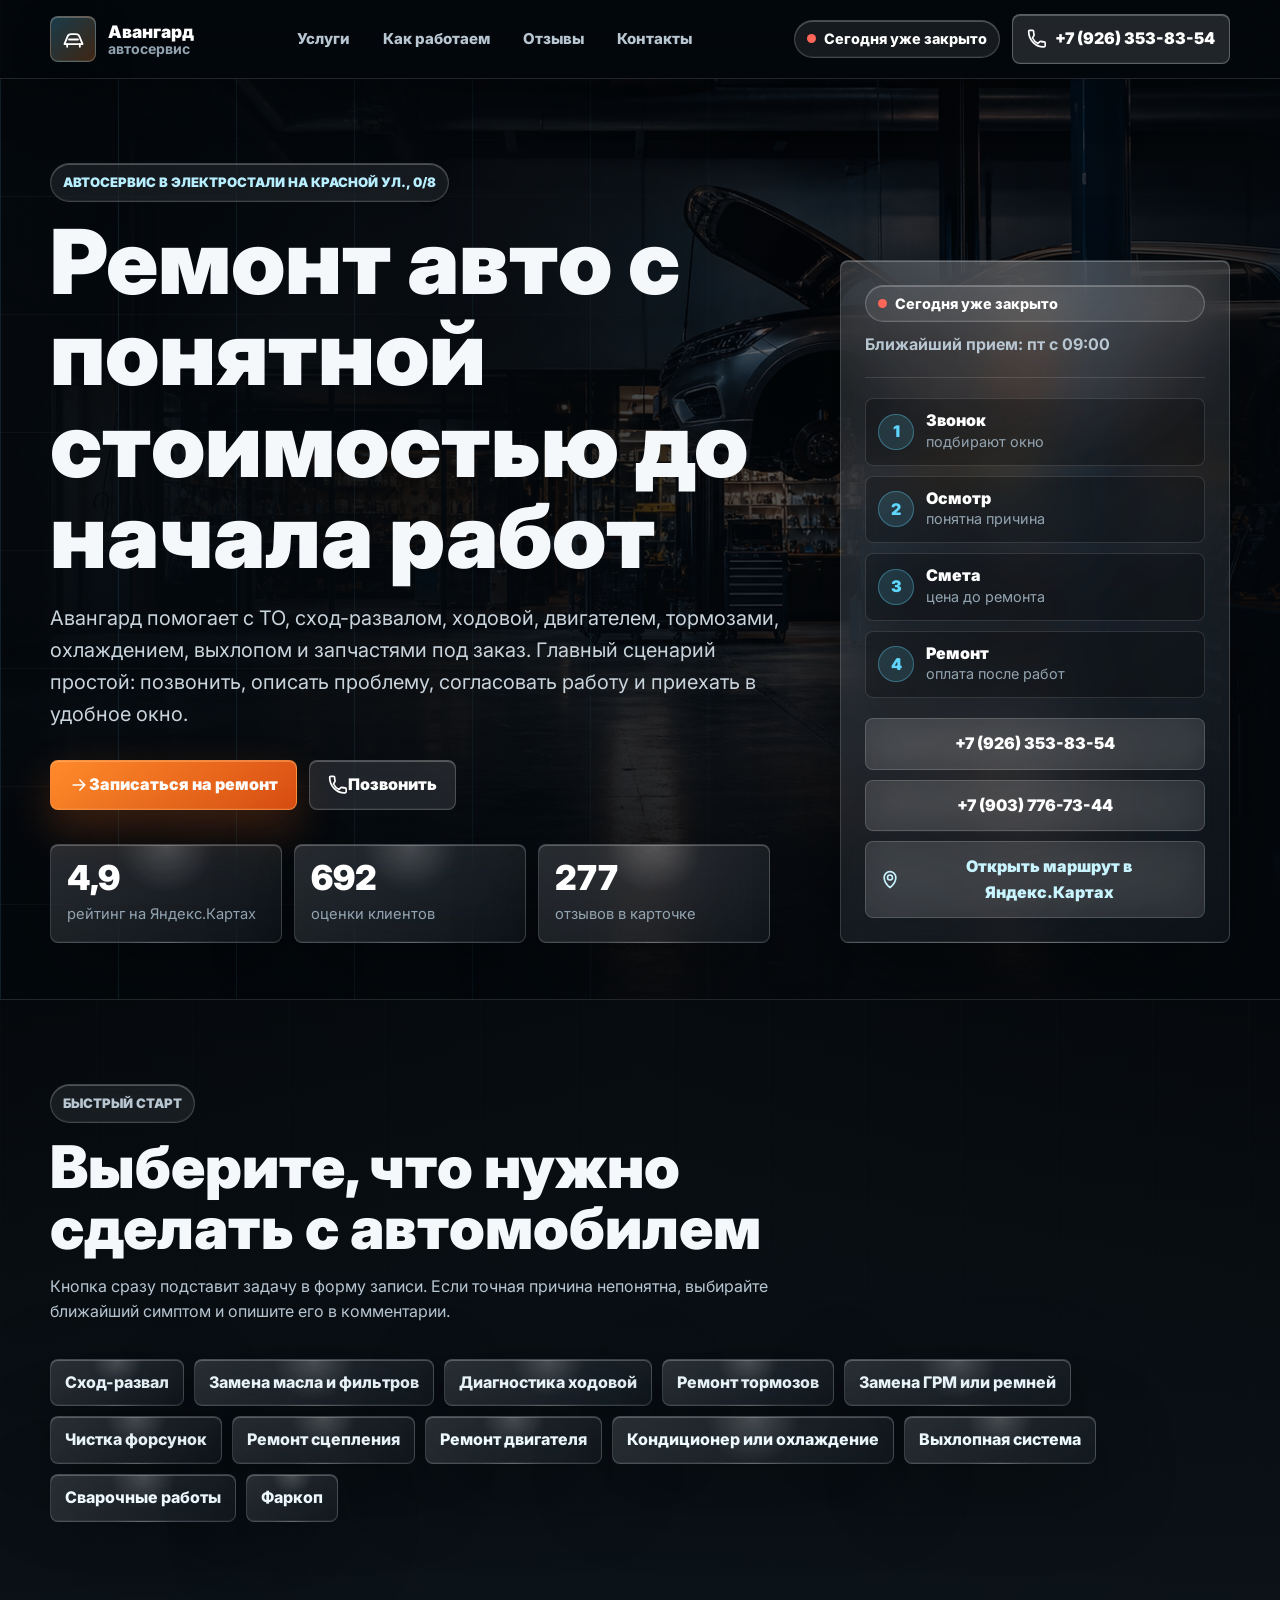
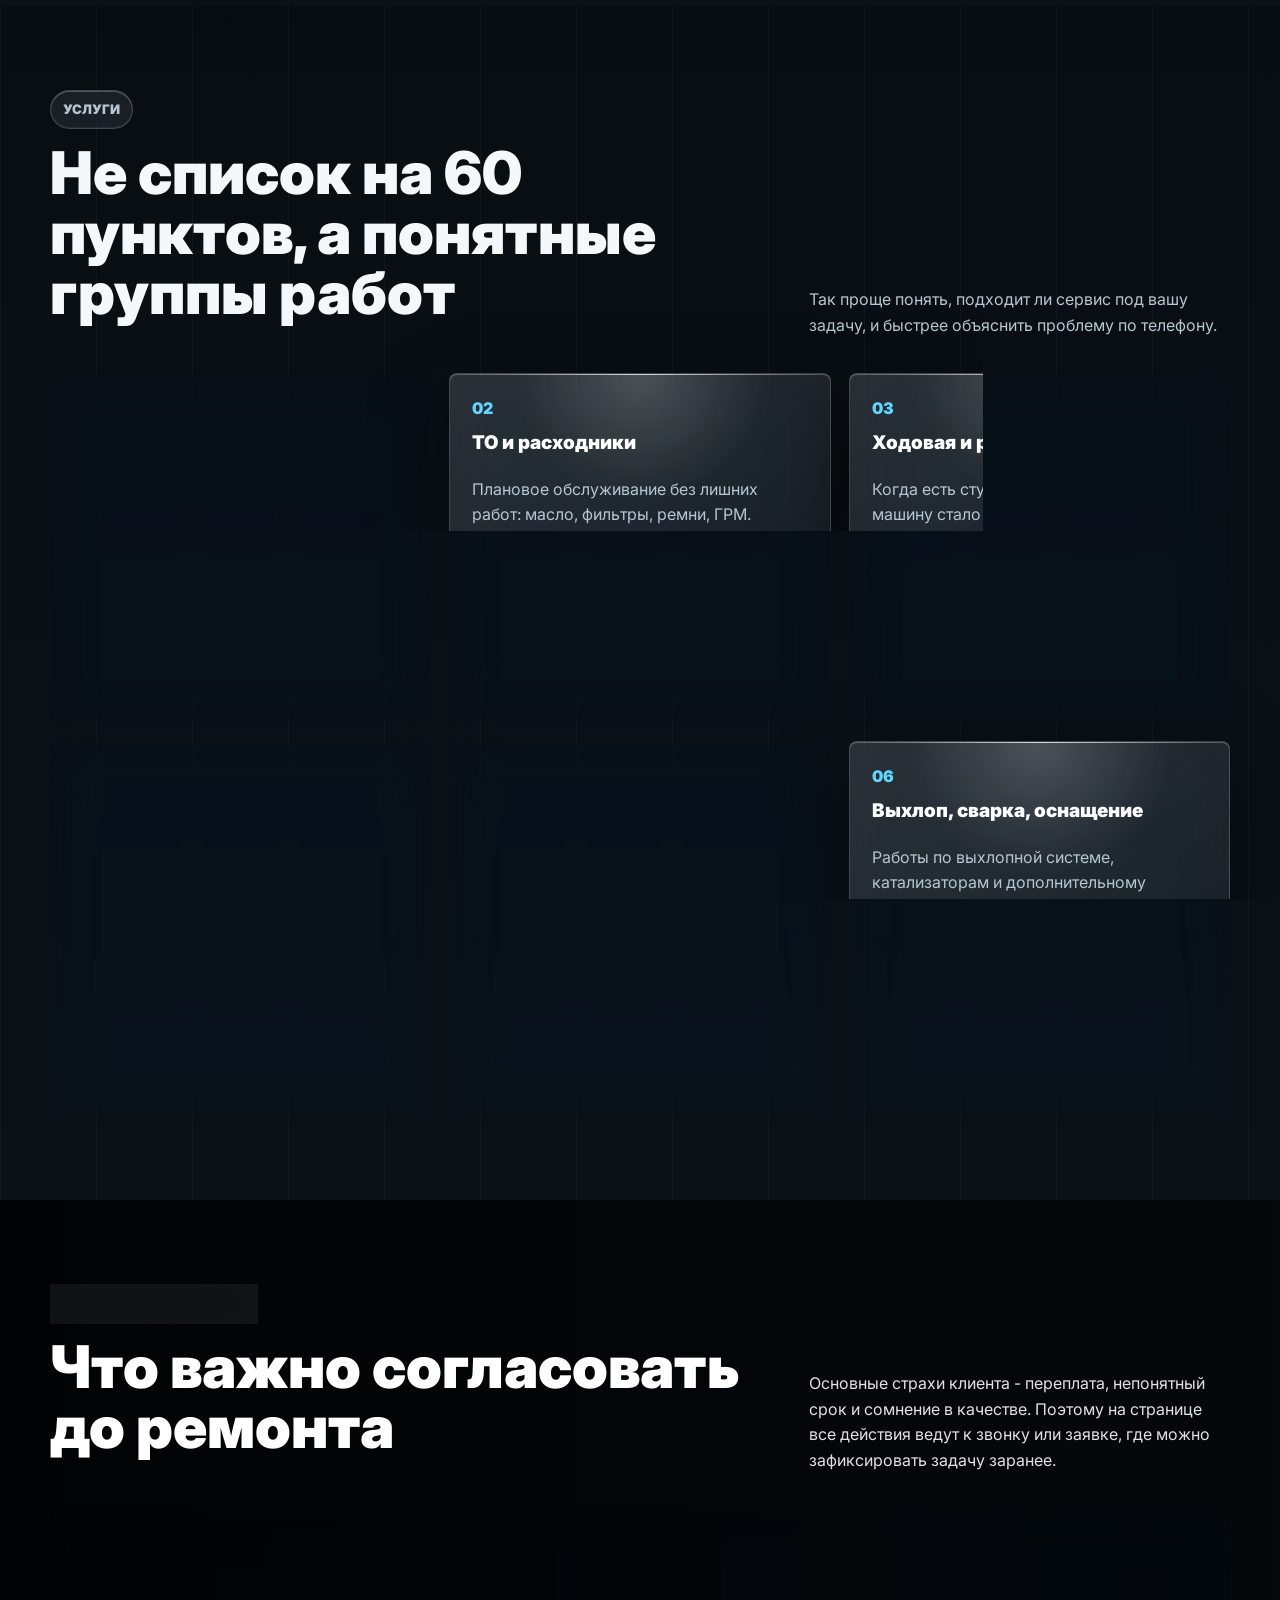
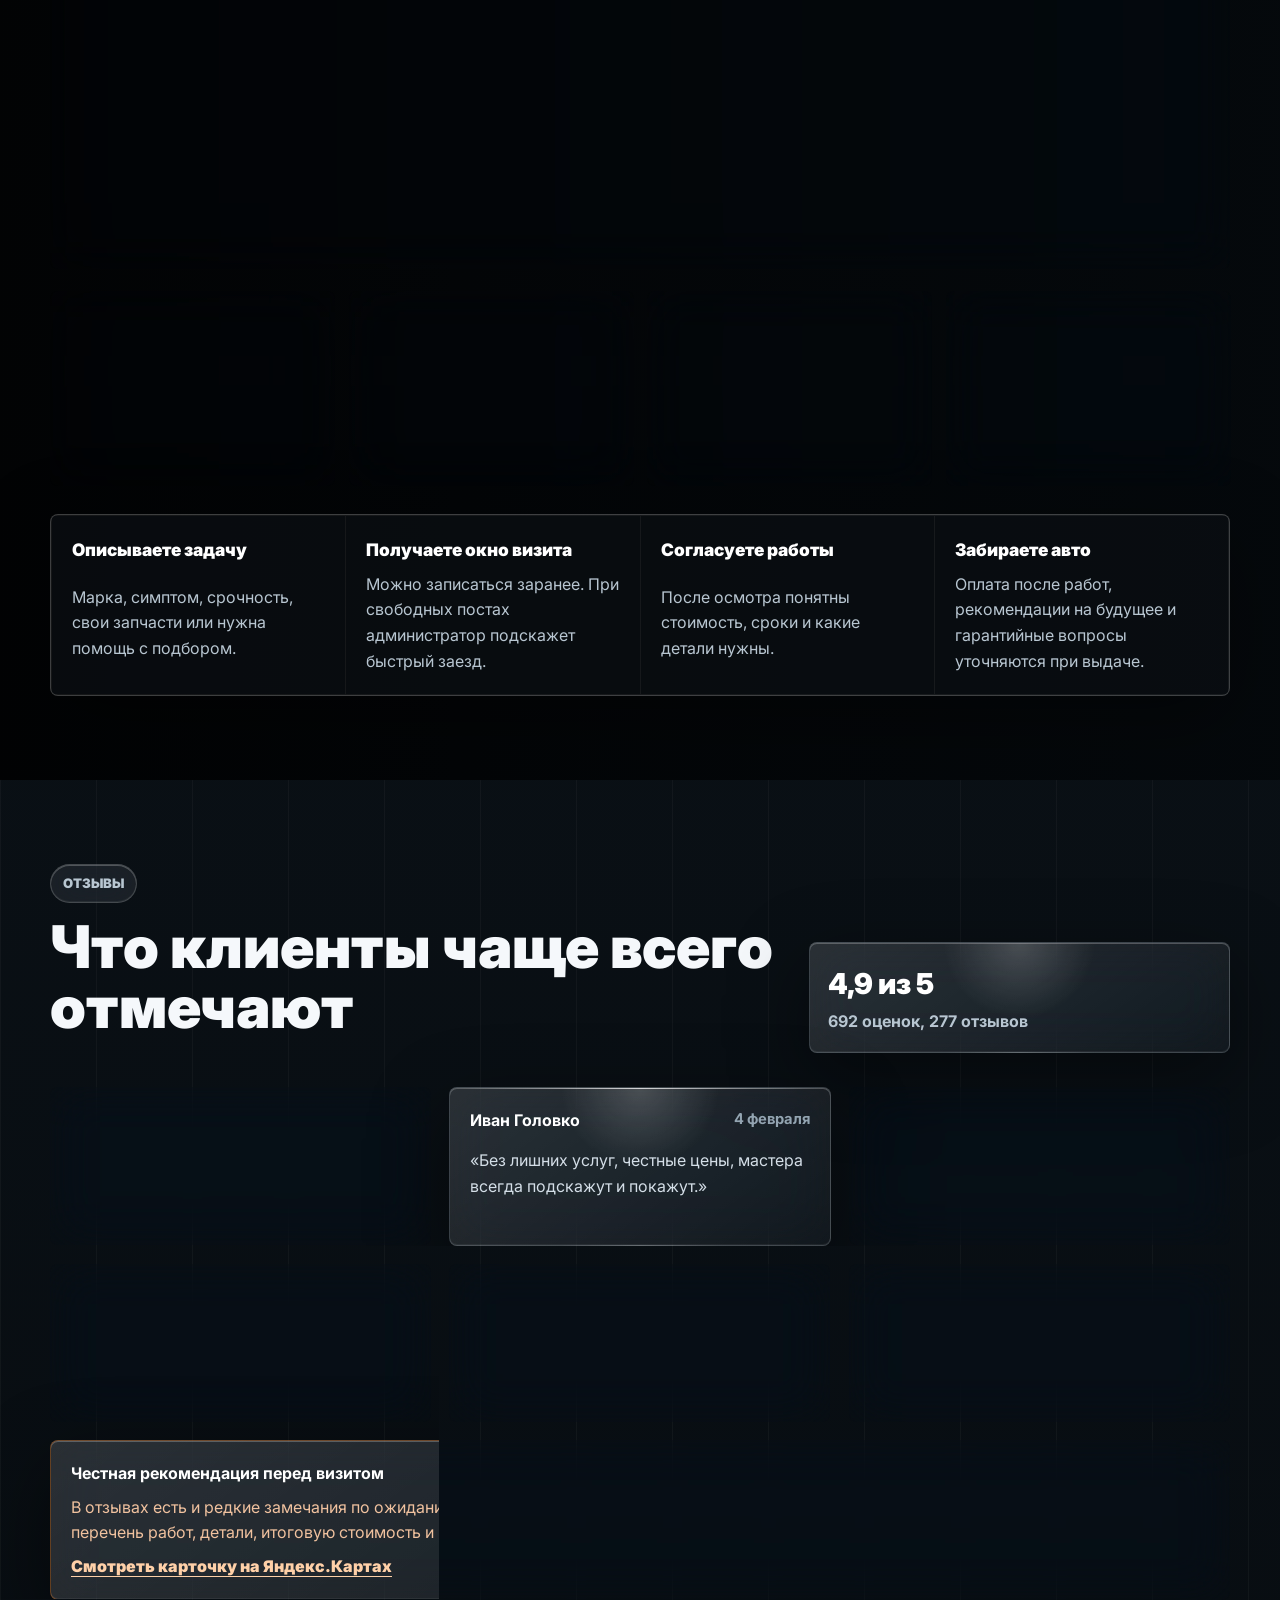
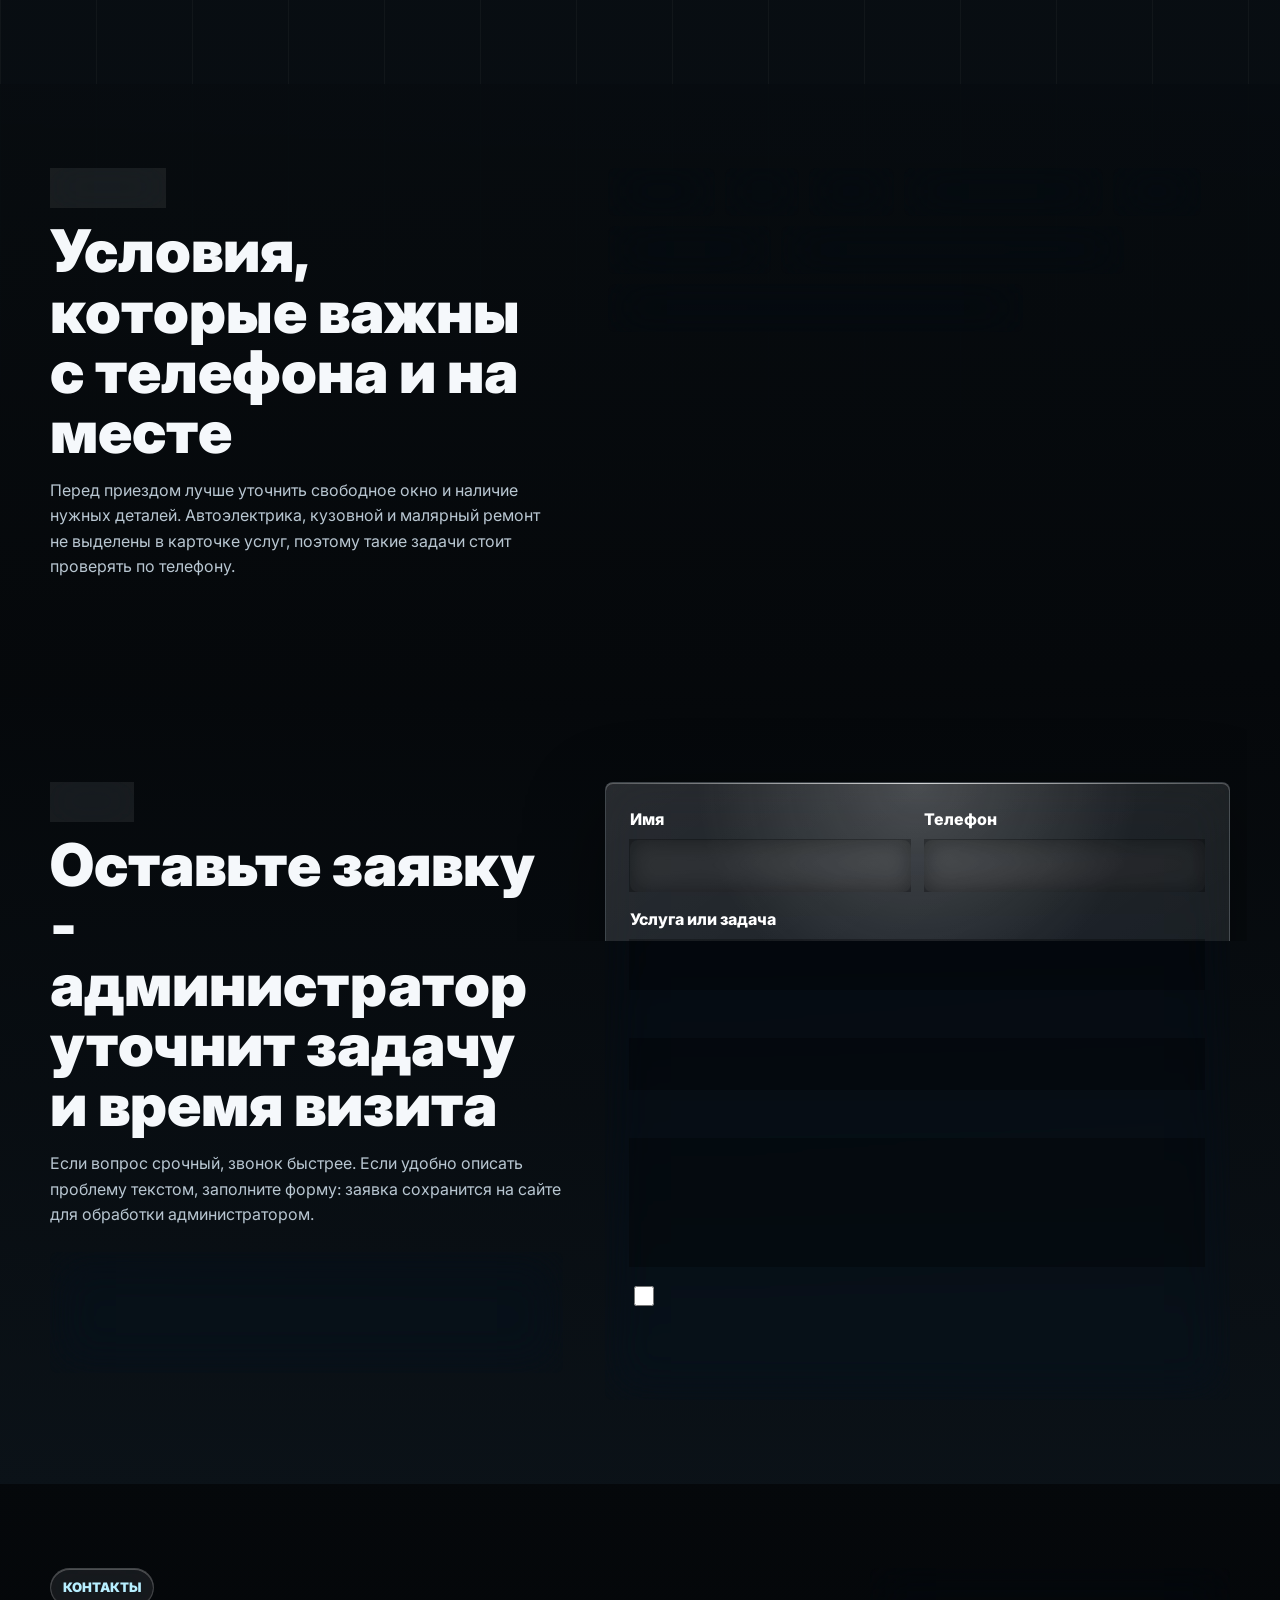
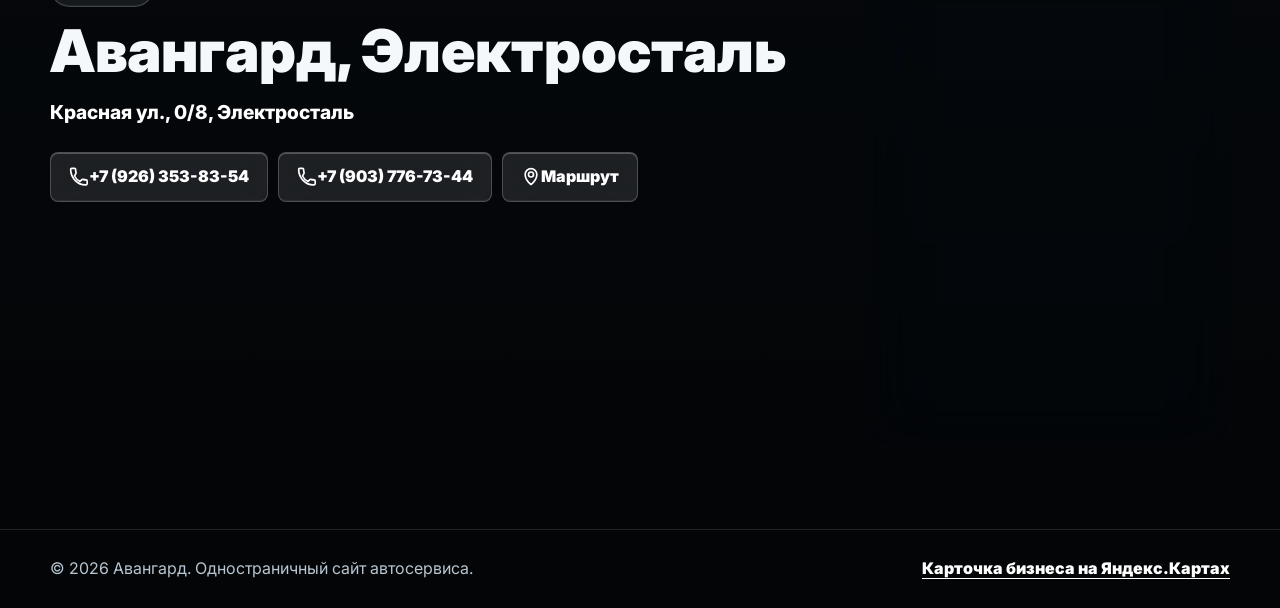
==== index.html @ 78160e8c "Publish static landing for GitHub Pages" ====
<!doctype html>
<html lang="ru">
<head>
    <meta charset="utf-8">
    <meta name="viewport" content="width=device-width, initial-scale=1">
    <title>Автосервис Авангард в Электростали - ремонт, ТО, сход-развал</title>
    <meta name="description" content="Автосервис Авангард на Красной ул., 0/8 в Электростали: рейтинг 4,9, 692 оценки, ремонт авто, ТО, сход-развал, шиномонтаж, ходовая, двигатель, тормоза. Запись по телефону.">
    <meta name="keywords" content="Авангард автосервис Электросталь, сход-развал Электросталь, ремонт авто Электросталь, замена масла, ремонт ходовой, шиномонтаж">
    <meta name="robots" content="index, follow">
    <link rel="canonical" href="https://rombensonn.github.io/avangard-landing/">
    <meta property="og:type" content="website">
    <meta property="og:title" content="Автосервис Авангард в Электростали">
    <meta property="og:description" content="Ремонт и обслуживание авто, сход-развал, ТО, ходовая, двигатель, тормоза. Рейтинг 4,9 по 692 оценкам.">
    <meta property="og:url" content="https://rombensonn.github.io/avangard-landing/">
    <meta property="og:locale" content="ru_RU">
    <meta name="theme-color" content="#0b6e99">
    <link rel="preconnect" href="https://fonts.googleapis.com">
    <link rel="preconnect" href="https://fonts.gstatic.com" crossorigin>
    <link href="https://fonts.googleapis.com/css2?family=Inter:wght@400;500;600;700;800;900&display=swap" rel="stylesheet">
    <link rel="stylesheet" href="./css/styles.css?v=liquid-glass-2">
    <script type="application/ld+json">{
    "@context": "https://schema.org",
    "@type": "AutoRepair",
    "name": "Авангард",
    "description": "Автосервис в Электростали: обслуживание, ремонт, сход-развал, шиномонтаж, ходовая, двигатель, тормоза, охлаждение, выхлоп и запчасти под заказ.",
    "url": "https://rombensonn.github.io/avangard-landing/",
    "telephone": [
        "+79263538354",
        "+79037767344"
    ],
    "address": {
        "@type": "PostalAddress",
        "streetAddress": "Красная ул., 0/8",
        "addressLocality": "Электросталь",
        "addressCountry": "RU"
    },
    "aggregateRating": {
        "@type": "AggregateRating",
        "ratingValue": 4.9,
        "ratingCount": 692,
        "reviewCount": 277,
        "bestRating": 5
    },
    "openingHoursSpecification": [
        {
            "@type": "OpeningHoursSpecification",
            "dayOfWeek": "https://schema.org/Monday",
            "opens": "09:00",
            "closes": "19:00"
        },
        {
            "@type": "OpeningHoursSpecification",
            "dayOfWeek": "https://schema.org/Tuesday",
            "opens": "09:00",
            "closes": "19:00"
        },
        {
            "@type": "OpeningHoursSpecification",
            "dayOfWeek": "https://schema.org/Wednesday",
            "opens": "09:00",
            "closes": "19:00"
        },
        {
            "@type": "OpeningHoursSpecification",
            "dayOfWeek": "https://schema.org/Thursday",
            "opens": "09:00",
            "closes": "19:00"
        },
        {
            "@type": "OpeningHoursSpecification",
            "dayOfWeek": "https://schema.org/Friday",
            "opens": "09:00",
            "closes": "19:00"
        },
        {
            "@type": "OpeningHoursSpecification",
            "dayOfWeek": "https://schema.org/Saturday",
            "opens": "09:00",
            "closes": "17:00"
        }
    ],
    "sameAs": [
        "https://yandex.ru/maps/-/CPhtrOk2"
    ],
    "paymentAccepted": [
        "Cash",
        "Credit Card",
        "Debit Card",
        "QR",
        "SBP",
        "Bank transfer"
    ],
    "hasOfferCatalog": {
        "@type": "OfferCatalog",
        "name": "Услуги автосервиса",
        "itemListElement": [
            {
                "@type": "OfferCatalog",
                "name": "Сход-развал и колеса",
                "itemListElement": [
                    {
                        "@type": "Offer",
                        "itemOffered": {
                            "@type": "Service",
                            "name": "развал-схождение"
                        }
                    },
                    {
                        "@type": "Offer",
                        "itemOffered": {
                            "@type": "Service",
                            "name": "шиномонтаж"
                        }
                    },
                    {
                        "@type": "Offer",
                        "itemOffered": {
                            "@type": "Service",
                            "name": "проверка углов после ремонта"
                        }
                    },
                    {
                        "@type": "Offer",
                        "itemOffered": {
                            "@type": "Service",
                            "name": "быстрый заезд по записи"
                        }
                    }
                ]
            },
            {
                "@type": "OfferCatalog",
                "name": "ТО и расходники",
                "itemListElement": [
                    {
                        "@type": "Offer",
                        "itemOffered": {
                            "@type": "Service",
                            "name": "замена масла"
                        }
                    },
                    {
                        "@type": "Offer",
                        "itemOffered": {
                            "@type": "Service",
                            "name": "замена фильтров"
                        }
                    },
                    {
                        "@type": "Offer",
                        "itemOffered": {
                            "@type": "Service",
                            "name": "замена ГРМ и ремней"
                        }
                    },
                    {
                        "@type": "Offer",
                        "itemOffered": {
                            "@type": "Service",
                            "name": "раскоксовка"
                        }
                    },
                    {
                        "@type": "Offer",
                        "itemOffered": {
                            "@type": "Service",
                            "name": "промывка инжектора"
                        }
                    }
                ]
            },
            {
                "@type": "OfferCatalog",
                "name": "Ходовая и рулевое",
                "itemListElement": [
                    {
                        "@type": "Offer",
                        "itemOffered": {
                            "@type": "Service",
                            "name": "ремонт ходовой части"
                        }
                    },
                    {
                        "@type": "Offer",
                        "itemOffered": {
                            "@type": "Service",
                            "name": "шаровые опоры"
                        }
                    },
                    {
                        "@type": "Offer",
                        "itemOffered": {
                            "@type": "Service",
                            "name": "рулевые рейки"
                        }
                    },
                    {
                        "@type": "Offer",
                        "itemOffered": {
                            "@type": "Service",
                            "name": "гидроусилитель руля"
                        }
                    },
                    {
                        "@type": "Offer",
                        "itemOffered": {
                            "@type": "Service",
                            "name": "ступичные узлы"
                        }
                    }
                ]
            },
            {
                "@type": "OfferCatalog",
                "name": "Двигатель и трансмиссия",
                "itemListElement": [
                    {
                        "@type": "Offer",
                        "itemOffered": {
                            "@type": "Service",
                            "name": "ремонт двигателя"
                        }
                    },
                    {
                        "@type": "Offer",
                        "itemOffered": {
                            "@type": "Service",
                            "name": "эндоскопия двигателя"
                        }
                    },
                    {
                        "@type": "Offer",
                        "itemOffered": {
                            "@type": "Service",
                            "name": "ремонт ГБЦ"
                        }
                    },
                    {
                        "@type": "Offer",
                        "itemOffered": {
                            "@type": "Service",
                            "name": "ремонт КПП и АКПП"
                        }
                    },
                    {
                        "@type": "Offer",
                        "itemOffered": {
                            "@type": "Service",
                            "name": "ремонт сцепления"
                        }
                    }
                ]
            },
            {
                "@type": "OfferCatalog",
                "name": "Тормоза, охлаждение, кондиционер",
                "itemListElement": [
                    {
                        "@type": "Offer",
                        "itemOffered": {
                            "@type": "Service",
                            "name": "ремонт тормозной системы"
                        }
                    },
                    {
                        "@type": "Offer",
                        "itemOffered": {
                            "@type": "Service",
                            "name": "ремонт системы охлаждения"
                        }
                    },
                    {
                        "@type": "Offer",
                        "itemOffered": {
                            "@type": "Service",
                            "name": "промывка отопителя"
                        }
                    },
                    {
                        "@type": "Offer",
                        "itemOffered": {
                            "@type": "Service",
                            "name": "заправка и ремонт кондиционера"
                        }
                    }
                ]
            },
            {
                "@type": "OfferCatalog",
                "name": "Выхлоп, сварка, оснащение",
                "itemListElement": [
                    {
                        "@type": "Offer",
                        "itemOffered": {
                            "@type": "Service",
                            "name": "ремонт выхлопной системы"
                        }
                    },
                    {
                        "@type": "Offer",
                        "itemOffered": {
                            "@type": "Service",
                            "name": "удаление катализаторов"
                        }
                    },
                    {
                        "@type": "Offer",
                        "itemOffered": {
                            "@type": "Service",
                            "name": "сварочные работы"
                        }
                    },
                    {
                        "@type": "Offer",
                        "itemOffered": {
                            "@type": "Service",
                            "name": "установка фаркопа"
                        }
                    },
                    {
                        "@type": "Offer",
                        "itemOffered": {
                            "@type": "Service",
                            "name": "ремонт коммерческого транспорта"
                        }
                    }
                ]
            }
        ]
    },
    "review": [
        {
            "@type": "Review",
            "author": {
                "@type": "Person",
                "name": "михаил мандровский"
            },
            "reviewBody": "Администратор все объясняет понятно и доходчиво, сколько стоит та или иная работа."
        },
        {
            "@type": "Review",
            "author": {
                "@type": "Person",
                "name": "Иван Головко"
            },
            "reviewBody": "Без лишних услуг, честные цены, мастера всегда подскажут и покажут."
        },
        {
            "@type": "Review",
            "author": {
                "@type": "Person",
                "name": "Олеся Савельева"
            },
            "reviewBody": "Честно все рассказали, все объяснили, все сделали в срок."
        },
        {
            "@type": "Review",
            "author": {
                "@type": "Person",
                "name": "Роман Мухин"
            },
            "reviewBody": "Большой сервис, много подъемников, практически всегда можно попасть на ремонт сразу."
        }
    ]
}</script>
</head>
<body data-static-page="true">
    <a class="skip-link" href="#main">Перейти к содержанию</a>

    <header class="site-header" data-site-header>
        <div class="container header-grid">
            <a class="brand" href="#top" aria-label="Авангард - к началу страницы">
                <span class="brand-mark" aria-hidden="true">
                    <svg viewBox="0 0 32 32" focusable="false">
                        <path d="M6 21h20l-3.5-8.5A4 4 0 0 0 18.8 10h-5.6a4 4 0 0 0-3.7 2.5L6 21Z"></path>
                        <path d="M9 21v3m14-3v3M11 16h10"></path>
                    </svg>
                </span>
                <span>
                    <strong>Авангард</strong>
                    <small>автосервис</small>
                </span>
            </a>

            <nav class="main-nav" aria-label="Основная навигация">
                <a href="#services">Услуги</a>
                <a href="#process">Как работаем</a>
                <a href="#reviews">Отзывы</a>
                <a href="#contacts">Контакты</a>
            </nav>

            <div class="header-actions">
                <span class="status-pill status-closed">
                    <span aria-hidden="true"></span>
                    Сегодня уже закрыто                </span>
                <a class="link-call" href="tel:+79263538354">
                    <svg class="icon" viewBox="0 0 24 24" aria-hidden="true"><path d="M6.6 10.8c1.4 2.8 3.8 5.2 6.6 6.6l2.2-2.2c.3-.3.8-.4 1.2-.3 1.3.4 2.6.6 4 .6.7 0 1.2.5 1.2 1.2v3.5c0 .7-.5 1.2-1.2 1.2C10.6 22 2 13.4 2 2.8c0-.7.5-1.2 1.2-1.2h3.5c.7 0 1.2.5 1.2 1.2 0 1.4.2 2.7.6 4 .1.4 0 .8-.3 1.2l-1.6 2.8Z"></path></svg>
                    +7 (926) 353-83-54                </a>
            </div>
        </div>
    </header>

    <main id="main">
        <section class="hero" id="top">
            <img class="hero-bg" src="./images/avangard-hero-industrial.png" alt="" aria-hidden="true" loading="eager">
            <div class="container hero-grid">
                <div class="hero-copy">
                    <p class="eyebrow">Автосервис в Электростали на Красной ул., 0/8</p>
                    <h1>Ремонт авто с понятной стоимостью до начала работ</h1>
                    <p class="lead">Авангард помогает с ТО, сход-развалом, ходовой, двигателем, тормозами, охлаждением, выхлопом и запчастями под заказ. Главный сценарий простой: позвонить, описать проблему, согласовать работу и приехать в удобное окно.</p>

                    <div class="hero-actions" aria-label="Основные действия">
                        <a class="btn btn-primary" href="#booking">
                            <svg class="icon" viewBox="0 0 24 24" aria-hidden="true"><path d="M5 12h14M13 6l6 6-6 6"></path></svg>
                            Записаться на ремонт
                        </a>
                        <a class="btn btn-secondary" href="tel:+79263538354">
                            <svg class="icon" viewBox="0 0 24 24" aria-hidden="true"><path d="M6.6 10.8c1.4 2.8 3.8 5.2 6.6 6.6l2.2-2.2c.3-.3.8-.4 1.2-.3 1.3.4 2.6.6 4 .6.7 0 1.2.5 1.2 1.2v3.5c0 .7-.5 1.2-1.2 1.2C10.6 22 2 13.4 2 2.8c0-.7.5-1.2 1.2-1.2h3.5c.7 0 1.2.5 1.2 1.2 0 1.4.2 2.7.6 4 .1.4 0 .8-.3 1.2l-1.6 2.8Z"></path></svg>
                            Позвонить
                        </a>
                    </div>

                    <dl class="proof-grid" aria-label="Ключевые факты">
                        <div>
                            <dt>4,9</dt>
                            <dd>рейтинг на Яндекс.Картах</dd>
                        </div>
                        <div>
                            <dt>692</dt>
                            <dd>оценки клиентов</dd>
                        </div>
                        <div>
                            <dt>277</dt>
                            <dd>отзывов в карточке</dd>
                        </div>
                    </dl>
                </div>

                <aside class="hero-panel" aria-label="Быстрая информация для визита">
                    <div class="panel-heading">
                        <span class="status-pill status-closed">
                            <span aria-hidden="true"></span>
                            Сегодня уже закрыто                        </span>
                        <p>Ближайший прием: пт с 09:00</p>
                    </div>

                    <div class="bay-board" aria-label="Порядок обращения">
                        <div class="bay-row">
                            <span>1</span>
                            <strong>Звонок</strong>
                            <small>подбирают окно</small>
                        </div>
                        <div class="bay-row">
                            <span>2</span>
                            <strong>Осмотр</strong>
                            <small>понятна причина</small>
                        </div>
                        <div class="bay-row">
                            <span>3</span>
                            <strong>Смета</strong>
                            <small>цена до ремонта</small>
                        </div>
                        <div class="bay-row">
                            <span>4</span>
                            <strong>Ремонт</strong>
                            <small>оплата после работ</small>
                        </div>
                    </div>

                    <div class="contact-stack">
                                                    <a href="tel:+79263538354">+7 (926) 353-83-54</a>
                                                    <a href="tel:+79037767344">+7 (903) 776-73-44</a>
                                            </div>

                    <a class="map-link" href="https://yandex.ru/maps/-/CPhtrOk2" target="_blank" rel="noopener">
                        <svg class="icon" viewBox="0 0 24 24" aria-hidden="true"><path d="M12 21s7-5.4 7-12A7 7 0 1 0 5 9c0 6.6 7 12 7 12Z"></path><path d="M12 12a3 3 0 1 0 0-6 3 3 0 0 0 0 6Z"></path></svg>
                        Открыть маршрут в Яндекс.Картах
                    </a>
                </aside>
            </div>
        </section>

        <section class="section pain-section">
            <div class="container">
                <div class="section-heading narrow">
                    <p class="eyebrow">Быстрый старт</p>
                    <h2>Выберите, что нужно сделать с автомобилем</h2>
                    <p>Кнопка сразу подставит задачу в форму записи. Если точная причина непонятна, выбирайте ближайший симптом и опишите его в комментарии.</p>
                </div>

                <div class="quick-grid" aria-label="Популярные услуги">
                                            <button class="quick-chip" type="button" data-service="Сход-развал">
                            Сход-развал                        </button>
                                            <button class="quick-chip" type="button" data-service="Замена масла и фильтров">
                            Замена масла и фильтров                        </button>
                                            <button class="quick-chip" type="button" data-service="Диагностика ходовой">
                            Диагностика ходовой                        </button>
                                            <button class="quick-chip" type="button" data-service="Ремонт тормозов">
                            Ремонт тормозов                        </button>
                                            <button class="quick-chip" type="button" data-service="Замена ГРМ или ремней">
                            Замена ГРМ или ремней                        </button>
                                            <button class="quick-chip" type="button" data-service="Чистка форсунок">
                            Чистка форсунок                        </button>
                                            <button class="quick-chip" type="button" data-service="Ремонт сцепления">
                            Ремонт сцепления                        </button>
                                            <button class="quick-chip" type="button" data-service="Ремонт двигателя">
                            Ремонт двигателя                        </button>
                                            <button class="quick-chip" type="button" data-service="Кондиционер или охлаждение">
                            Кондиционер или охлаждение                        </button>
                                            <button class="quick-chip" type="button" data-service="Выхлопная система">
                            Выхлопная система                        </button>
                                            <button class="quick-chip" type="button" data-service="Сварочные работы">
                            Сварочные работы                        </button>
                                            <button class="quick-chip" type="button" data-service="Фаркоп">
                            Фаркоп                        </button>
                                    </div>
            </div>
        </section>

        <section class="section" id="services">
            <div class="container">
                <div class="section-heading split">
                    <div>
                        <p class="eyebrow">Услуги</p>
                        <h2>Не список на 60 пунктов, а понятные группы работ</h2>
                    </div>
                    <p>Так проще понять, подходит ли сервис под вашу задачу, и быстрее объяснить проблему по телефону.</p>
                </div>

                <div class="services-grid">
                                            <article class="service-card">
                            <span class="card-index">01</span>
                            <h3>Сход-развал и колеса</h3>
                            <p>Для машины, которую тянет в сторону, после ремонта подвески или перед сезоном.</p>
                            <ul>
                                                                    <li>развал-схождение</li>
                                                                    <li>шиномонтаж</li>
                                                                    <li>проверка углов после ремонта</li>
                                                                    <li>быстрый заезд по записи</li>
                                                            </ul>
                        </article>
                                            <article class="service-card">
                            <span class="card-index">02</span>
                            <h3>ТО и расходники</h3>
                            <p>Плановое обслуживание без лишних работ: масло, фильтры, ремни, ГРМ.</p>
                            <ul>
                                                                    <li>замена масла</li>
                                                                    <li>замена фильтров</li>
                                                                    <li>замена ГРМ и ремней</li>
                                                                    <li>раскоксовка</li>
                                                                    <li>промывка инжектора</li>
                                                            </ul>
                        </article>
                                            <article class="service-card">
                            <span class="card-index">03</span>
                            <h3>Ходовая и рулевое</h3>
                            <p>Когда есть стук, люфт, скрип, биение или машину стало вести нестабильно.</p>
                            <ul>
                                                                    <li>ремонт ходовой части</li>
                                                                    <li>шаровые опоры</li>
                                                                    <li>рулевые рейки</li>
                                                                    <li>гидроусилитель руля</li>
                                                                    <li>ступичные узлы</li>
                                                            </ul>
                        </article>
                                            <article class="service-card">
                            <span class="card-index">04</span>
                            <h3>Двигатель и трансмиссия</h3>
                            <p>Ремонт узлов с предварительным осмотром и согласованием состава работ.</p>
                            <ul>
                                                                    <li>ремонт двигателя</li>
                                                                    <li>эндоскопия двигателя</li>
                                                                    <li>ремонт ГБЦ</li>
                                                                    <li>ремонт КПП и АКПП</li>
                                                                    <li>ремонт сцепления</li>
                                                            </ul>
                        </article>
                                            <article class="service-card">
                            <span class="card-index">05</span>
                            <h3>Тормоза, охлаждение, кондиционер</h3>
                            <p>Системы, где важно быстро найти причину и не менять исправные детали.</p>
                            <ul>
                                                                    <li>ремонт тормозной системы</li>
                                                                    <li>ремонт системы охлаждения</li>
                                                                    <li>промывка отопителя</li>
                                                                    <li>заправка и ремонт кондиционера</li>
                                                            </ul>
                        </article>
                                            <article class="service-card">
                            <span class="card-index">06</span>
                            <h3>Выхлоп, сварка, оснащение</h3>
                            <p>Работы по выхлопной системе, катализаторам и дополнительному оборудованию.</p>
                            <ul>
                                                                    <li>ремонт выхлопной системы</li>
                                                                    <li>удаление катализаторов</li>
                                                                    <li>сварочные работы</li>
                                                                    <li>установка фаркопа</li>
                                                                    <li>ремонт коммерческого транспорта</li>
                                                            </ul>
                        </article>
                                    </div>
            </div>
        </section>

        <section class="section contrast-section" id="process">
            <div class="container">
                <div class="section-heading split light">
                    <div>
                        <p class="eyebrow">Как снижаются риски</p>
                        <h2>Что важно согласовать до ремонта</h2>
                    </div>
                    <p>Основные страхи клиента - переплата, непонятный срок и сомнение в качестве. Поэтому на странице все действия ведут к звонку или заявке, где можно зафиксировать задачу заранее.</p>
                </div>

                <figure class="process-visual" aria-label="Техническая диагностика и сход-развал">
                    <img src="./images/avangard-alignment-process.png" alt="Сход-развал и диагностика колеса в автосервисе" loading="lazy">
                    <figcaption>
                        <strong>Диагностика до ремонта</strong>
                        <span>Сначала причина и состав работ, затем согласование цены и деталей.</span>
                    </figcaption>
                </figure>

                <div class="trust-grid">
                                            <article class="trust-card">
                            <h3>Стоимость до начала работ</h3>
                            <p>В отзывах клиенты отдельно отмечают, что администратор понятно объясняет цену работ и запчастей.</p>
                        </article>
                                            <article class="trust-card">
                            <h3>Запись или быстрый заезд</h3>
                            <p>Есть предварительная запись. По отзывам, при свободном окне иногда принимают сразу.</p>
                        </article>
                                            <article class="trust-card">
                            <h3>Запчасти под заказ</h3>
                            <p>Можно не бегать по магазинам: в карточке указаны запчасти и комплектующие под заказ.</p>
                        </article>
                                            <article class="trust-card">
                            <h3>Гарантия и оплата после работ</h3>
                            <p>В особенностях указаны гарантия, постоплата, карты, QR, СБП, наличные и безналичный расчет.</p>
                        </article>
                                    </div>

                <ol class="timeline" aria-label="Порядок ремонта">
                    <li>
                        <strong>Описываете задачу</strong>
                        <span>Марка, симптом, срочность, свои запчасти или нужна помощь с подбором.</span>
                    </li>
                    <li>
                        <strong>Получаете окно визита</strong>
                        <span>Можно записаться заранее. При свободных постах администратор подскажет быстрый заезд.</span>
                    </li>
                    <li>
                        <strong>Согласуете работы</strong>
                        <span>После осмотра понятны стоимость, сроки и какие детали нужны.</span>
                    </li>
                    <li>
                        <strong>Забираете авто</strong>
                        <span>Оплата после работ, рекомендации на будущее и гарантийные вопросы уточняются при выдаче.</span>
                    </li>
                </ol>
            </div>
        </section>

        <section class="section" id="reviews">
            <div class="container">
                <div class="section-heading split">
                    <div>
                        <p class="eyebrow">Отзывы</p>
                        <h2>Что клиенты чаще всего отмечают</h2>
                    </div>
                    <div class="rating-summary" aria-label="Рейтинг">
                        <strong>4,9 из 5</strong>
                        <span>692 оценок, 277 отзывов</span>
                    </div>
                </div>

                <div class="review-grid">
                                            <article class="review-card">
                            <div class="review-top">
                                <strong>михаил мандровский</strong>
                                <span>9 февраля</span>
                            </div>
                            <p>«Администратор все объясняет понятно и доходчиво, сколько стоит та или иная работа.»</p>
                        </article>
                                            <article class="review-card">
                            <div class="review-top">
                                <strong>Иван Головко</strong>
                                <span>4 февраля</span>
                            </div>
                            <p>«Без лишних услуг, честные цены, мастера всегда подскажут и покажут.»</p>
                        </article>
                                            <article class="review-card">
                            <div class="review-top">
                                <strong>Олеся Савельева</strong>
                                <span>26 июня 2025</span>
                            </div>
                            <p>«Честно все рассказали, все объяснили, все сделали в срок.»</p>
                        </article>
                                            <article class="review-card">
                            <div class="review-top">
                                <strong>Роман Мухин</strong>
                                <span>17 апреля</span>
                            </div>
                            <p>«Большой сервис, много подъемников, практически всегда можно попасть на ремонт сразу.»</p>
                        </article>
                                            <article class="review-card">
                            <div class="review-top">
                                <strong>Николай Коньшин</strong>
                                <span>14 марта 2025</span>
                            </div>
                            <p>«При мне определили неисправность, заказали деталь, поставили. Главное - не разводили на доп. работы.»</p>
                        </article>
                                            <article class="review-card">
                            <div class="review-top">
                                <strong>ЮЛЯ ЕМЕЛИНА</strong>
                                <span>5 сентября 2023</span>
                            </div>
                            <p>«Не надо бегать по магазинам искать запчасти: согласовали цену за детали и можно спокойно ждать.»</p>
                        </article>
                                    </div>

                <div class="note-box">
                    <strong>Честная рекомендация перед визитом</strong>
                    <p>В отзывах есть и редкие замечания по ожиданию или отдельным работам. Чтобы снизить риск недопонимания, заранее согласуйте запись, перечень работ, детали, итоговую стоимость и проверку при выдаче автомобиля.</p>
                    <a href="https://yandex.ru/maps/-/CPhtrOk2" target="_blank" rel="noopener">Смотреть карточку на Яндекс.Картах</a>
                </div>
            </div>
        </section>

        <section class="section amenities-section">
            <div class="container amenities-grid">
                <div class="section-heading">
                    <p class="eyebrow">Для визита</p>
                    <h2>Условия, которые важны с телефона и на месте</h2>
                    <p>Перед приездом лучше уточнить свободное окно и наличие нужных деталей. Автоэлектрика, кузовной и малярный ремонт не выделены в карточке услуг, поэтому такие задачи стоит проверять по телефону.</p>
                </div>

                <div class="amenities-list" aria-label="Особенности сервиса">
                                            <span>парковка</span>
                                            <span>Wi-Fi</span>
                                            <span>туалет</span>
                                            <span>можно с животными</span>
                                            <span>пандус</span>
                                            <span>доступный вход</span>
                                            <span>парковка для людей с инвалидностью</span>
                                            <span>оплата картой, QR, СБП, наличными и безналом</span>
                                    </div>
            </div>
        </section>

        <section class="section booking-section" id="booking">
            <div class="container booking-grid">
                <div class="booking-copy">
                    <p class="eyebrow">Запись</p>
                    <h2>Оставьте заявку - администратор уточнит задачу и время визита</h2>
                    <p>Если вопрос срочный, звонок быстрее. Если удобно описать проблему текстом, заполните форму: заявка сохранится на сайте для обработки администратором.</p>

                    <div class="callout">
                        <strong>Что написать в заявке</strong>
                        <span>Марку авто, симптом, когда удобно приехать, есть ли свои запчасти и нужен ли сход-развал после ремонта.</span>
                    </div>
                </div>

                <form class="lead-form" method="post" action="#booking" data-static-form="true" novalidate>
                    <input type="hidden" name="csrf_token" value="0c9a57699880f6248b579c3842580829db6ae6cc910b6c042799105a448505dc">
                    <div class="form-hidden" aria-hidden="true">
                        <label>Сайт <input type="text" name="website" tabindex="-1" autocomplete="off"></label>
                    </div>

                    
                    
                    <div class="field-grid">
                        <label>
                            <span>Имя</span>
                            <input type="text" name="name" value="" autocomplete="name" required>
                        </label>

                        <label>
                            <span>Телефон</span>
                            <input type="tel" name="phone" value="" autocomplete="tel" inputmode="tel" placeholder="+7" required>
                        </label>
                    </div>

                    <label>
                        <span>Услуга или задача</span>
                        <select name="service" id="service" required>
                            <option value="">Выберите из списка</option>
                                                            <option value="Сход-развал" >Сход-развал</option>
                                                            <option value="Замена масла и фильтров" >Замена масла и фильтров</option>
                                                            <option value="Диагностика ходовой" >Диагностика ходовой</option>
                                                            <option value="Ремонт тормозов" >Ремонт тормозов</option>
                                                            <option value="Замена ГРМ или ремней" >Замена ГРМ или ремней</option>
                                                            <option value="Чистка форсунок" >Чистка форсунок</option>
                                                            <option value="Ремонт сцепления" >Ремонт сцепления</option>
                                                            <option value="Ремонт двигателя" >Ремонт двигателя</option>
                                                            <option value="Кондиционер или охлаждение" >Кондиционер или охлаждение</option>
                                                            <option value="Выхлопная система" >Выхлопная система</option>
                                                            <option value="Сварочные работы" >Сварочные работы</option>
                                                            <option value="Фаркоп" >Фаркоп</option>
                                                        <option value="Другая задача" >Другая задача</option>
                        </select>
                    </label>

                    <label>
                        <span>Автомобиль</span>
                        <input type="text" name="car" value="" placeholder="Например: Ford Focus, 2017">
                    </label>

                    <label>
                        <span>Что случилось или что нужно сделать</span>
                        <textarea name="message" rows="4" placeholder="Кратко опишите симптом, желаемую дату, свои запчасти или вопрос по стоимости"></textarea>
                    </label>

                    <label class="checkbox-label">
                        <input type="checkbox" name="consent" value="1"  required>
                        <span>Согласен на обработку данных для ответа по заявке.</span>
                    </label>

                    <button class="btn btn-primary btn-wide" type="submit">
                        <svg class="icon" viewBox="0 0 24 24" aria-hidden="true"><path d="M5 12h14M13 6l6 6-6 6"></path></svg>
                        Отправить заявку
                    </button>
                </form>
            </div>
        </section>

        <section class="section contacts-section" id="contacts">
            <div class="container contacts-grid">
                <div>
                    <p class="eyebrow">Контакты</p>
                    <h2>Авангард, Электросталь</h2>
                    <address>Красная ул., 0/8, Электросталь</address>
                    <div class="contact-buttons">
                                                    <a class="btn btn-secondary" href="tel:+79263538354">
                                <svg class="icon" viewBox="0 0 24 24" aria-hidden="true"><path d="M6.6 10.8c1.4 2.8 3.8 5.2 6.6 6.6l2.2-2.2c.3-.3.8-.4 1.2-.3 1.3.4 2.6.6 4 .6.7 0 1.2.5 1.2 1.2v3.5c0 .7-.5 1.2-1.2 1.2C10.6 22 2 13.4 2 2.8c0-.7.5-1.2 1.2-1.2h3.5c.7 0 1.2.5 1.2 1.2 0 1.4.2 2.7.6 4 .1.4 0 .8-.3 1.2l-1.6 2.8Z"></path></svg>
                                +7 (926) 353-83-54                            </a>
                                                    <a class="btn btn-secondary" href="tel:+79037767344">
                                <svg class="icon" viewBox="0 0 24 24" aria-hidden="true"><path d="M6.6 10.8c1.4 2.8 3.8 5.2 6.6 6.6l2.2-2.2c.3-.3.8-.4 1.2-.3 1.3.4 2.6.6 4 .6.7 0 1.2.5 1.2 1.2v3.5c0 .7-.5 1.2-1.2 1.2C10.6 22 2 13.4 2 2.8c0-.7.5-1.2 1.2-1.2h3.5c.7 0 1.2.5 1.2 1.2 0 1.4.2 2.7.6 4 .1.4 0 .8-.3 1.2l-1.6 2.8Z"></path></svg>
                                +7 (903) 776-73-44                            </a>
                                                <a class="btn btn-map" href="https://yandex.ru/maps/-/CPhtrOk2" target="_blank" rel="noopener">
                            <svg class="icon" viewBox="0 0 24 24" aria-hidden="true"><path d="M12 21s7-5.4 7-12A7 7 0 1 0 5 9c0 6.6 7 12 7 12Z"></path><path d="M12 12a3 3 0 1 0 0-6 3 3 0 0 0 0 6Z"></path></svg>
                            Маршрут
                        </a>
                    </div>
                </div>

                <div class="hours-card">
                    <h3>Режим работы</h3>
                    <dl>
                                                    <div>
                                <dt>Понедельник</dt>
                                <dd>09:00-19:00</dd>
                            </div>
                                                    <div>
                                <dt>Вторник</dt>
                                <dd>09:00-19:00</dd>
                            </div>
                                                    <div>
                                <dt>Среда</dt>
                                <dd>09:00-19:00</dd>
                            </div>
                                                    <div>
                                <dt>Четверг</dt>
                                <dd>09:00-19:00</dd>
                            </div>
                                                    <div>
                                <dt>Пятница</dt>
                                <dd>09:00-19:00</dd>
                            </div>
                                                    <div>
                                <dt>Суббота</dt>
                                <dd>09:00-17:00</dd>
                            </div>
                                                    <div>
                                <dt>Воскресенье</dt>
                                <dd>Выходной</dd>
                            </div>
                                            </dl>
                    <p class="source-note">Данные взяты из карточки Яндекс.Карт. Перед визитом лучше уточнить актуальность по телефону.</p>
                </div>
            </div>
        </section>
    </main>

    <footer class="site-footer">
        <div class="container footer-grid">
            <p>© 2026 Авангард. Одностраничный сайт автосервиса.</p>
            <a href="https://yandex.ru/maps/-/CPhtrOk2" target="_blank" rel="noopener">Карточка бизнеса на Яндекс.Картах</a>
        </div>
    </footer>

    <div class="mobile-cta" aria-label="Быстрые действия">
        <a href="tel:+79263538354">
            <svg class="icon" viewBox="0 0 24 24" aria-hidden="true"><path d="M6.6 10.8c1.4 2.8 3.8 5.2 6.6 6.6l2.2-2.2c.3-.3.8-.4 1.2-.3 1.3.4 2.6.6 4 .6.7 0 1.2.5 1.2 1.2v3.5c0 .7-.5 1.2-1.2 1.2C10.6 22 2 13.4 2 2.8c0-.7.5-1.2 1.2-1.2h3.5c.7 0 1.2.5 1.2 1.2 0 1.4.2 2.7.6 4 .1.4 0 .8-.3 1.2l-1.6 2.8Z"></path></svg>
            Позвонить
        </a>
        <a href="#booking">Записаться</a>
        <a href="https://yandex.ru/maps/-/CPhtrOk2" target="_blank" rel="noopener">Маршрут</a>
    </div>

    <script src="./js/main.js?v=liquid-glass-2" defer></script>
</body>
</html>
---- css/styles.css ----
:root {
    --font-main: "Inter", Arial, sans-serif;
    --ink: #f5f8fb;
    --text: #d6e0e8;
    --muted: #93a4b1;
    --soft: #b8c6d1;
    --body: #05080b;
    --body-2: #0a1016;
    --panel: rgba(14, 22, 29, 0.62);
    --panel-strong: rgba(9, 15, 20, 0.76);
    --glass: rgba(255, 255, 255, 0.105);
    --glass-strong: rgba(255, 255, 255, 0.155);
    --line: rgba(228, 241, 255, 0.18);
    --line-strong: rgba(255, 255, 255, 0.34);
    --brand: #61d7ff;
    --brand-deep: #0b8fb4;
    --accent: #ff8a2a;
    --accent-strong: #ff6b17;
    --success: #33d18f;
    --warning: #ffb34d;
    --danger: #ff665a;
    --shadow: 0 24px 80px rgba(0, 0, 0, 0.42);
    --inner: inset 0 1px 0 rgba(255, 255, 255, 0.24), inset 0 -1px 0 rgba(255, 255, 255, 0.06);
    --radius: 8px;
    --container: 1180px;
}

* {
    box-sizing: border-box;
}

html {
    scroll-behavior: smooth;
    overflow-x: hidden;
}

body {
    min-width: 320px;
    margin: 0;
    color: var(--text);
    background:
        linear-gradient(90deg, rgba(255, 255, 255, 0.035) 1px, transparent 1px) 0 0 / 96px 96px,
        linear-gradient(180deg, #05080b 0%, #0b1218 42%, #05080b 100%);
    font-family: var(--font-main);
    font-size: 16px;
    line-height: 1.6;
    overflow-x: hidden;
    text-rendering: optimizeLegibility;
}

button,
input,
select,
textarea {
    font: inherit;
}

a {
    color: inherit;
    text-decoration: none;
}

button,
a,
select,
input,
textarea {
    -webkit-tap-highlight-color: transparent;
}

button {
    cursor: pointer;
}

img,
svg {
    display: block;
}

img {
    max-width: 100%;
}

svg {
    fill: none;
    stroke: currentColor;
    stroke-width: 2;
    stroke-linecap: round;
    stroke-linejoin: round;
}

h1,
h2,
h3,
p {
    margin-top: 0;
}

h1,
h2,
h3 {
    max-width: 100%;
    color: var(--ink);
    font-family: var(--font-main);
    font-weight: 900;
    line-height: 1.02;
    letter-spacing: 0;
    overflow-wrap: anywhere;
}

h1 {
    max-width: 850px;
    margin-bottom: 20px;
    font-size: clamp(2.75rem, 7vw, 6.25rem);
}

h2 {
    max-width: 850px;
    margin-bottom: 16px;
    font-size: clamp(2rem, 4.6vw, 4.25rem);
}

h3 {
    margin-bottom: 12px;
    font-size: 1.18rem;
}

p {
    margin-bottom: 0;
}

ul,
ol,
dl,
figure {
    margin: 0;
}

.container {
    width: calc(100% - 32px);
    max-width: var(--container);
    margin-inline: auto;
}

.skip-link {
    position: fixed;
    top: 12px;
    left: 12px;
    z-index: 50;
    transform: translateY(-160%);
    border: 1px solid var(--line);
    border-radius: var(--radius);
    background: #0a1016;
    color: #ffffff;
    padding: 10px 14px;
}

.skip-link:focus {
    transform: translateY(0);
}

.icon {
    width: 20px;
    height: 20px;
    flex: 0 0 20px;
}

.site-header {
    position: sticky;
    top: 0;
    z-index: 20;
    border-bottom: 1px solid rgba(255, 255, 255, 0.12);
    background: rgba(4, 8, 12, 0.68);
    backdrop-filter: blur(22px) saturate(150%);
    box-shadow: 0 14px 50px rgba(0, 0, 0, 0.24);
}

.header-grid {
    display: grid;
    grid-template-columns: auto 1fr auto;
    align-items: center;
    gap: 24px;
    min-height: 78px;
}

.brand {
    display: inline-flex;
    align-items: center;
    gap: 12px;
    min-width: 0;
}

.brand-mark {
    display: grid;
    width: 46px;
    height: 46px;
    place-items: center;
    border: 1px solid rgba(255, 255, 255, 0.24);
    border-radius: var(--radius);
    background: linear-gradient(135deg, rgba(97, 215, 255, 0.26), rgba(255, 138, 42, 0.24));
    color: #ffffff;
    box-shadow: var(--inner), 0 12px 35px rgba(0, 0, 0, 0.34);
}

.brand-mark svg {
    width: 29px;
    height: 29px;
}

.brand strong,
.brand small {
    display: block;
}

.brand strong {
    color: #ffffff;
    font-size: 1.08rem;
    font-weight: 900;
    line-height: 1.1;
}

.brand small {
    color: var(--muted);
    font-size: 0.88rem;
    font-weight: 700;
    line-height: 1.1;
}

.main-nav {
    display: flex;
    justify-content: center;
    gap: 5px;
}

.main-nav a {
    border: 1px solid transparent;
    border-radius: 999px;
    color: var(--soft);
    padding: 9px 13px;
    font-size: 0.94rem;
    font-weight: 800;
}

.main-nav a:hover {
    border-color: rgba(255, 255, 255, 0.16);
    background: rgba(255, 255, 255, 0.08);
    color: #ffffff;
}

.header-actions {
    display: flex;
    align-items: center;
    justify-content: end;
    gap: 12px;
}

.status-pill {
    display: inline-flex;
    align-items: center;
    gap: 8px;
    min-height: 34px;
    border: 1px solid rgba(255, 255, 255, 0.2);
    border-radius: 999px;
    background: rgba(255, 255, 255, 0.08);
    color: #ffffff;
    padding: 6px 12px;
    font-size: 0.9rem;
    font-weight: 800;
    white-space: nowrap;
    box-shadow: var(--inner);
}

.status-pill span {
    width: 9px;
    height: 9px;
    border-radius: 50%;
    background: var(--warning);
}

.status-open span {
    background: var(--success);
}

.status-closed span {
    background: var(--danger);
}

.link-call {
    display: inline-flex;
    align-items: center;
    gap: 8px;
    min-height: 44px;
    border: 1px solid rgba(255, 255, 255, 0.28);
    border-radius: var(--radius);
    background: rgba(255, 255, 255, 0.12);
    color: #ffffff;
    padding: 11px 14px;
    font-weight: 900;
    box-shadow: var(--inner);
}

.hero {
    position: relative;
    isolation: isolate;
    min-height: 86svh;
    overflow: hidden;
    border-bottom: 1px solid rgba(255, 255, 255, 0.12);
    background: #05080b;
}

.hero-bg {
    position: absolute;
    inset: 0;
    z-index: -3;
    width: 100%;
    height: 100%;
    max-width: none;
    object-fit: cover;
    object-position: center;
    filter: saturate(1.08) contrast(1.08);
}

.hero::before {
    content: "";
    position: absolute;
    inset: 0;
    z-index: -2;
    background:
        linear-gradient(90deg, rgba(4, 8, 12, 0.94) 0%, rgba(4, 8, 12, 0.82) 34%, rgba(4, 8, 12, 0.28) 62%, rgba(4, 8, 12, 0.76) 100%),
        linear-gradient(180deg, rgba(4, 8, 12, 0.24) 0%, rgba(4, 8, 12, 0.88) 100%);
}

.hero::after {
    content: "";
    position: absolute;
    inset: 0;
    z-index: -1;
    background:
        linear-gradient(90deg, rgba(97, 215, 255, 0.12) 1px, transparent 1px) 0 0 / 118px 118px,
        linear-gradient(0deg, rgba(255, 255, 255, 0.035) 1px, transparent 1px) 0 0 / 118px 118px;
    mask-image: linear-gradient(90deg, #000 0%, transparent 72%);
}

.hero-grid {
    display: grid;
    grid-template-columns: minmax(0, 1fr) 390px;
    gap: 48px;
    align-items: end;
    min-height: 86svh;
    padding-block: 84px 56px;
}

.hero-copy {
    align-self: center;
    min-width: 0;
}

.eyebrow {
    display: inline-flex;
    align-items: center;
    width: fit-content;
    max-width: 100%;
    margin-bottom: 14px;
    border: 1px solid rgba(255, 255, 255, 0.18);
    border-radius: 999px;
    background: rgba(255, 255, 255, 0.075);
    color: #b7efff;
    padding: 8px 12px;
    font-size: 0.82rem;
    font-weight: 900;
    letter-spacing: 0;
    text-transform: uppercase;
    overflow-wrap: anywhere;
    backdrop-filter: blur(18px) saturate(150%);
    box-shadow: var(--inner);
}

.lead {
    max-width: min(100%, 730px);
    color: #c9d4dc;
    font-size: clamp(1.04rem, 2vw, 1.25rem);
    overflow-wrap: anywhere;
}

.hero-actions {
    display: flex;
    flex-wrap: wrap;
    gap: 12px;
    margin-top: 30px;
}

.btn {
    position: relative;
    display: inline-flex;
    align-items: center;
    justify-content: center;
    min-width: 0;
    min-height: 50px;
    overflow: hidden;
    border: 1px solid rgba(255, 255, 255, 0.2);
    border-radius: var(--radius);
    padding: 12px 18px;
    color: #ffffff;
    font-weight: 900;
    line-height: 1.2;
    text-align: center;
    box-shadow: var(--inner);
}

.btn::before {
    content: "";
    position: absolute;
    inset: 0;
    background: linear-gradient(120deg, transparent 0%, rgba(255, 255, 255, 0.24) 44%, transparent 68%);
    transform: translateX(-140%);
}

.btn-primary {
    border-color: rgba(255, 151, 66, 0.72);
    background: linear-gradient(135deg, #ff8a2a, #d94f13);
    color: #ffffff;
    box-shadow: var(--inner), 0 18px 44px rgba(255, 107, 23, 0.24);
}

.btn-secondary,
.btn-map {
    background: rgba(255, 255, 255, 0.105);
    backdrop-filter: blur(18px) saturate(150%);
}

.btn-secondary:hover,
.btn-map:hover {
    border-color: rgba(97, 215, 255, 0.48);
}

.btn-wide {
    width: 100%;
}

.proof-grid {
    display: grid;
    grid-template-columns: repeat(3, minmax(0, 1fr));
    gap: 12px;
    max-width: 720px;
    margin-top: 34px;
}

.proof-grid div,
.hero-panel,
.service-card,
.trust-card,
.review-card,
.hours-card,
.lead-form,
.note-box,
.callout,
.rating-summary,
.process-visual,
.quick-chip,
.amenities-list span {
    position: relative;
    border: 1px solid var(--line);
    border-radius: var(--radius);
    background:
        radial-gradient(circle at var(--mx, 50%) var(--my, 0%), rgba(255, 255, 255, 0.18), transparent 32%),
        linear-gradient(145deg, rgba(255, 255, 255, 0.14), rgba(255, 255, 255, 0.045));
    backdrop-filter: blur(24px) saturate(155%);
    box-shadow: var(--shadow), var(--inner);
}

.proof-grid div {
    min-width: 0;
    padding: 16px;
}

.proof-grid dt {
    color: #ffffff;
    font-size: 2.15rem;
    font-weight: 900;
    line-height: 1;
}

.proof-grid dd {
    margin: 8px 0 0;
    color: var(--muted);
    font-size: 0.92rem;
}

.hero-panel {
    min-width: 0;
    padding: 24px;
}

.panel-heading {
    display: grid;
    gap: 10px;
    padding-bottom: 20px;
    border-bottom: 1px solid rgba(255, 255, 255, 0.13);
}

.panel-heading p {
    color: var(--soft);
    font-weight: 700;
}

.bay-board {
    display: grid;
    gap: 10px;
    margin-top: 20px;
}

.bay-row {
    display: grid;
    grid-template-columns: 36px 1fr;
    column-gap: 12px;
    align-items: center;
    border: 1px solid rgba(255, 255, 255, 0.13);
    border-radius: var(--radius);
    background: rgba(0, 0, 0, 0.24);
    padding: 12px;
}

.bay-row span {
    display: grid;
    grid-row: span 2;
    width: 36px;
    height: 36px;
    place-items: center;
    border-radius: 50%;
    background: rgba(97, 215, 255, 0.14);
    color: var(--brand);
    font-weight: 900;
    box-shadow: inset 0 0 0 1px rgba(97, 215, 255, 0.36);
}

.bay-row strong {
    color: #ffffff;
    font-weight: 900;
    line-height: 1.15;
}

.bay-row small {
    color: var(--muted);
    font-size: 0.9rem;
}

.contact-stack {
    display: grid;
    gap: 10px;
    margin-top: 20px;
}

.contact-stack a,
.map-link {
    display: inline-flex;
    align-items: center;
    justify-content: center;
    min-height: 48px;
    border: 1px solid rgba(255, 255, 255, 0.16);
    border-radius: var(--radius);
    background: rgba(255, 255, 255, 0.1);
    color: #ffffff;
    padding: 12px 14px;
    font-weight: 900;
    text-align: center;
    backdrop-filter: blur(18px);
}

.map-link {
    gap: 8px;
    width: 100%;
    margin-top: 10px;
    color: #c8f4ff;
}

.section {
    position: relative;
    scroll-margin-top: 96px;
    padding-block: 84px;
}

.section::before {
    content: "";
    position: absolute;
    inset: 0;
    z-index: -1;
    pointer-events: none;
}

.pain-section {
    background:
        linear-gradient(180deg, rgba(5, 8, 11, 0.76), rgba(11, 18, 24, 0.96)),
        linear-gradient(90deg, transparent, rgba(97, 215, 255, 0.05), transparent);
}

.section-heading {
    min-width: 0;
    max-width: 780px;
    margin-bottom: 34px;
}

.section-heading.narrow {
    max-width: 760px;
}

.section-heading.split {
    display: grid;
    grid-template-columns: minmax(0, 1fr) minmax(280px, 0.58fr);
    gap: 32px;
    max-width: none;
    align-items: end;
}

.section-heading p {
    color: var(--soft);
}

.section-heading.light h2,
.section-heading.light p,
.section-heading.light .eyebrow {
    color: #ffffff;
}

.section-heading.light p {
    opacity: 0.88;
}

.quick-grid {
    display: flex;
    flex-wrap: wrap;
    gap: 10px;
}

.quick-chip {
    min-height: 44px;
    color: #edf8ff;
    padding: 10px 14px;
    font-weight: 800;
}

.quick-chip:hover,
.quick-chip.is-selected {
    border-color: rgba(255, 138, 42, 0.65);
    background:
        radial-gradient(circle at var(--mx, 50%) var(--my, 0%), rgba(255, 255, 255, 0.22), transparent 36%),
        linear-gradient(145deg, rgba(255, 138, 42, 0.28), rgba(255, 255, 255, 0.08));
    color: #ffffff;
}

.services-grid {
    display: grid;
    grid-template-columns: repeat(3, minmax(0, 1fr));
    gap: 18px;
}

.service-card {
    display: grid;
    align-content: start;
    gap: 12px;
    min-height: 100%;
    padding: 22px;
}

.service-card::before,
.trust-card::before,
.review-card::before,
.lead-form::before,
.hours-card::before,
.process-visual::before {
    content: "";
    position: absolute;
    top: 0;
    right: 12px;
    left: 12px;
    height: 1px;
    background: linear-gradient(90deg, transparent, rgba(255, 255, 255, 0.68), transparent);
    pointer-events: none;
}

.card-index {
    color: var(--brand);
    font-weight: 900;
}

.service-card h3,
.trust-card h3,
.review-top strong,
.hours-card h3,
.note-box strong,
.callout strong {
    color: #ffffff;
}

.service-card p {
    color: var(--soft);
}

.service-card ul {
    display: grid;
    gap: 8px;
    padding-left: 0;
    list-style: none;
}

.service-card li {
    position: relative;
    padding-left: 18px;
    color: #c9d5de;
}

.service-card li::before {
    content: "";
    position: absolute;
    top: 0.72em;
    left: 0;
    width: 7px;
    height: 7px;
    border-radius: 50%;
    background: var(--accent);
    box-shadow: 0 0 16px rgba(255, 138, 42, 0.45);
}

.contrast-section {
    overflow: hidden;
    background:
        linear-gradient(90deg, rgba(0, 0, 0, 0.62), rgba(4, 10, 14, 0.28)),
        #05080b;
}

.process-visual {
    display: grid;
    grid-template-columns: minmax(0, 1fr) 330px;
    gap: 0;
    overflow: hidden;
    margin-bottom: 22px;
}

.process-visual img {
    width: 100%;
    height: 360px;
    object-fit: cover;
}

.process-visual figcaption {
    display: grid;
    align-content: end;
    gap: 10px;
    padding: 24px;
    background:
        linear-gradient(180deg, rgba(255, 255, 255, 0.08), rgba(255, 255, 255, 0.025)),
        rgba(0, 0, 0, 0.28);
}

.process-visual figcaption strong {
    color: #ffffff;
    font-size: 1.35rem;
    font-weight: 900;
}

.process-visual figcaption span {
    color: var(--soft);
}

.trust-grid {
    display: grid;
    grid-template-columns: repeat(4, minmax(0, 1fr));
    gap: 14px;
}

.trust-card {
    padding: 20px;
}

.trust-card p {
    color: var(--soft);
}

.timeline {
    display: grid;
    grid-template-columns: repeat(4, minmax(0, 1fr));
    gap: 1px;
    margin-top: 28px;
    padding: 1px;
    overflow: hidden;
    border: 1px solid rgba(255, 255, 255, 0.17);
    border-radius: var(--radius);
    background: rgba(255, 255, 255, 0.08);
    list-style: none;
    box-shadow: var(--shadow);
}

.timeline li {
    display: grid;
    gap: 8px;
    background: rgba(4, 8, 12, 0.72);
    color: #ffffff;
    padding: 20px;
}

.timeline strong {
    font-size: 1.08rem;
    font-weight: 900;
}

.timeline span {
    color: var(--soft);
}

.rating-summary {
    display: grid;
    justify-items: start;
    gap: 2px;
    padding: 18px;
}

.rating-summary strong {
    color: #ffffff;
    font-size: 1.8rem;
    font-weight: 900;
}

.rating-summary span {
    color: var(--soft);
    font-weight: 700;
}

.review-grid {
    display: grid;
    grid-template-columns: repeat(3, minmax(0, 1fr));
    gap: 18px;
}

.review-card {
    padding: 20px;
}

.review-top {
    display: flex;
    justify-content: space-between;
    gap: 12px;
    margin-bottom: 14px;
}

.review-top span {
    color: var(--muted);
    font-size: 0.92rem;
    font-weight: 700;
    white-space: nowrap;
}

.review-card p {
    color: #d4dee7;
}

.note-box {
    display: grid;
    gap: 8px;
    margin-top: 18px;
    padding: 20px;
    border-color: rgba(255, 138, 42, 0.34);
}

.note-box p {
    color: #f1c29f;
}

.note-box a {
    width: fit-content;
    color: #ffd0a8;
    font-weight: 900;
    text-decoration: underline;
    text-underline-offset: 4px;
}

.amenities-section {
    background:
        linear-gradient(180deg, rgba(7, 12, 16, 0.94), rgba(5, 8, 11, 0.98)),
        linear-gradient(90deg, rgba(255, 138, 42, 0.06), transparent);
}

.amenities-grid {
    display: grid;
    grid-template-columns: minmax(0, 0.82fr) minmax(280px, 1fr);
    gap: 48px;
    align-items: start;
}

.amenities-list {
    display: flex;
    flex-wrap: wrap;
    gap: 10px;
}

.amenities-list span {
    color: #edf8ff;
    padding: 10px 14px;
    font-weight: 800;
}

.booking-section {
    background:
        linear-gradient(180deg, rgba(5, 8, 11, 0.98), rgba(11, 18, 24, 0.98)),
        linear-gradient(90deg, rgba(97, 215, 255, 0.08), transparent 54%, rgba(255, 138, 42, 0.07));
}

.booking-grid {
    display: grid;
    grid-template-columns: minmax(0, 0.82fr) minmax(320px, 1fr);
    gap: 42px;
    align-items: start;
}

.booking-copy {
    position: sticky;
    top: 112px;
}

.booking-copy p:not(.eyebrow) {
    color: var(--soft);
}

.callout {
    display: grid;
    gap: 6px;
    margin-top: 24px;
    padding: 18px;
    border-left: 4px solid var(--brand);
}

.callout span {
    color: var(--soft);
}

.lead-form {
    display: grid;
    gap: 16px;
    padding: 24px;
}

.field-grid {
    display: grid;
    grid-template-columns: repeat(2, minmax(0, 1fr));
    gap: 14px;
}

.lead-form label {
    display: grid;
    gap: 7px;
    color: #ffffff;
    font-weight: 800;
}

.lead-form input,
.lead-form select,
.lead-form textarea {
    width: 100%;
    min-height: 50px;
    border: 1px solid rgba(255, 255, 255, 0.16);
    border-radius: var(--radius);
    background: rgba(0, 0, 0, 0.28);
    color: #ffffff;
    padding: 12px 13px;
    font-weight: 700;
    backdrop-filter: blur(12px);
}

.lead-form select option {
    color: #111820;
}

.lead-form textarea {
    min-height: 124px;
    resize: vertical;
}

.lead-form input::placeholder,
.lead-form textarea::placeholder {
    color: #7f909d;
}

.checkbox-label {
    grid-template-columns: 22px 1fr;
    align-items: start;
    gap: 10px;
    color: var(--text);
    font-weight: 700;
}

.checkbox-label input {
    width: 20px;
    min-height: 20px;
    margin-top: 3px;
    accent-color: var(--accent);
}

.form-hidden {
    position: absolute;
    width: 1px;
    height: 1px;
    overflow: hidden;
    clip: rect(0 0 0 0);
    white-space: nowrap;
}

.form-message {
    border-radius: var(--radius);
    padding: 14px 16px;
    font-weight: 800;
}

.form-message ul {
    margin-top: 8px;
    padding-left: 18px;
    font-weight: 700;
}

.form-success {
    border: 1px solid rgba(51, 209, 143, 0.42);
    background: rgba(51, 209, 143, 0.12);
    color: #d9fff0;
}

.form-error {
    border: 1px solid rgba(255, 102, 90, 0.42);
    background: rgba(255, 102, 90, 0.12);
    color: #ffd8d4;
}

.contacts-section {
    background:
        linear-gradient(180deg, rgba(5, 8, 11, 0.98), rgba(3, 5, 7, 1));
}

.contacts-grid {
    display: grid;
    grid-template-columns: minmax(0, 1fr) 360px;
    gap: 42px;
    align-items: start;
}

address {
    color: #ffffff;
    font-style: normal;
    font-size: 1.2rem;
    font-weight: 800;
}

.contact-buttons {
    display: flex;
    flex-wrap: wrap;
    gap: 10px;
    margin-top: 24px;
}

.hours-card {
    padding: 22px;
}

.hours-card h3 {
    margin-bottom: 18px;
}

.hours-card dl {
    display: grid;
    gap: 9px;
}

.hours-card dl div {
    display: flex;
    justify-content: space-between;
    gap: 18px;
    border-bottom: 1px solid rgba(255, 255, 255, 0.12);
    padding-bottom: 9px;
}

.hours-card dt {
    color: var(--muted);
    font-weight: 800;
}

.hours-card dd {
    margin: 0;
    color: #ffffff;
    font-weight: 900;
    white-space: nowrap;
}

.source-note {
    margin-top: 18px;
    color: var(--muted);
    font-size: 0.95rem;
}

.site-footer {
    border-top: 1px solid rgba(255, 255, 255, 0.12);
    background: #030507;
    color: var(--soft);
    padding-block: 26px;
}

.footer-grid {
    display: flex;
    justify-content: space-between;
    gap: 18px;
}

.footer-grid a {
    color: #ffffff;
    font-weight: 900;
    text-decoration: underline;
    text-underline-offset: 4px;
}

.mobile-cta {
    position: fixed;
    right: 12px;
    bottom: 12px;
    left: 12px;
    z-index: 30;
    display: none;
    grid-template-columns: repeat(3, minmax(0, 1fr));
    overflow: hidden;
    border: 1px solid rgba(255, 255, 255, 0.16);
    border-radius: var(--radius);
    background: rgba(4, 8, 12, 0.92);
    box-shadow: 0 12px 35px rgba(0, 0, 0, 0.38);
}

.mobile-cta a {
    display: inline-flex;
    align-items: center;
    justify-content: center;
    gap: 6px;
    min-width: 0;
    min-height: 52px;
    color: #ffffff;
    font-size: 0.92rem;
    font-weight: 900;
}

.mobile-cta a:first-child {
    background: var(--accent-strong);
}

.mobile-cta a + a {
    border-left: 1px solid rgba(255, 255, 255, 0.12);
}

:focus {
    outline: none;
}

:focus-visible {
    outline: 3px solid rgba(255, 138, 42, 0.56);
    outline-offset: 3px;
}

.lead-form input:focus-visible,
.lead-form select:focus-visible,
.lead-form textarea:focus-visible {
    border-color: rgba(97, 215, 255, 0.72);
    box-shadow: 0 0 0 4px rgba(97, 215, 255, 0.14);
    outline: none;
}

@media (hover: hover) and (min-width: 761px) {
    .hero-bg {
        animation: hero-breathe 18s ease-in-out infinite alternate;
    }

    .status-open span {
        animation: status-pulse 2.4s ease-in-out infinite;
    }

    .btn,
    .main-nav a,
    .link-call,
    .quick-chip,
    .service-card,
    .trust-card,
    .review-card,
    .contact-stack a,
    .map-link,
    .amenities-list span {
        transition: transform 0.22s ease, border-color 0.22s ease, background-color 0.22s ease, color 0.22s ease, box-shadow 0.22s ease;
    }

    .btn::before {
        transition: transform 0.62s ease;
    }

    .btn:hover,
    .link-call:hover,
    .contact-stack a:hover,
    .map-link:hover,
    .quick-chip:hover {
        transform: translateY(-2px);
    }

    .service-card:hover,
    .trust-card:hover,
    .review-card:hover,
    .amenities-list span:hover {
        transform: translateY(-4px);
        border-color: rgba(97, 215, 255, 0.42);
        box-shadow: 0 28px 90px rgba(0, 0, 0, 0.52), var(--inner);
    }

    .btn:hover::before {
        transform: translateX(140%);
    }

    .process-visual img {
        transition: transform 0.7s ease;
    }

    .process-visual:hover img {
        transform: scale(1.035);
    }

    @keyframes hero-breathe {
        from {
            transform: scale(1);
        }

        to {
            transform: scale(1.035);
        }
    }

    @keyframes status-pulse {
        0%,
        100% {
            box-shadow: 0 0 0 0 rgba(51, 209, 143, 0.4);
        }

        50% {
            box-shadow: 0 0 0 8px rgba(51, 209, 143, 0);
        }
    }
}

@media (max-width: 1060px) {
    .header-grid {
        grid-template-columns: auto 1fr;
    }

    .main-nav {
        display: none;
    }

    .header-actions {
        justify-self: end;
    }

    .hero-grid,
    .booking-grid,
    .contacts-grid,
    .amenities-grid {
        grid-template-columns: 1fr;
    }

    .hero-grid {
        align-items: center;
        padding-block: 62px;
    }

    .hero-panel,
    .booking-copy {
        position: static;
    }

    .services-grid,
    .review-grid {
        grid-template-columns: repeat(2, minmax(0, 1fr));
    }

    .trust-grid,
    .timeline {
        grid-template-columns: repeat(2, minmax(0, 1fr));
    }

    .process-visual {
        grid-template-columns: 1fr;
    }

    .process-visual img {
        height: 320px;
    }
}

@media (max-width: 760px) {
    html {
        scroll-behavior: auto;
    }

    *,
    *::before,
    *::after {
        animation: none !important;
        transition: none !important;
    }

    body {
        padding-bottom: 78px;
    }

    .container {
        width: calc(100% - 48px);
        max-width: var(--container);
    }

    .site-header {
        position: static;
        background: rgba(4, 8, 12, 0.96);
        backdrop-filter: none;
    }

    .header-grid {
        min-height: 68px;
    }

    .header-actions .status-pill {
        display: none;
    }

    .link-call {
        min-height: 42px;
        padding: 9px 11px;
        font-size: 0;
    }

    .hero {
        min-height: auto;
    }

    .hero-bg {
        opacity: 0.78;
        object-position: 62% center;
    }

    .hero::before {
        background: linear-gradient(180deg, rgba(4, 8, 12, 0.84) 0%, rgba(4, 8, 12, 0.94) 100%);
    }

    .hero-grid {
        width: calc(100% - 48px);
        max-width: var(--container);
        margin-inline: auto;
        overflow: hidden;
        min-height: auto;
        gap: 28px;
        padding-block: 46px 36px;
    }

    .hero-copy,
    .lead,
    h1,
    .hero-actions,
    .btn {
        width: 100%;
        max-width: calc(100vw - 48px);
    }

    h1 {
        font-size: clamp(1.95rem, 9.4vw, 2.45rem);
        line-height: 1.07;
    }

    h2 {
        font-size: clamp(1.85rem, 8vw, 2.7rem);
    }

    .lead {
        font-size: 0.98rem;
        line-height: 1.55;
    }

    .eyebrow {
        font-size: 0.76rem;
        line-height: 1.35;
    }

    .hero-actions,
    .contact-buttons {
        display: grid;
    }

    .proof-grid,
    .services-grid,
    .review-grid,
    .trust-grid,
    .timeline,
    .field-grid {
        grid-template-columns: 1fr;
    }

    .section {
        scroll-margin-top: 24px;
        padding-block: 54px;
    }

    .section-heading.split {
        grid-template-columns: 1fr;
        gap: 14px;
    }

    .quick-grid {
        display: grid;
        grid-template-columns: 1fr;
    }

    .quick-chip {
        width: 100%;
        text-align: left;
    }

    .lead-form,
    .hero-panel {
        padding: 18px;
    }

    .process-visual img {
        height: 240px;
    }

    .process-visual figcaption {
        padding: 18px;
    }

    .review-top {
        display: grid;
        gap: 2px;
    }

    .hours-card dl div,
    .footer-grid {
        display: grid;
        gap: 4px;
    }

    .mobile-cta {
        display: grid;
    }
}

@media (max-width: 420px) {
    .brand-mark {
        width: 40px;
        height: 40px;
    }

    .brand strong {
        font-size: 1rem;
    }

    .hero-panel .status-pill {
        white-space: normal;
    }

    .btn {
        width: 100%;
        padding-inline: 12px;
    }

    .mobile-cta {
        grid-template-columns: repeat(3, minmax(0, 1fr));
    }

    .mobile-cta a {
        font-size: 0.8rem;
    }
}

@media (prefers-reduced-motion: reduce) {
    *,
    *::before,
    *::after {
        scroll-behavior: auto !important;
        transition-duration: 0.01ms !important;
        animation-duration: 0.01ms !important;
        animation-iteration-count: 1 !important;
    }
}
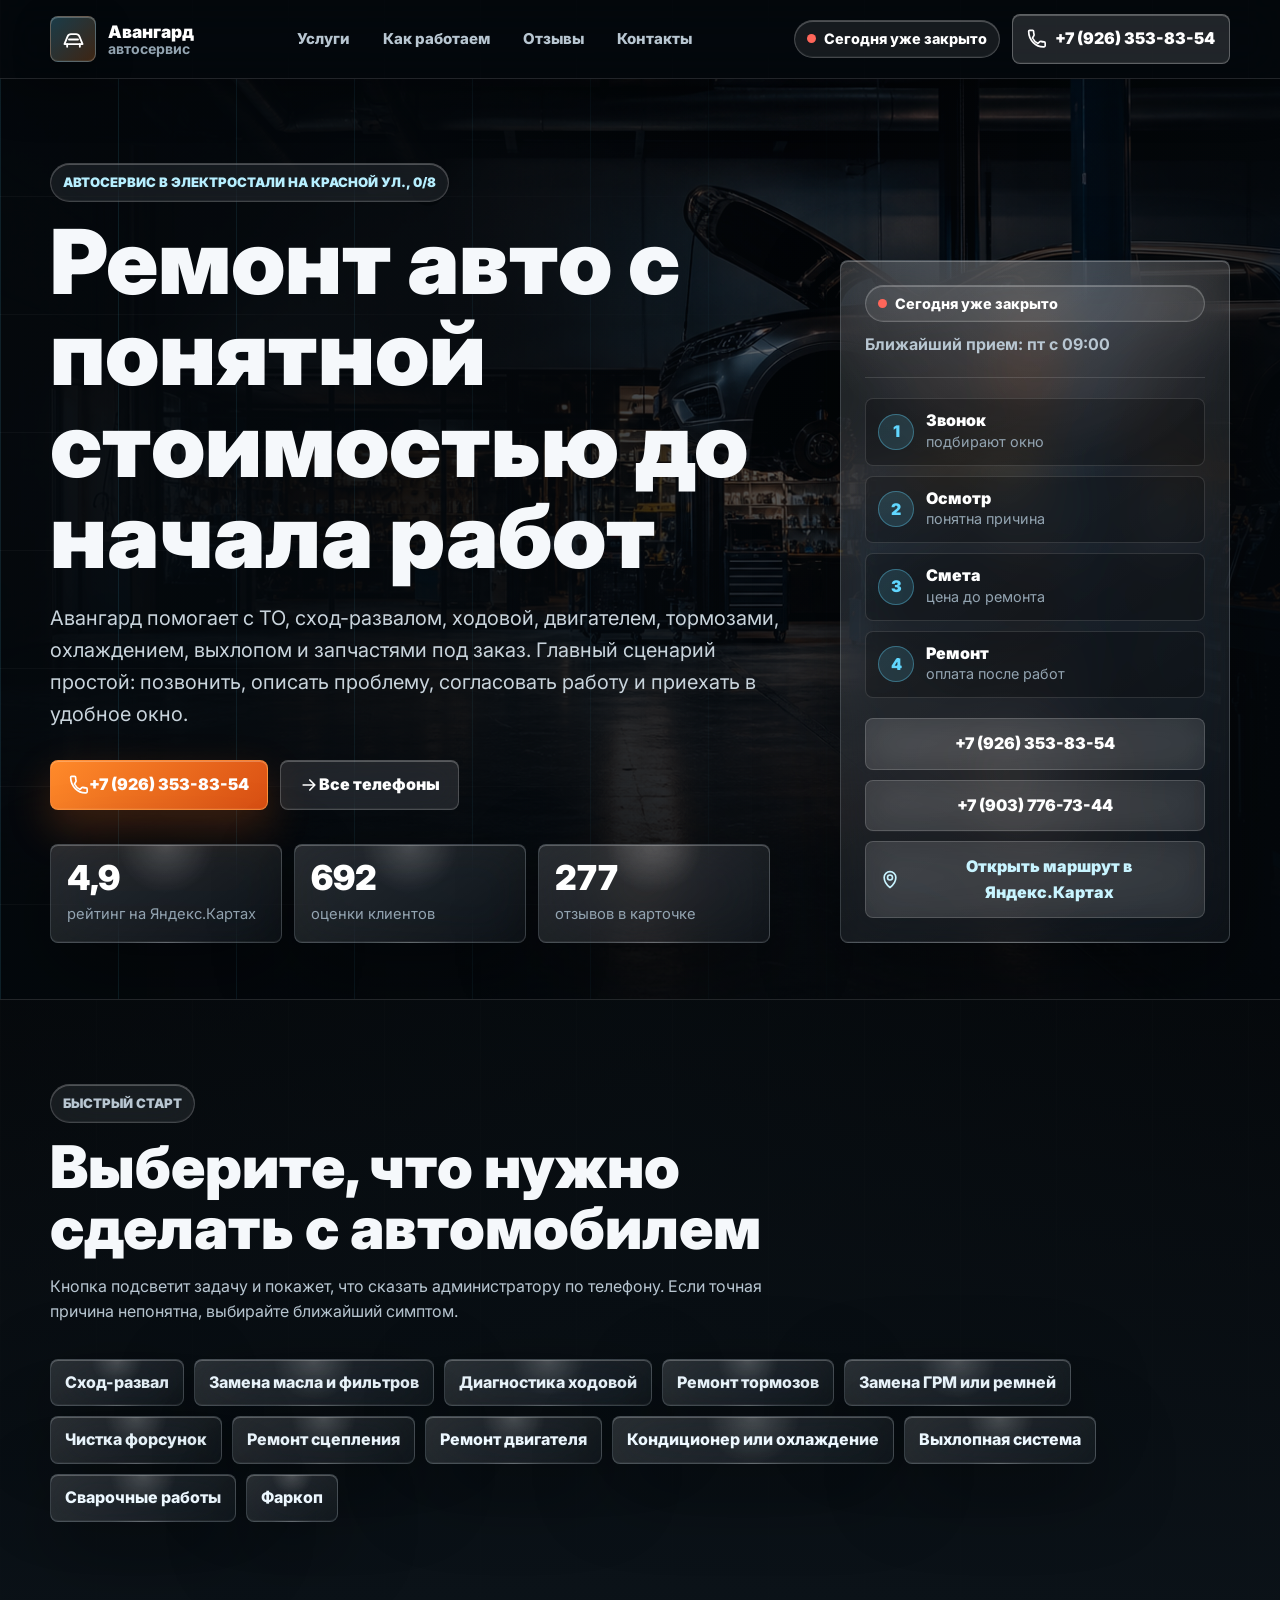
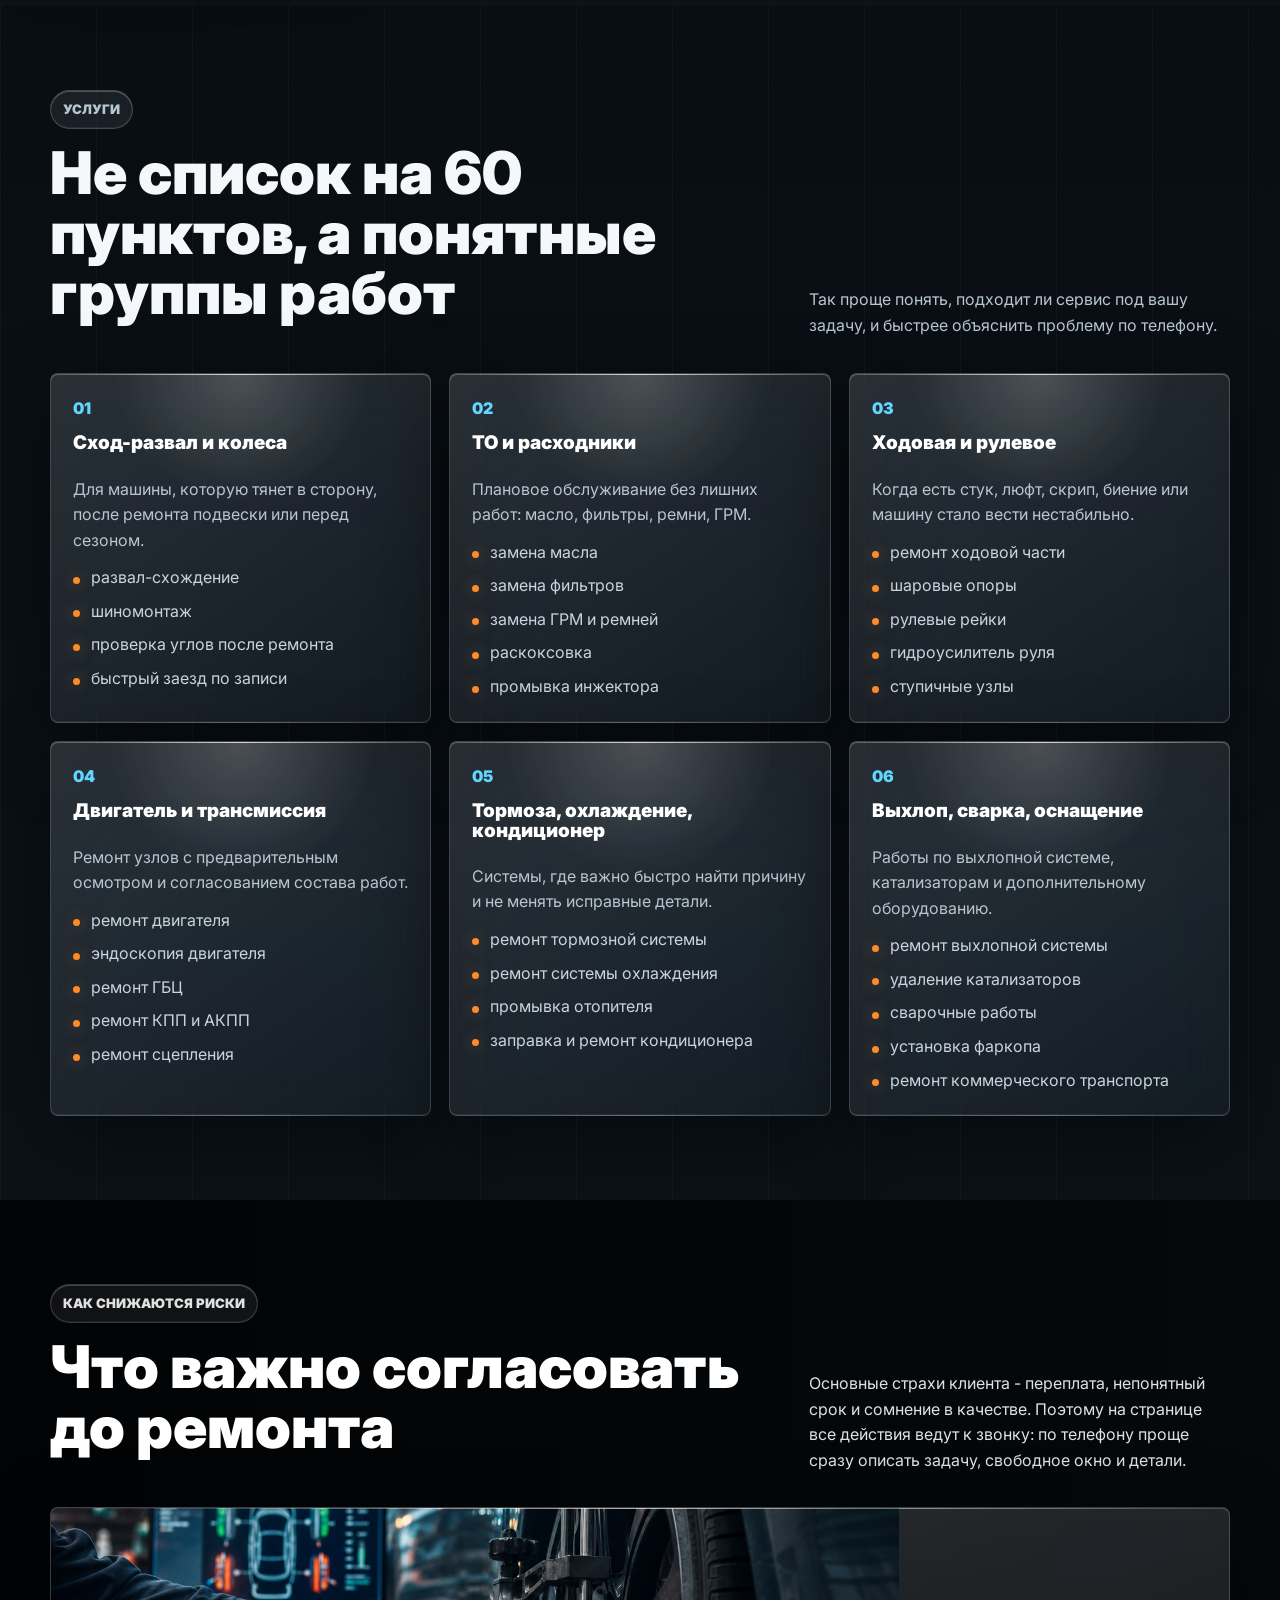
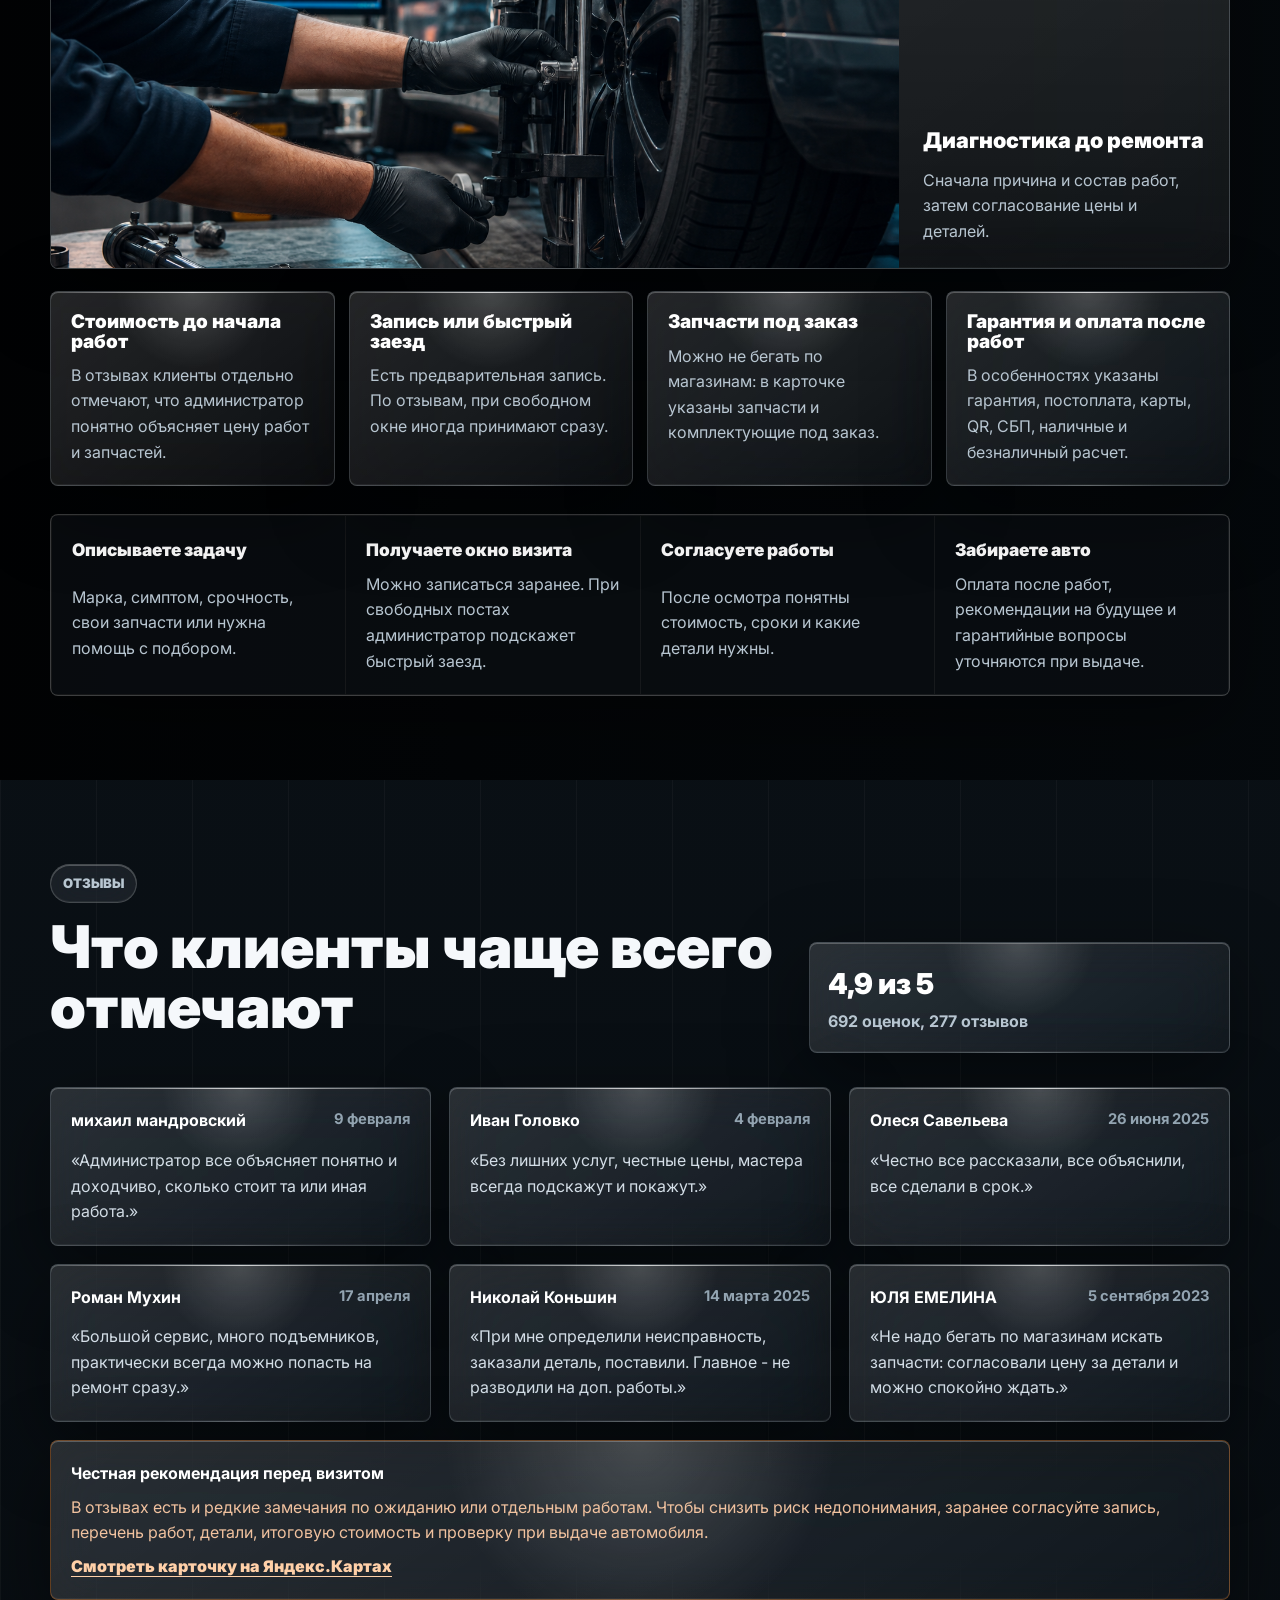
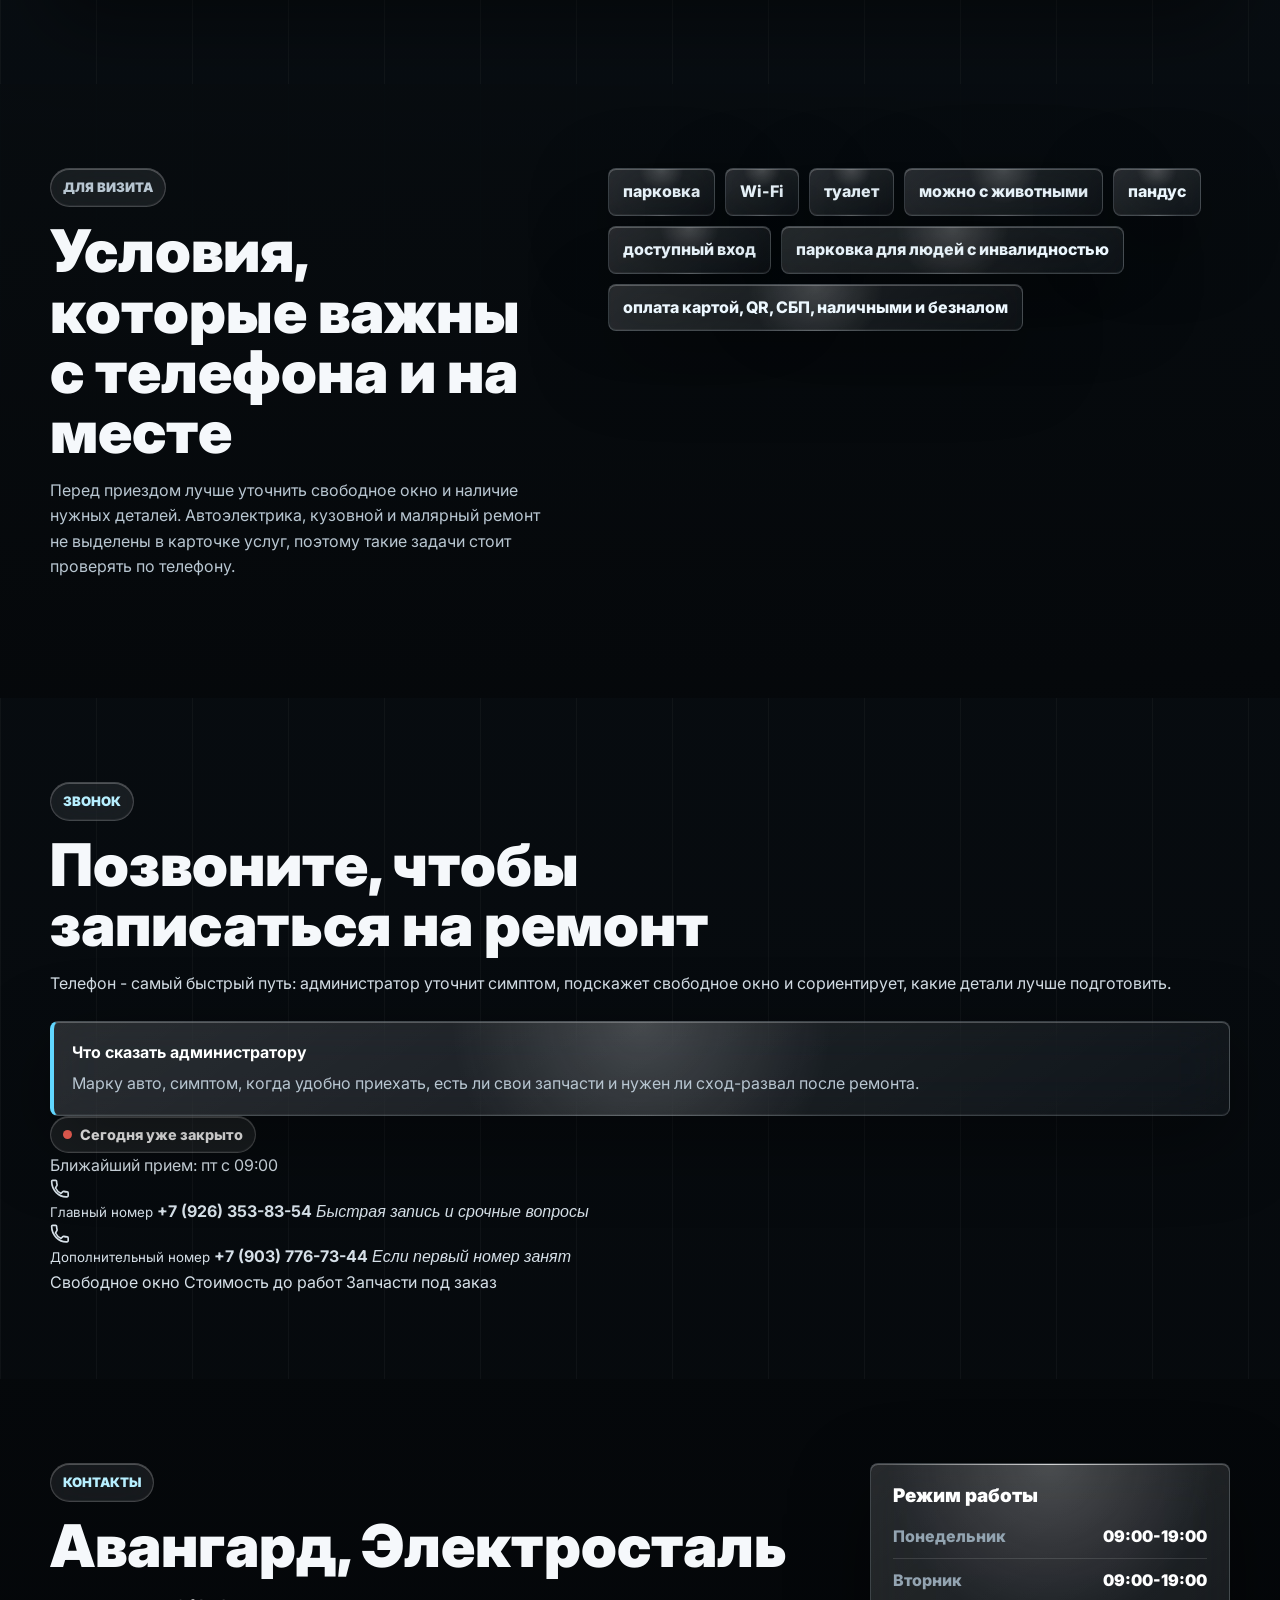
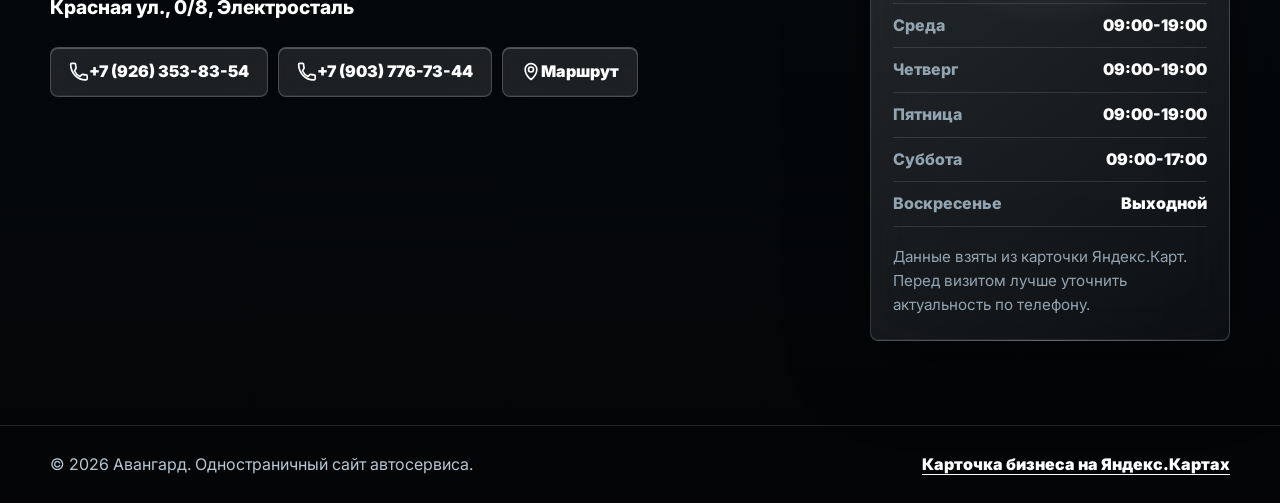
==== commit b0aafce9: "Switch landing to phone calls" ====
--- a/index.html
+++ b/index.html
@@ -410,13 +410,13 @@
                     <p class="lead">Авангард помогает с ТО, сход-развалом, ходовой, двигателем, тормозами, охлаждением, выхлопом и запчастями под заказ. Главный сценарий простой: позвонить, описать проблему, согласовать работу и приехать в удобное окно.</p>
 
                     <div class="hero-actions" aria-label="Основные действия">
-                        <a class="btn btn-primary" href="#booking">
+                        <a class="btn btn-primary" href="tel:+79263538354">
+                            <svg class="icon" viewBox="0 0 24 24" aria-hidden="true"><path d="M6.6 10.8c1.4 2.8 3.8 5.2 6.6 6.6l2.2-2.2c.3-.3.8-.4 1.2-.3 1.3.4 2.6.6 4 .6.7 0 1.2.5 1.2 1.2v3.5c0 .7-.5 1.2-1.2 1.2C10.6 22 2 13.4 2 2.8c0-.7.5-1.2 1.2-1.2h3.5c.7 0 1.2.5 1.2 1.2 0 1.4.2 2.7.6 4 .1.4 0 .8-.3 1.2l-1.6 2.8Z"></path></svg>
+                            +7 (926) 353-83-54
+                        </a>
+                        <a class="btn btn-secondary" href="#call">
                             <svg class="icon" viewBox="0 0 24 24" aria-hidden="true"><path d="M5 12h14M13 6l6 6-6 6"></path></svg>
-                            Записаться на ремонт
-                        </a>
-                        <a class="btn btn-secondary" href="tel:+79263538354">
-                            <svg class="icon" viewBox="0 0 24 24" aria-hidden="true"><path d="M6.6 10.8c1.4 2.8 3.8 5.2 6.6 6.6l2.2-2.2c.3-.3.8-.4 1.2-.3 1.3.4 2.6.6 4 .6.7 0 1.2.5 1.2 1.2v3.5c0 .7-.5 1.2-1.2 1.2C10.6 22 2 13.4 2 2.8c0-.7.5-1.2 1.2-1.2h3.5c.7 0 1.2.5 1.2 1.2 0 1.4.2 2.7.6 4 .1.4 0 .8-.3 1.2l-1.6 2.8Z"></path></svg>
-                            Позвонить
+                            Все телефоны
                         </a>
                     </div>
 
@@ -485,7 +485,7 @@
                 <div class="section-heading narrow">
                     <p class="eyebrow">Быстрый старт</p>
                     <h2>Выберите, что нужно сделать с автомобилем</h2>
-                    <p>Кнопка сразу подставит задачу в форму записи. Если точная причина непонятна, выбирайте ближайший симптом и опишите его в комментарии.</p>
+                    <p>Кнопка подсветит задачу и покажет, что сказать администратору по телефону. Если точная причина непонятна, выбирайте ближайший симптом.</p>
                 </div>
 
                 <div class="quick-grid" aria-label="Популярные услуги">
@@ -609,7 +609,7 @@
                         <p class="eyebrow">Как снижаются риски</p>
                         <h2>Что важно согласовать до ремонта</h2>
                     </div>
-                    <p>Основные страхи клиента - переплата, непонятный срок и сомнение в качестве. Поэтому на странице все действия ведут к звонку или заявке, где можно зафиксировать задачу заранее.</p>
+                    <p>Основные страхи клиента - переплата, непонятный срок и сомнение в качестве. Поэтому на странице все действия ведут к звонку: по телефону проще сразу описать задачу, свободное окно и детали.</p>
                 </div>
 
                 <figure class="process-visual" aria-label="Техническая диагностика и сход-развал">
@@ -747,79 +747,57 @@
             </div>
         </section>
 
-        <section class="section booking-section" id="booking">
-            <div class="container booking-grid">
-                <div class="booking-copy">
-                    <p class="eyebrow">Запись</p>
-                    <h2>Оставьте заявку - администратор уточнит задачу и время визита</h2>
-                    <p>Если вопрос срочный, звонок быстрее. Если удобно описать проблему текстом, заполните форму: заявка сохранится на сайте для обработки администратором.</p>
+        <section class="section call-section" id="call">
+            <div class="container call-grid">
+                <div class="call-copy">
+                    <p class="eyebrow">Звонок</p>
+                    <h2>Позвоните, чтобы записаться на ремонт</h2>
+                    <p>Телефон - самый быстрый путь: администратор уточнит симптом, подскажет свободное окно и сориентирует, какие детали лучше подготовить.</p>
 
                     <div class="callout">
-                        <strong>Что написать в заявке</strong>
-                        <span>Марку авто, симптом, когда удобно приехать, есть ли свои запчасти и нужен ли сход-развал после ремонта.</span>
-                    </div>
-                </div>
-
-                <form class="lead-form" method="post" action="#booking" data-static-form="true" novalidate>
-                    <input type="hidden" name="csrf_token" value="0c9a57699880f6248b579c3842580829db6ae6cc910b6c042799105a448505dc">
-                    <div class="form-hidden" aria-hidden="true">
-                        <label>Сайт <input type="text" name="website" tabindex="-1" autocomplete="off"></label>
-                    </div>
-
-                    
-                    
-                    <div class="field-grid">
-                        <label>
-                            <span>Имя</span>
-                            <input type="text" name="name" value="" autocomplete="name" required>
-                        </label>
-
-                        <label>
-                            <span>Телефон</span>
-                            <input type="tel" name="phone" value="" autocomplete="tel" inputmode="tel" placeholder="+7" required>
-                        </label>
-                    </div>
-
-                    <label>
-                        <span>Услуга или задача</span>
-                        <select name="service" id="service" required>
-                            <option value="">Выберите из списка</option>
-                                                            <option value="Сход-развал" >Сход-развал</option>
-                                                            <option value="Замена масла и фильтров" >Замена масла и фильтров</option>
-                                                            <option value="Диагностика ходовой" >Диагностика ходовой</option>
-                                                            <option value="Ремонт тормозов" >Ремонт тормозов</option>
-                                                            <option value="Замена ГРМ или ремней" >Замена ГРМ или ремней</option>
-                                                            <option value="Чистка форсунок" >Чистка форсунок</option>
-                                                            <option value="Ремонт сцепления" >Ремонт сцепления</option>
-                                                            <option value="Ремонт двигателя" >Ремонт двигателя</option>
-                                                            <option value="Кондиционер или охлаждение" >Кондиционер или охлаждение</option>
-                                                            <option value="Выхлопная система" >Выхлопная система</option>
-                                                            <option value="Сварочные работы" >Сварочные работы</option>
-                                                            <option value="Фаркоп" >Фаркоп</option>
-                                                        <option value="Другая задача" >Другая задача</option>
-                        </select>
-                    </label>
-
-                    <label>
-                        <span>Автомобиль</span>
-                        <input type="text" name="car" value="" placeholder="Например: Ford Focus, 2017">
-                    </label>
-
-                    <label>
-                        <span>Что случилось или что нужно сделать</span>
-                        <textarea name="message" rows="4" placeholder="Кратко опишите симптом, желаемую дату, свои запчасти или вопрос по стоимости"></textarea>
-                    </label>
-
-                    <label class="checkbox-label">
-                        <input type="checkbox" name="consent" value="1"  required>
-                        <span>Согласен на обработку данных для ответа по заявке.</span>
-                    </label>
-
-                    <button class="btn btn-primary btn-wide" type="submit">
-                        <svg class="icon" viewBox="0 0 24 24" aria-hidden="true"><path d="M5 12h14M13 6l6 6-6 6"></path></svg>
-                        Отправить заявку
-                    </button>
-                </form>
+                        <strong>Что сказать администратору</strong>
+                        <span data-service-hint>Марку авто, симптом, когда удобно приехать, есть ли свои запчасти и нужен ли сход-развал после ремонта.</span>
+                    </div>
+                </div>
+
+                <div class="phone-panel" aria-label="Телефоны для записи на ремонт">
+                    <div class="phone-panel-top">
+                        <span class="status-pill status-closed">
+                            <span aria-hidden="true"></span>
+                            Сегодня уже закрыто                        </span>
+                        <p>Ближайший прием: пт с 09:00</p>
+                    </div>
+
+                    <div class="phone-card-list">
+                        <a class="phone-card phone-card-primary" href="tel:+79263538354" aria-label="Позвонить в автосервис Авангард по номеру +7 (926) 353-83-54" data-primary-call="true">
+                            <span class="phone-icon" aria-hidden="true">
+                                <svg class="icon" viewBox="0 0 24 24"><path d="M6.6 10.8c1.4 2.8 3.8 5.2 6.6 6.6l2.2-2.2c.3-.3.8-.4 1.2-.3 1.3.4 2.6.6 4 .6.7 0 1.2.5 1.2 1.2v3.5c0 .7-.5 1.2-1.2 1.2C10.6 22 2 13.4 2 2.8c0-.7.5-1.2 1.2-1.2h3.5c.7 0 1.2.5 1.2 1.2 0 1.4.2 2.7.6 4 .1.4 0 .8-.3 1.2l-1.6 2.8Z"></path></svg>
+                            </span>
+                            <span>
+                                <small>Главный номер</small>
+                                <strong>+7 (926) 353-83-54</strong>
+                                <em>Быстрая запись и срочные вопросы</em>
+                            </span>
+                        </a>
+
+                        <a class="phone-card phone-card-secondary" href="tel:+79037767344" aria-label="Позвонить в автосервис Авангард по номеру +7 (903) 776-73-44">
+                            <span class="phone-icon" aria-hidden="true">
+                                <svg class="icon" viewBox="0 0 24 24"><path d="M6.6 10.8c1.4 2.8 3.8 5.2 6.6 6.6l2.2-2.2c.3-.3.8-.4 1.2-.3 1.3.4 2.6.6 4 .6.7 0 1.2.5 1.2 1.2v3.5c0 .7-.5 1.2-1.2 1.2C10.6 22 2 13.4 2 2.8c0-.7.5-1.2 1.2-1.2h3.5c.7 0 1.2.5 1.2 1.2 0 1.4.2 2.7.6 4 .1.4 0 .8-.3 1.2l-1.6 2.8Z"></path></svg>
+                            </span>
+                            <span>
+                                <small>Дополнительный номер</small>
+                                <strong>+7 (903) 776-73-44</strong>
+                                <em>Если первый номер занят</em>
+                            </span>
+                        </a>
+                    </div>
+
+                    <div class="call-meta" aria-label="Что удобно уточнить по телефону">
+                        <span>Свободное окно</span>
+                        <span>Стоимость до работ</span>
+                        <span>Запчасти под заказ</span>
+                    </div>
+                </div>
             </div>
         </section>
 
@@ -891,9 +869,9 @@
     <div class="mobile-cta" aria-label="Быстрые действия">
         <a href="tel:+79263538354">
             <svg class="icon" viewBox="0 0 24 24" aria-hidden="true"><path d="M6.6 10.8c1.4 2.8 3.8 5.2 6.6 6.6l2.2-2.2c.3-.3.8-.4 1.2-.3 1.3.4 2.6.6 4 .6.7 0 1.2.5 1.2 1.2v3.5c0 .7-.5 1.2-1.2 1.2C10.6 22 2 13.4 2 2.8c0-.7.5-1.2 1.2-1.2h3.5c.7 0 1.2.5 1.2 1.2 0 1.4.2 2.7.6 4 .1.4 0 .8-.3 1.2l-1.6 2.8Z"></path></svg>
-            Позвонить
+            Позвонить 926
         </a>
-        <a href="#booking">Записаться</a>
+        <a href="tel:+79037767344">Позвонить 903</a>
         <a href="https://yandex.ru/maps/-/CPhtrOk2" target="_blank" rel="noopener">Маршрут</a>
     </div>
 
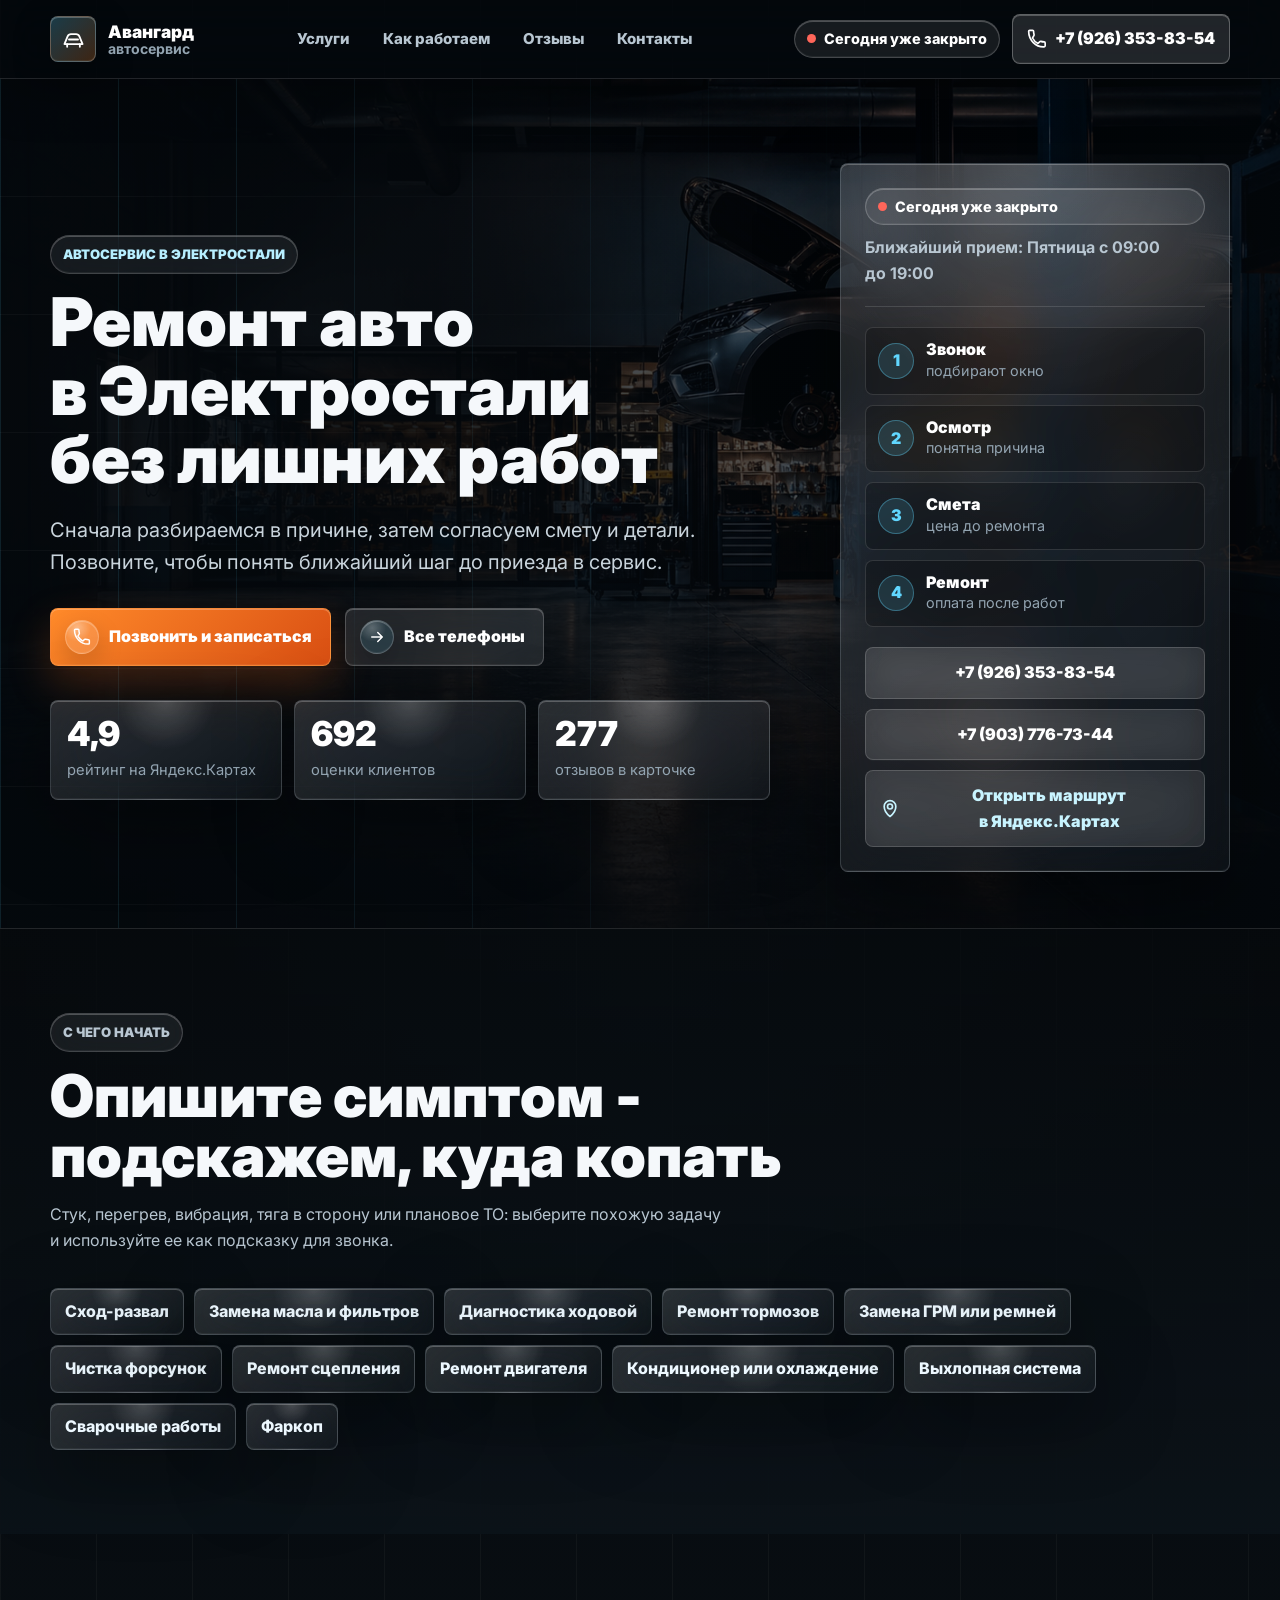
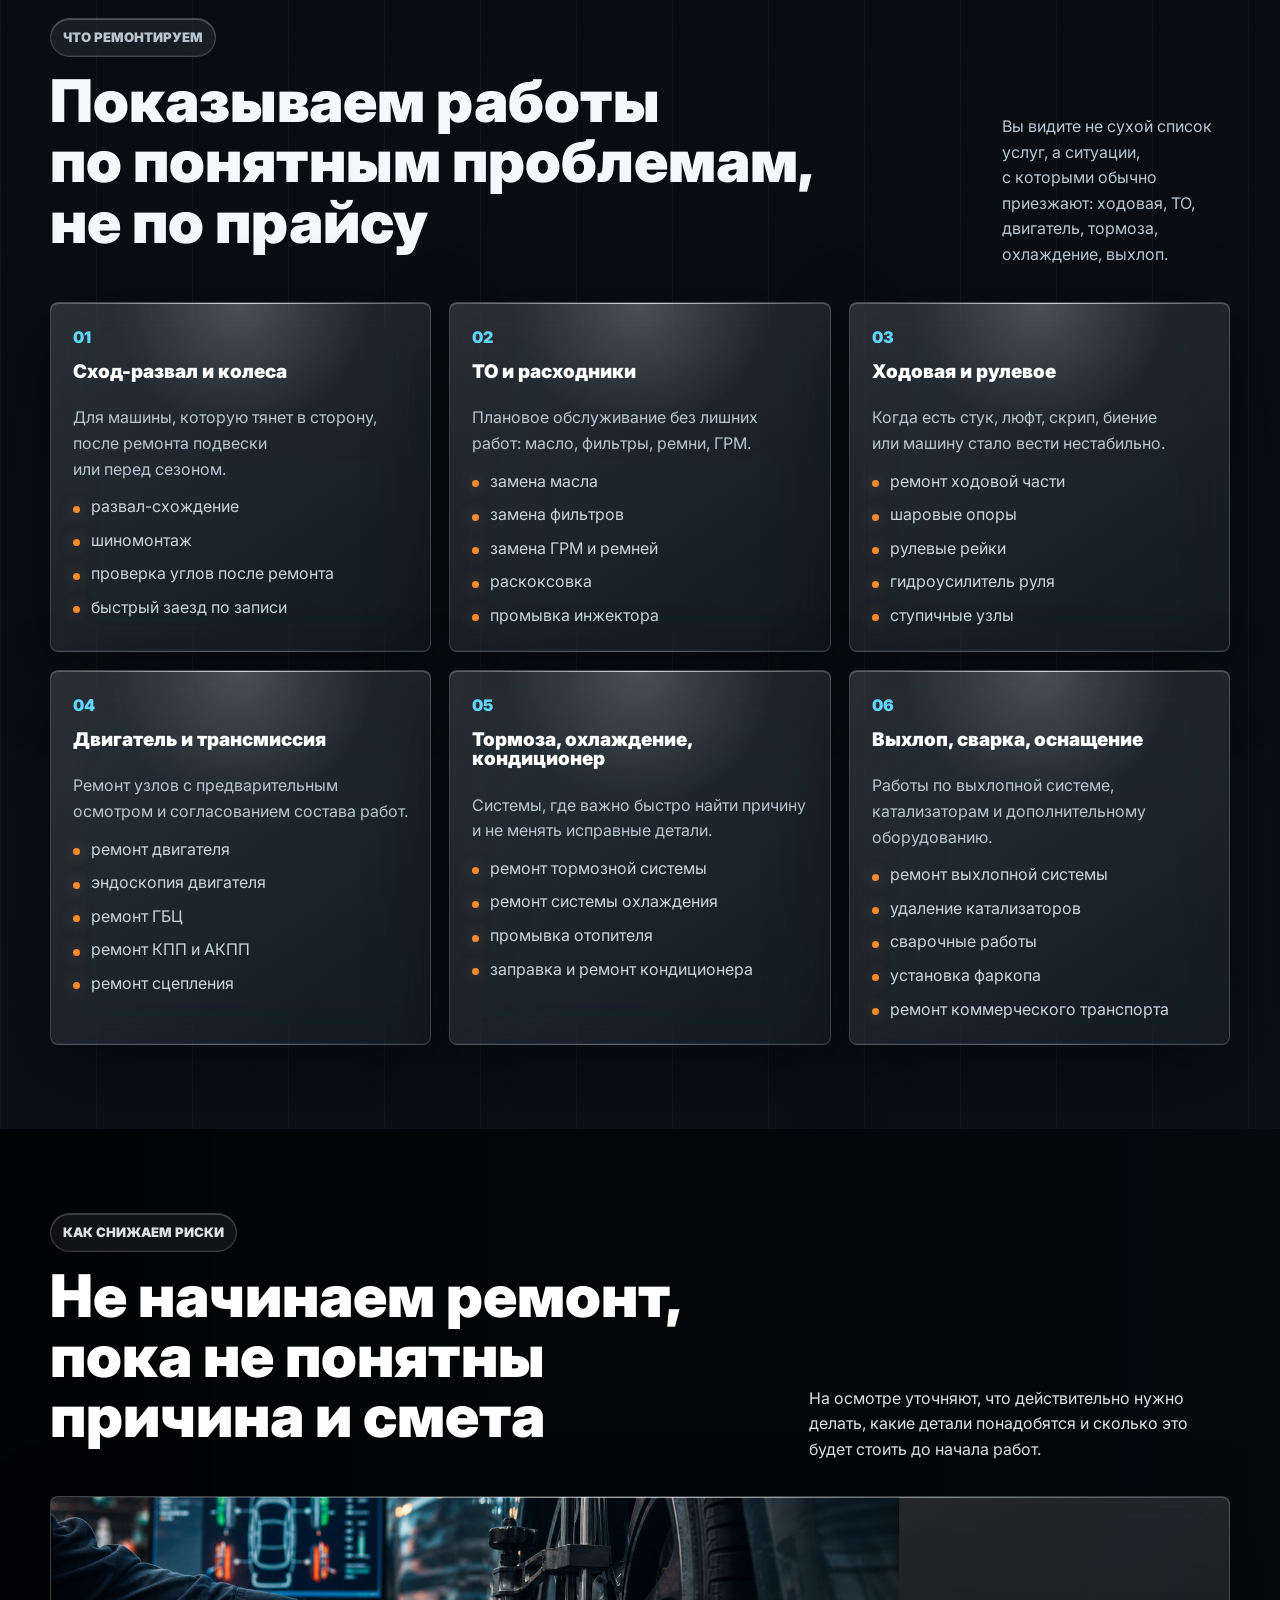
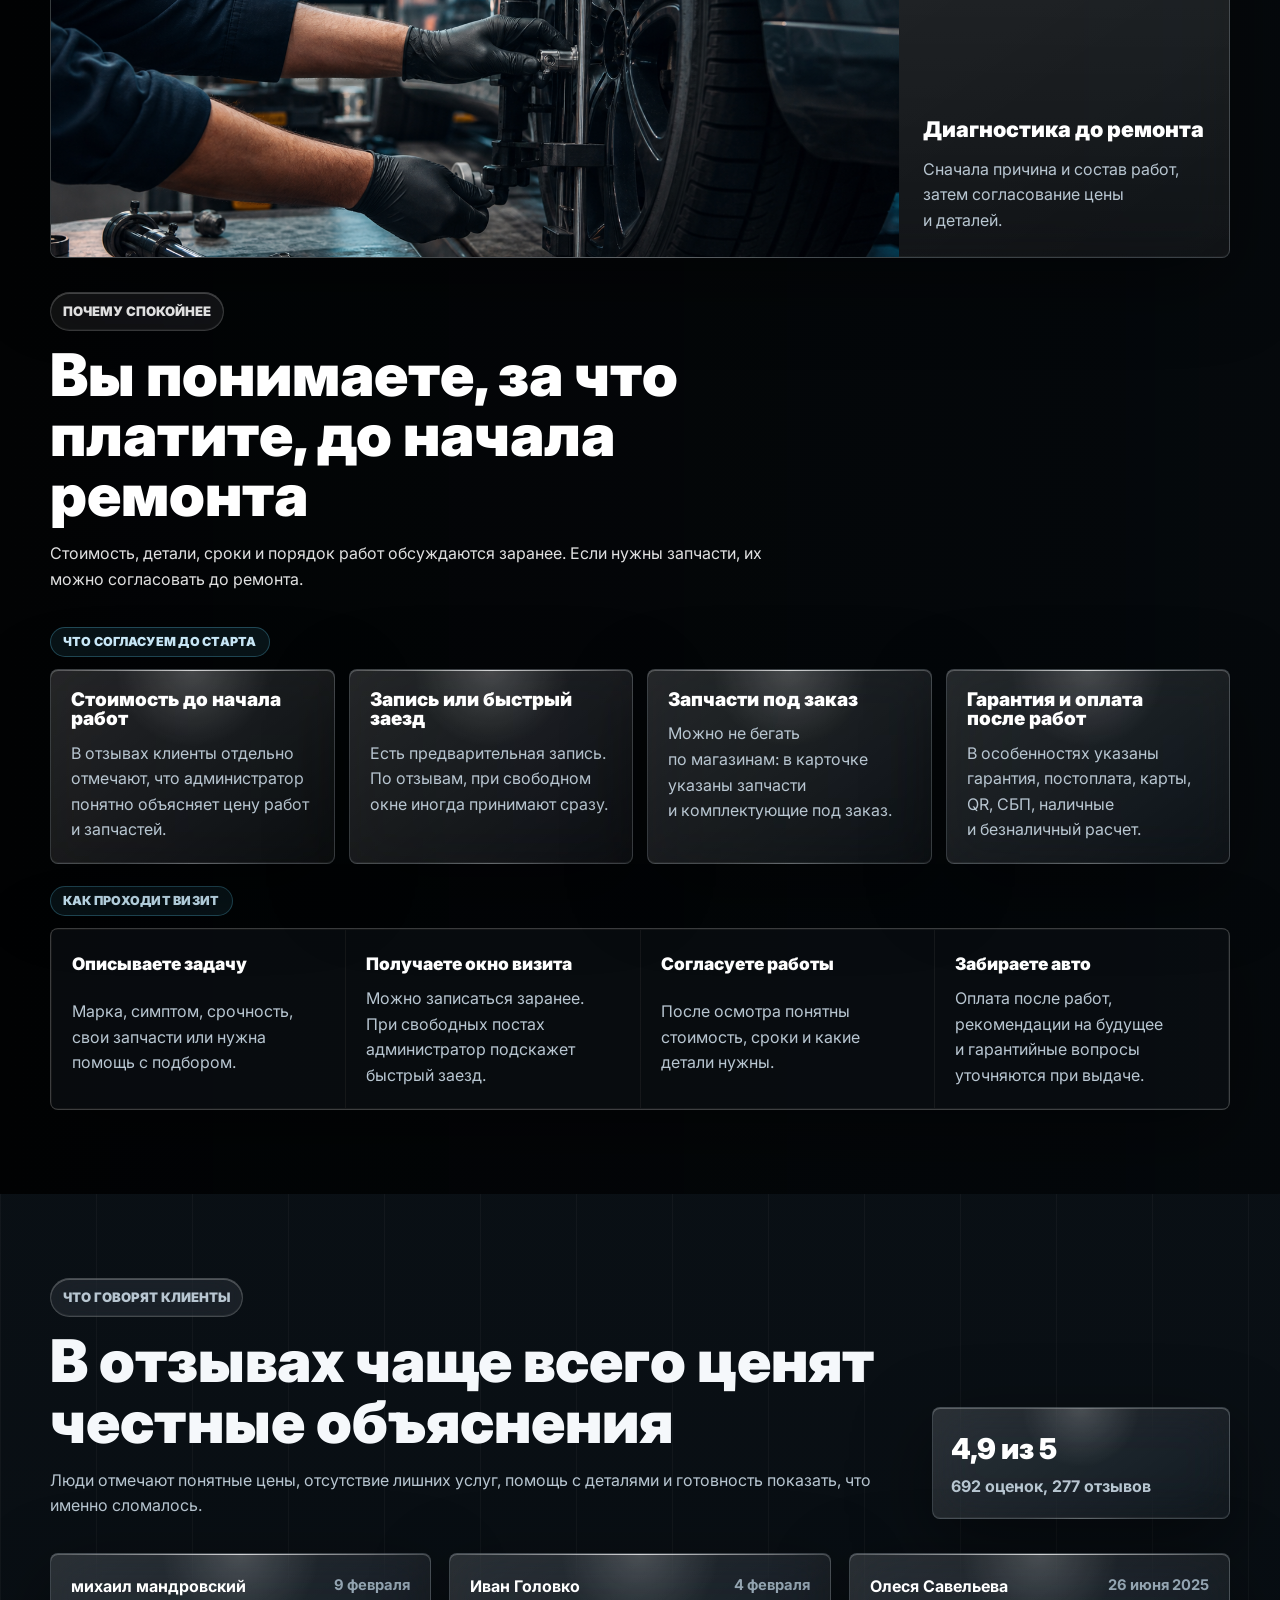
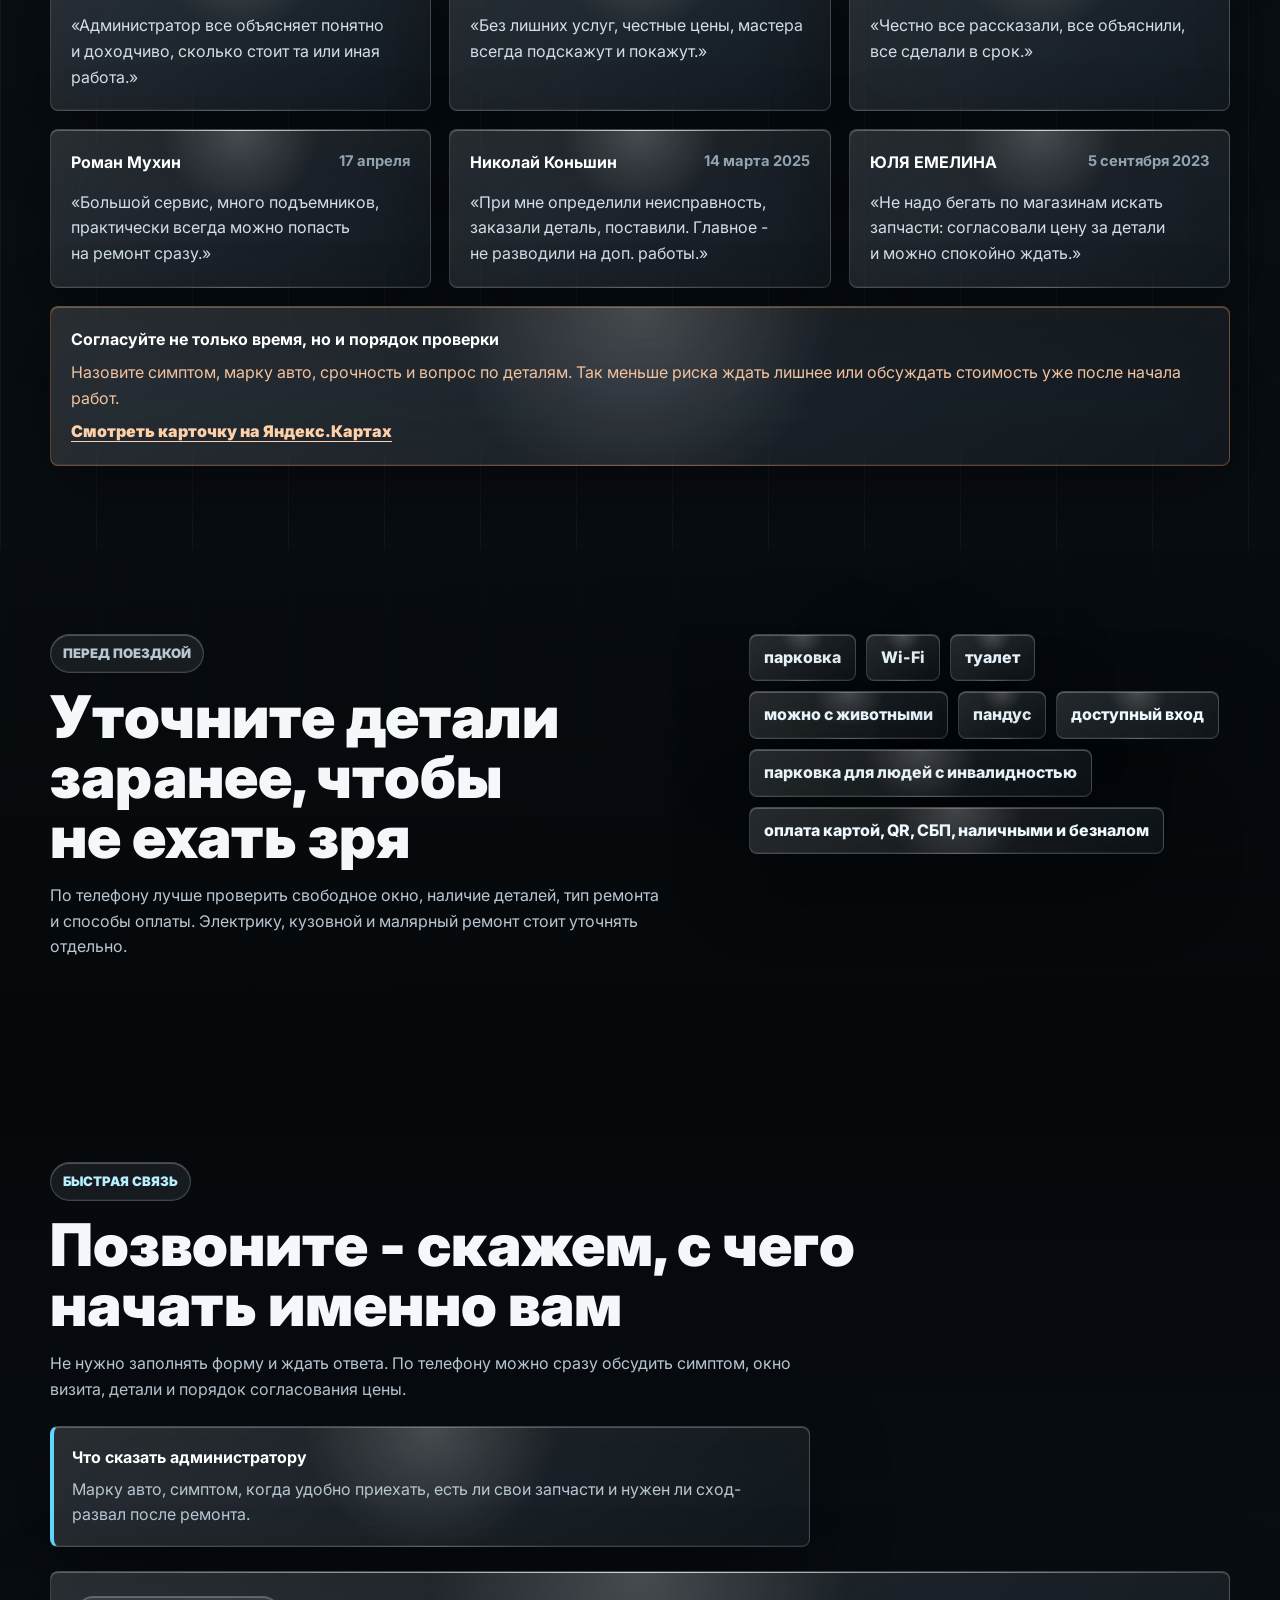
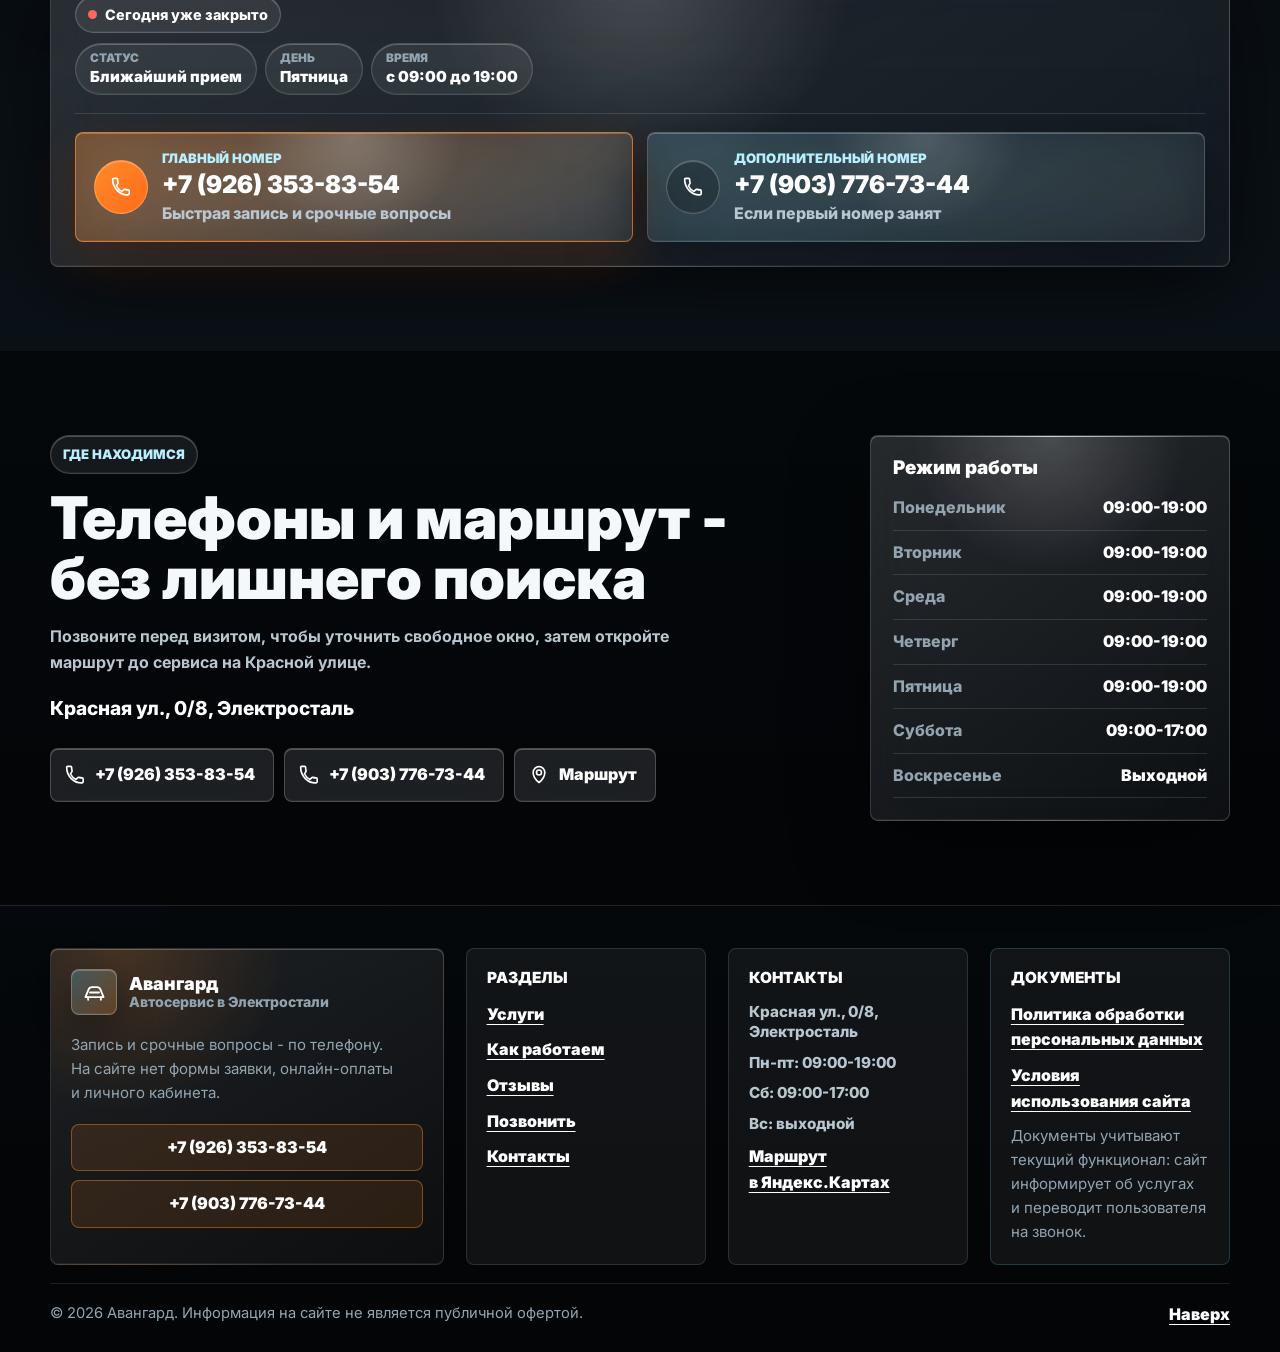
==== commit ee77a75a: "Polish call-first landing" ====
--- a/index.html
+++ b/index.html
@@ -4,25 +4,25 @@
     <meta charset="utf-8">
     <meta name="viewport" content="width=device-width, initial-scale=1">
     <title>Автосервис Авангард в Электростали - ремонт, ТО, сход-развал</title>
-    <meta name="description" content="Автосервис Авангард на Красной ул., 0/8 в Электростали: рейтинг 4,9, 692 оценки, ремонт авто, ТО, сход-развал, шиномонтаж, ходовая, двигатель, тормоза. Запись по телефону.">
+    <meta name="description" content="Автосервис Авангард в Электростали: сначала диагностика и понятная смета, потом ремонт. Звонок для записи, уточнения свободного окна и запчастей.">
     <meta name="keywords" content="Авангард автосервис Электросталь, сход-развал Электросталь, ремонт авто Электросталь, замена масла, ремонт ходовой, шиномонтаж">
     <meta name="robots" content="index, follow">
     <link rel="canonical" href="https://rombensonn.github.io/avangard-landing/">
     <meta property="og:type" content="website">
     <meta property="og:title" content="Автосервис Авангард в Электростали">
-    <meta property="og:description" content="Ремонт и обслуживание авто, сход-развал, ТО, ходовая, двигатель, тормоза. Рейтинг 4,9 по 692 оценкам.">
+    <meta property="og:description" content="Ремонт авто в Электростали: диагностика перед сметой, согласование работ и запись по телефону. Рейтинг 4,9 по 692 оценкам.">
     <meta property="og:url" content="https://rombensonn.github.io/avangard-landing/">
     <meta property="og:locale" content="ru_RU">
     <meta name="theme-color" content="#0b6e99">
     <link rel="preconnect" href="https://fonts.googleapis.com">
     <link rel="preconnect" href="https://fonts.gstatic.com" crossorigin>
     <link href="https://fonts.googleapis.com/css2?family=Inter:wght@400;500;600;700;800;900&display=swap" rel="stylesheet">
-    <link rel="stylesheet" href="./css/styles.css?v=liquid-glass-2">
+    <link rel="stylesheet" href="./css/styles.css?v=liquid-glass-12">
     <script type="application/ld+json">{
     "@context": "https://schema.org",
     "@type": "AutoRepair",
     "name": "Авангард",
-    "description": "Автосервис в Электростали: обслуживание, ремонт, сход-развал, шиномонтаж, ходовая, двигатель, тормоза, охлаждение, выхлоп и запчасти под заказ.",
+    "description": "Автосервис в Электростали: диагностика перед сметой, согласование работ до ремонта, ТО, сход-развал, ходовая, двигатель, тормоза и запчасти под заказ.",
     "url": "https://rombensonn.github.io/avangard-landing/",
     "telephone": [
         "+79263538354",
@@ -395,7 +395,9 @@
                     Сегодня уже закрыто                </span>
                 <a class="link-call" href="tel:+79263538354">
                     <svg class="icon" viewBox="0 0 24 24" aria-hidden="true"><path d="M6.6 10.8c1.4 2.8 3.8 5.2 6.6 6.6l2.2-2.2c.3-.3.8-.4 1.2-.3 1.3.4 2.6.6 4 .6.7 0 1.2.5 1.2 1.2v3.5c0 .7-.5 1.2-1.2 1.2C10.6 22 2 13.4 2 2.8c0-.7.5-1.2 1.2-1.2h3.5c.7 0 1.2.5 1.2 1.2 0 1.4.2 2.7.6 4 .1.4 0 .8-.3 1.2l-1.6 2.8Z"></path></svg>
-                    +7 (926) 353-83-54                </a>
+                    <span class="link-call-number">+7 (926) 353-83-54</span>
+                    <span class="link-call-label">Позвонить</span>
+                </a>
             </div>
         </div>
     </header>
@@ -405,18 +407,22 @@
             <img class="hero-bg" src="./images/avangard-hero-industrial.png" alt="" aria-hidden="true" loading="eager">
             <div class="container hero-grid">
                 <div class="hero-copy">
-                    <p class="eyebrow">Автосервис в Электростали на Красной ул., 0/8</p>
-                    <h1>Ремонт авто с понятной стоимостью до начала работ</h1>
-                    <p class="lead">Авангард помогает с ТО, сход-развалом, ходовой, двигателем, тормозами, охлаждением, выхлопом и запчастями под заказ. Главный сценарий простой: позвонить, описать проблему, согласовать работу и приехать в удобное окно.</p>
+                    <p class="eyebrow">Автосервис в Электростали</p>
+                    <h1>Ремонт авто в Электростали без лишних работ</h1>
+                    <p class="lead">Сначала разбираемся в причине, затем согласуем смету и детали. Позвоните, чтобы понять ближайший шаг до приезда в сервис.</p>
 
                     <div class="hero-actions" aria-label="Основные действия">
                         <a class="btn btn-primary" href="tel:+79263538354">
-                            <svg class="icon" viewBox="0 0 24 24" aria-hidden="true"><path d="M6.6 10.8c1.4 2.8 3.8 5.2 6.6 6.6l2.2-2.2c.3-.3.8-.4 1.2-.3 1.3.4 2.6.6 4 .6.7 0 1.2.5 1.2 1.2v3.5c0 .7-.5 1.2-1.2 1.2C10.6 22 2 13.4 2 2.8c0-.7.5-1.2 1.2-1.2h3.5c.7 0 1.2.5 1.2 1.2 0 1.4.2 2.7.6 4 .1.4 0 .8-.3 1.2l-1.6 2.8Z"></path></svg>
-                            +7 (926) 353-83-54
+                            <span class="btn-icon-soft" aria-hidden="true">
+                                <svg class="icon" viewBox="0 0 24 24"><path d="M6.6 10.8c1.4 2.8 3.8 5.2 6.6 6.6l2.2-2.2c.3-.3.8-.4 1.2-.3 1.3.4 2.6.6 4 .6.7 0 1.2.5 1.2 1.2v3.5c0 .7-.5 1.2-1.2 1.2C10.6 22 2 13.4 2 2.8c0-.7.5-1.2 1.2-1.2h3.5c.7 0 1.2.5 1.2 1.2 0 1.4.2 2.7.6 4 .1.4 0 .8-.3 1.2l-1.6 2.8Z"></path></svg>
+                            </span>
+                            <span>Позвонить и записаться</span>
                         </a>
                         <a class="btn btn-secondary" href="#call">
-                            <svg class="icon" viewBox="0 0 24 24" aria-hidden="true"><path d="M5 12h14M13 6l6 6-6 6"></path></svg>
-                            Все телефоны
+                            <span class="btn-icon-soft" aria-hidden="true">
+                                <svg class="icon" viewBox="0 0 24 24"><path d="M5 12h14M13 6l6 6-6 6"></path></svg>
+                            </span>
+                            <span>Все телефоны</span>
                         </a>
                     </div>
 
@@ -441,7 +447,7 @@
                         <span class="status-pill status-closed">
                             <span aria-hidden="true"></span>
                             Сегодня уже закрыто                        </span>
-                        <p>Ближайший прием: пт с 09:00</p>
+                        <p>Ближайший прием: Пятница с 09:00 до 19:00</p>
                     </div>
 
                     <div class="bay-board" aria-label="Порядок обращения">
@@ -483,9 +489,9 @@
         <section class="section pain-section">
             <div class="container">
                 <div class="section-heading narrow">
-                    <p class="eyebrow">Быстрый старт</p>
-                    <h2>Выберите, что нужно сделать с автомобилем</h2>
-                    <p>Кнопка подсветит задачу и покажет, что сказать администратору по телефону. Если точная причина непонятна, выбирайте ближайший симптом.</p>
+                    <p class="eyebrow">С чего начать</p>
+                    <h2>Опишите симптом - подскажем, куда копать</h2>
+                    <p>Стук, перегрев, вибрация, тяга в сторону или плановое ТО: выберите похожую задачу и используйте ее как подсказку для звонка.</p>
                 </div>
 
                 <div class="quick-grid" aria-label="Популярные услуги">
@@ -521,10 +527,10 @@
             <div class="container">
                 <div class="section-heading split">
                     <div>
-                        <p class="eyebrow">Услуги</p>
-                        <h2>Не список на 60 пунктов, а понятные группы работ</h2>
-                    </div>
-                    <p>Так проще понять, подходит ли сервис под вашу задачу, и быстрее объяснить проблему по телефону.</p>
+                        <p class="eyebrow">Что ремонтируем</p>
+                        <h2>Показываем работы по понятным проблемам, не по прайсу</h2>
+                    </div>
+                    <p>Вы видите не сухой список услуг, а ситуации, с которыми обычно приезжают: ходовая, ТО, двигатель, тормоза, охлаждение, выхлоп.</p>
                 </div>
 
                 <div class="services-grid">
@@ -606,10 +612,10 @@
             <div class="container">
                 <div class="section-heading split light">
                     <div>
-                        <p class="eyebrow">Как снижаются риски</p>
-                        <h2>Что важно согласовать до ремонта</h2>
-                    </div>
-                    <p>Основные страхи клиента - переплата, непонятный срок и сомнение в качестве. Поэтому на странице все действия ведут к звонку: по телефону проще сразу описать задачу, свободное окно и детали.</p>
+                        <p class="eyebrow">Как снижаем риски</p>
+                        <h2>Не начинаем ремонт, пока не понятны причина и смета</h2>
+                    </div>
+                    <p>На осмотре уточняют, что действительно нужно делать, какие детали понадобятся и сколько это будет стоить до начала работ.</p>
                 </div>
 
                 <figure class="process-visual" aria-label="Техническая диагностика и сход-развал">
@@ -620,6 +626,13 @@
                     </figcaption>
                 </figure>
 
+                <div class="section-heading narrow light trust-heading">
+                    <p class="eyebrow">Почему спокойнее</p>
+                    <h2>Вы понимаете, за что платите, до начала ремонта</h2>
+                    <p>Стоимость, детали, сроки и порядок работ обсуждаются заранее. Если нужны запчасти, их можно согласовать до ремонта.</p>
+                </div>
+
+                <p class="process-group-label">Что согласуем до старта</p>
                 <div class="trust-grid">
                                             <article class="trust-card">
                             <h3>Стоимость до начала работ</h3>
@@ -639,6 +652,7 @@
                         </article>
                                     </div>
 
+                <p class="process-group-label process-group-label-timeline">Как проходит визит</p>
                 <ol class="timeline" aria-label="Порядок ремонта">
                     <li>
                         <strong>Описываете задачу</strong>
@@ -664,8 +678,9 @@
             <div class="container">
                 <div class="section-heading split">
                     <div>
-                        <p class="eyebrow">Отзывы</p>
-                        <h2>Что клиенты чаще всего отмечают</h2>
+                        <p class="eyebrow">Что говорят клиенты</p>
+                        <h2>В отзывах чаще всего ценят честные объяснения</h2>
+                        <p>Люди отмечают понятные цены, отсутствие лишних услуг, помощь с деталями и готовность показать, что именно сломалось.</p>
                     </div>
                     <div class="rating-summary" aria-label="Рейтинг">
                         <strong>4,9 из 5</strong>
@@ -719,8 +734,8 @@
                                     </div>
 
                 <div class="note-box">
-                    <strong>Честная рекомендация перед визитом</strong>
-                    <p>В отзывах есть и редкие замечания по ожиданию или отдельным работам. Чтобы снизить риск недопонимания, заранее согласуйте запись, перечень работ, детали, итоговую стоимость и проверку при выдаче автомобиля.</p>
+                    <strong>Согласуйте не только время, но и порядок проверки</strong>
+                    <p>Назовите симптом, марку авто, срочность и вопрос по деталям. Так меньше риска ждать лишнее или обсуждать стоимость уже после начала работ.</p>
                     <a href="https://yandex.ru/maps/-/CPhtrOk2" target="_blank" rel="noopener">Смотреть карточку на Яндекс.Картах</a>
                 </div>
             </div>
@@ -729,9 +744,9 @@
         <section class="section amenities-section">
             <div class="container amenities-grid">
                 <div class="section-heading">
-                    <p class="eyebrow">Для визита</p>
-                    <h2>Условия, которые важны с телефона и на месте</h2>
-                    <p>Перед приездом лучше уточнить свободное окно и наличие нужных деталей. Автоэлектрика, кузовной и малярный ремонт не выделены в карточке услуг, поэтому такие задачи стоит проверять по телефону.</p>
+                    <p class="eyebrow">Перед поездкой</p>
+                    <h2>Уточните детали заранее, чтобы не ехать зря</h2>
+                    <p>По телефону лучше проверить свободное окно, наличие деталей, тип ремонта и способы оплаты. Электрику, кузовной и малярный ремонт стоит уточнять отдельно.</p>
                 </div>
 
                 <div class="amenities-list" aria-label="Особенности сервиса">
@@ -750,9 +765,9 @@
         <section class="section call-section" id="call">
             <div class="container call-grid">
                 <div class="call-copy">
-                    <p class="eyebrow">Звонок</p>
-                    <h2>Позвоните, чтобы записаться на ремонт</h2>
-                    <p>Телефон - самый быстрый путь: администратор уточнит симптом, подскажет свободное окно и сориентирует, какие детали лучше подготовить.</p>
+                    <p class="eyebrow">Быстрая связь</p>
+                    <h2>Позвоните - скажем, с чего начать именно вам</h2>
+                    <p>Не нужно заполнять форму и ждать ответа. По телефону можно сразу обсудить симптом, окно визита, детали и порядок согласования цены.</p>
 
                     <div class="callout">
                         <strong>Что сказать администратору</strong>
@@ -765,7 +780,20 @@
                         <span class="status-pill status-closed">
                             <span aria-hidden="true"></span>
                             Сегодня уже закрыто                        </span>
-                        <p>Ближайший прием: пт с 09:00</p>
+                        <div class="schedule-tabs" aria-label="Ближайший прием">
+                            <span class="schedule-tab schedule-tab-title">
+                                <small>статус</small>
+                                <strong>Ближайший прием</strong>
+                            </span>
+                            <span class="schedule-tab">
+                                <small>день</small>
+                                <strong>Пятница</strong>
+                            </span>
+                            <span class="schedule-tab">
+                                <small>время</small>
+                                <strong>с 09:00 до 19:00</strong>
+                            </span>
+                        </div>
                     </div>
 
                     <div class="phone-card-list">
@@ -792,11 +820,6 @@
                         </a>
                     </div>
 
-                    <div class="call-meta" aria-label="Что удобно уточнить по телефону">
-                        <span>Свободное окно</span>
-                        <span>Стоимость до работ</span>
-                        <span>Запчасти под заказ</span>
-                    </div>
                 </div>
             </div>
         </section>
@@ -804,8 +827,9 @@
         <section class="section contacts-section" id="contacts">
             <div class="container contacts-grid">
                 <div>
-                    <p class="eyebrow">Контакты</p>
-                    <h2>Авангард, Электросталь</h2>
+                    <p class="eyebrow">Где находимся</p>
+                    <h2>Телефоны и маршрут - без лишнего поиска</h2>
+                    <p class="contacts-note">Позвоните перед визитом, чтобы уточнить свободное окно, затем откройте маршрут до сервиса на Красной улице.</p>
                     <address>Красная ул., 0/8, Электросталь</address>
                     <div class="contact-buttons">
                                                     <a class="btn btn-secondary" href="tel:+79263538354">
@@ -853,16 +877,62 @@
                                 <dd>Выходной</dd>
                             </div>
                                             </dl>
-                    <p class="source-note">Данные взяты из карточки Яндекс.Карт. Перед визитом лучше уточнить актуальность по телефону.</p>
                 </div>
             </div>
         </section>
     </main>
 
-    <footer class="site-footer">
-        <div class="container footer-grid">
-            <p>© 2026 Авангард. Одностраничный сайт автосервиса.</p>
-            <a href="https://yandex.ru/maps/-/CPhtrOk2" target="_blank" rel="noopener">Карточка бизнеса на Яндекс.Картах</a>
+    <footer class="site-footer" id="documents">
+        <div class="container footer-shell">
+            <div class="footer-brand-panel">
+                <a class="footer-brand" href="#top" aria-label="Авангард - к началу страницы">
+                    <span class="brand-mark" aria-hidden="true">
+                        <svg viewBox="0 0 32 32" focusable="false">
+                            <path d="M6 21h20l-3.5-8.5A4 4 0 0 0 18.8 10h-5.6a4 4 0 0 0-3.7 2.5L6 21Z"></path>
+                            <path d="M9 21v3m14-3v3M11 16h10"></path>
+                        </svg>
+                    </span>
+                    <span>
+                        <strong>Авангард</strong>
+                        <small>Автосервис в Электростали</small>
+                    </span>
+                </a>
+                <p>Запись и срочные вопросы - по телефону. На сайте нет формы заявки, онлайн-оплаты и личного кабинета.</p>
+                <div class="footer-call-row" aria-label="Телефоны автосервиса">
+                    <a href="tel:+79263538354">+7 (926) 353-83-54</a>
+                    <a href="tel:+79037767344">+7 (903) 776-73-44</a>
+                </div>
+            </div>
+
+            <nav class="footer-column" aria-label="Разделы сайта">
+                <h2>Разделы</h2>
+                <a href="#services">Услуги</a>
+                <a href="#process">Как работаем</a>
+                <a href="#reviews">Отзывы</a>
+                <a href="#call">Позвонить</a>
+                <a href="#contacts">Контакты</a>
+            </nav>
+
+            <div class="footer-column">
+                <h2>Контакты</h2>
+                <address>Красная ул., 0/8, Электросталь</address>
+                <span>Пн-пт: 09:00-19:00</span>
+                <span>Сб: 09:00-17:00</span>
+                <span>Вс: выходной</span>
+                <a href="https://yandex.ru/maps/-/CPhtrOk2" target="_blank" rel="noopener">Маршрут в Яндекс.Картах</a>
+            </div>
+
+            <nav class="footer-column footer-docs" aria-label="Документы сайта">
+                <h2>Документы</h2>
+                <a href="./privacy.html">Политика обработки персональных данных</a>
+                <a href="./terms.html">Условия использования сайта</a>
+                <p>Документы учитывают текущий функционал: сайт информирует об услугах и переводит пользователя на звонок.</p>
+            </nav>
+        </div>
+
+        <div class="container footer-bottom">
+            <p>© 2026 Авангард. Информация на сайте не является публичной офертой.</p>
+            <a href="#top">Наверх</a>
         </div>
     </footer>
 
@@ -875,6 +945,7 @@
         <a href="https://yandex.ru/maps/-/CPhtrOk2" target="_blank" rel="noopener">Маршрут</a>
     </div>
 
-    <script src="./js/main.js?v=liquid-glass-2" defer></script>
+    <script src="./js/main.js?v=liquid-glass-5" defer></script>
 </body>
 </html>
+
--- a/css/styles.css
+++ b/css/styles.css
@@ -111,7 +111,7 @@
 h1 {
     max-width: 850px;
     margin-bottom: 20px;
-    font-size: clamp(2.75rem, 7vw, 6.25rem);
+    font-size: clamp(2.35rem, 5.25vw, 4.85rem);
 }
 
 h2 {
@@ -385,7 +385,7 @@
 .hero-actions {
     display: flex;
     flex-wrap: wrap;
-    gap: 12px;
+    gap: 14px;
     margin-top: 30px;
 }
 
@@ -394,12 +394,13 @@
     display: inline-flex;
     align-items: center;
     justify-content: center;
+    gap: 10px;
     min-width: 0;
-    min-height: 50px;
+    min-height: 54px;
     overflow: hidden;
     border: 1px solid rgba(255, 255, 255, 0.2);
     border-radius: var(--radius);
-    padding: 12px 18px;
+    padding: 11px 18px 11px 14px;
     color: #ffffff;
     font-weight: 900;
     line-height: 1.2;
@@ -415,6 +416,33 @@
     transform: translateX(-140%);
 }
 
+.btn > span:not(.btn-icon-soft) {
+    position: relative;
+    z-index: 1;
+}
+
+.btn-icon-soft {
+    position: relative;
+    z-index: 1;
+    display: inline-grid;
+    flex: 0 0 auto;
+    width: 34px;
+    height: 34px;
+    place-items: center;
+    border: 1px solid rgba(255, 255, 255, 0.2);
+    border-radius: 999px;
+    background:
+        radial-gradient(circle at 35% 22%, rgba(255, 255, 255, 0.34), transparent 42%),
+        rgba(255, 255, 255, 0.14);
+    color: #ffffff;
+    box-shadow: var(--inner), 0 10px 26px rgba(0, 0, 0, 0.18);
+}
+
+.btn-icon-soft .icon {
+    width: 18px;
+    height: 18px;
+}
+
 .btn-primary {
     border-color: rgba(255, 151, 66, 0.72);
     background: linear-gradient(135deg, #ff8a2a, #d94f13);
@@ -426,6 +454,12 @@
 .btn-map {
     background: rgba(255, 255, 255, 0.105);
     backdrop-filter: blur(18px) saturate(150%);
+}
+
+.btn-secondary .btn-icon-soft {
+    background:
+        radial-gradient(circle at 35% 22%, rgba(255, 255, 255, 0.24), transparent 42%),
+        rgba(97, 215, 255, 0.12);
 }
 
 .btn-secondary:hover,
@@ -451,7 +485,8 @@
 .trust-card,
 .review-card,
 .hours-card,
-.lead-form,
+.phone-panel,
+.phone-card,
 .note-box,
 .callout,
 .rating-summary,
@@ -611,6 +646,20 @@
     align-items: end;
 }
 
+@media (min-width: 1180px) {
+    #services .section-heading.split {
+        grid-template-columns: minmax(0, 920px) minmax(200px, 1fr);
+    }
+
+    #services .section-heading.split h2 {
+        max-width: none;
+    }
+
+    #reviews .section-heading.split {
+        grid-template-columns: minmax(0, 850px) minmax(260px, 1fr);
+    }
+}
+
 .section-heading p {
     color: var(--soft);
 }
@@ -664,7 +713,7 @@
 .service-card::before,
 .trust-card::before,
 .review-card::before,
-.lead-form::before,
+.phone-panel::before,
 .hours-card::before,
 .process-visual::before {
     content: "";
@@ -767,6 +816,30 @@
     gap: 14px;
 }
 
+.trust-heading {
+    margin-top: 34px;
+}
+
+.process-group-label {
+    display: inline-flex;
+    width: fit-content;
+    margin: 0 0 12px;
+    border: 1px solid rgba(97, 215, 255, 0.28);
+    border-radius: 999px;
+    background: rgba(97, 215, 255, 0.08);
+    color: #cfefff;
+    padding: 8px 12px;
+    font-size: 0.78rem;
+    font-weight: 900;
+    letter-spacing: 0.02em;
+    line-height: 1;
+    text-transform: uppercase;
+}
+
+.process-group-label-timeline {
+    margin-top: 22px;
+}
+
 .trust-card {
     padding: 20px;
 }
@@ -779,7 +852,7 @@
     display: grid;
     grid-template-columns: repeat(4, minmax(0, 1fr));
     gap: 1px;
-    margin-top: 28px;
+    margin-top: 0;
     padding: 1px;
     overflow: hidden;
     border: 1px solid rgba(255, 255, 255, 0.17);
@@ -880,9 +953,13 @@
 
 .amenities-grid {
     display: grid;
-    grid-template-columns: minmax(0, 0.82fr) minmax(280px, 1fr);
+    grid-template-columns: minmax(440px, 1.15fr) minmax(280px, 0.85fr);
     gap: 48px;
     align-items: start;
+}
+
+.amenities-grid .section-heading {
+    max-width: 720px;
 }
 
 .amenities-list {
@@ -897,25 +974,27 @@
     font-weight: 800;
 }
 
-.booking-section {
+.call-section {
     background:
         linear-gradient(180deg, rgba(5, 8, 11, 0.98), rgba(11, 18, 24, 0.98)),
         linear-gradient(90deg, rgba(97, 215, 255, 0.08), transparent 54%, rgba(255, 138, 42, 0.07));
 }
 
-.booking-grid {
-    display: grid;
-    grid-template-columns: minmax(0, 0.82fr) minmax(320px, 1fr);
-    gap: 42px;
-    align-items: start;
-}
-
-.booking-copy {
-    position: sticky;
-    top: 112px;
-}
-
-.booking-copy p:not(.eyebrow) {
+.call-grid {
+    display: grid;
+    grid-template-columns: 1fr;
+    gap: 24px;
+    align-items: stretch;
+}
+
+.call-copy {
+    display: grid;
+    max-width: 960px;
+    align-content: start;
+}
+
+.call-copy p:not(.eyebrow) {
+    max-width: 760px;
     color: var(--soft);
 }
 
@@ -923,6 +1002,7 @@
     display: grid;
     gap: 6px;
     margin-top: 24px;
+    max-width: 760px;
     padding: 18px;
     border-left: 4px solid var(--brand);
 }
@@ -931,99 +1011,154 @@
     color: var(--soft);
 }
 
-.lead-form {
-    display: grid;
-    gap: 16px;
+.phone-panel {
+    display: grid;
+    gap: 18px;
     padding: 24px;
 }
 
-.field-grid {
-    display: grid;
+.phone-panel .phone-card-list {
     grid-template-columns: repeat(2, minmax(0, 1fr));
+}
+
+.phone-panel-top {
+    display: grid;
+    gap: 10px;
+    justify-items: start;
+    padding-bottom: 18px;
+    border-bottom: 1px solid rgba(255, 255, 255, 0.13);
+}
+
+.phone-panel-top .status-pill {
+    width: fit-content;
+    max-width: 100%;
+}
+
+.schedule-tabs {
+    display: flex;
+    flex-wrap: wrap;
+    gap: 8px;
+    align-items: stretch;
+}
+
+.schedule-tab {
+    display: grid;
+    align-content: center;
+    gap: 4px;
+    min-height: 52px;
+    width: fit-content;
+    border: 1px solid rgba(255, 255, 255, 0.14);
+    border-radius: 999px;
+    background: rgba(255, 255, 255, 0.065);
+    color: #ffffff;
+    padding: 8px 14px;
+    box-shadow: var(--inner);
+}
+
+.link-call-label {
+    display: none;
+}
+
+.schedule-tab-title {
+    min-width: 150px;
+}
+
+.schedule-tab small {
+    display: block;
+    color: var(--muted);
+    font-size: 0.74rem;
+    font-weight: 900;
+    line-height: 1;
+    text-transform: uppercase;
+}
+
+.schedule-tab strong {
+    display: block;
+    color: #ffffff;
+    font-size: 0.95rem;
+    font-weight: 900;
+    line-height: 1;
+    white-space: nowrap;
+}
+
+.phone-card-list {
+    display: grid;
     gap: 14px;
 }
 
-.lead-form label {
-    display: grid;
-    gap: 7px;
-    color: #ffffff;
+.phone-card {
+    display: grid;
+    grid-template-columns: 54px minmax(0, 1fr);
+    gap: 14px;
+    align-items: center;
+    min-height: 108px;
+    padding: 18px;
+    color: #ffffff;
+}
+
+.phone-card-primary {
+    border-color: rgba(255, 138, 42, 0.74);
+    background:
+        radial-gradient(circle at var(--mx, 50%) var(--my, 0%), rgba(255, 255, 255, 0.22), transparent 36%),
+        linear-gradient(145deg, rgba(255, 138, 42, 0.34), rgba(255, 255, 255, 0.08));
+    box-shadow: var(--shadow), var(--inner), 0 18px 52px rgba(255, 107, 23, 0.22);
+}
+
+.phone-card-secondary {
+    background:
+        radial-gradient(circle at var(--mx, 50%) var(--my, 0%), rgba(255, 255, 255, 0.16), transparent 32%),
+        linear-gradient(145deg, rgba(97, 215, 255, 0.14), rgba(255, 255, 255, 0.055));
+}
+
+.phone-card > span:last-child {
+    min-width: 0;
+}
+
+.phone-card small,
+.phone-card strong,
+.phone-card em {
+    display: block;
+}
+
+.phone-card small {
+    color: #b7efff;
+    font-size: 0.82rem;
+    font-weight: 900;
+    line-height: 1.2;
+    text-transform: uppercase;
+}
+
+.phone-card strong {
+    margin-top: 4px;
+    color: #ffffff;
+    font-size: 1.52rem;
+    font-weight: 900;
+    line-height: 1.08;
+    overflow-wrap: anywhere;
+}
+
+.phone-card em {
+    margin-top: 6px;
+    color: var(--soft);
+    font-style: normal;
     font-weight: 800;
-}
-
-.lead-form input,
-.lead-form select,
-.lead-form textarea {
-    width: 100%;
-    min-height: 50px;
-    border: 1px solid rgba(255, 255, 255, 0.16);
-    border-radius: var(--radius);
-    background: rgba(0, 0, 0, 0.28);
-    color: #ffffff;
-    padding: 12px 13px;
-    font-weight: 700;
-    backdrop-filter: blur(12px);
-}
-
-.lead-form select option {
-    color: #111820;
-}
-
-.lead-form textarea {
-    min-height: 124px;
-    resize: vertical;
-}
-
-.lead-form input::placeholder,
-.lead-form textarea::placeholder {
-    color: #7f909d;
-}
-
-.checkbox-label {
-    grid-template-columns: 22px 1fr;
-    align-items: start;
-    gap: 10px;
-    color: var(--text);
-    font-weight: 700;
-}
-
-.checkbox-label input {
-    width: 20px;
-    min-height: 20px;
-    margin-top: 3px;
-    accent-color: var(--accent);
-}
-
-.form-hidden {
-    position: absolute;
-    width: 1px;
-    height: 1px;
-    overflow: hidden;
-    clip: rect(0 0 0 0);
-    white-space: nowrap;
-}
-
-.form-message {
-    border-radius: var(--radius);
-    padding: 14px 16px;
-    font-weight: 800;
-}
-
-.form-message ul {
-    margin-top: 8px;
-    padding-left: 18px;
-    font-weight: 700;
-}
-
-.form-success {
-    border: 1px solid rgba(51, 209, 143, 0.42);
-    background: rgba(51, 209, 143, 0.12);
-    color: #d9fff0;
-}
-
-.form-error {
-    border: 1px solid rgba(255, 102, 90, 0.42);
-    background: rgba(255, 102, 90, 0.12);
-    color: #ffd8d4;
+    line-height: 1.25;
+}
+
+.phone-icon {
+    display: grid;
+    width: 54px;
+    height: 54px;
+    place-items: center;
+    border: 1px solid rgba(255, 255, 255, 0.24);
+    border-radius: 50%;
+    background: rgba(0, 0, 0, 0.22);
+    color: #ffffff;
+    box-shadow: var(--inner);
+}
+
+.phone-card-primary .phone-icon {
+    background: linear-gradient(135deg, var(--accent), var(--accent-strong));
 }
 
 .contacts-section {
@@ -1043,6 +1178,13 @@
     font-style: normal;
     font-size: 1.2rem;
     font-weight: 800;
+}
+
+.contacts-note {
+    max-width: 640px;
+    color: var(--soft);
+    font-weight: 700;
+    margin-bottom: 18px;
 }
 
 .contact-buttons {
@@ -1085,26 +1227,225 @@
     white-space: nowrap;
 }
 
-.source-note {
-    margin-top: 18px;
-    color: var(--muted);
-    font-size: 0.95rem;
-}
-
 .site-footer {
     border-top: 1px solid rgba(255, 255, 255, 0.12);
-    background: #030507;
+    background:
+        linear-gradient(180deg, rgba(5, 8, 11, 0.98), #030507 72%),
+        linear-gradient(90deg, rgba(97, 215, 255, 0.08), transparent 48%, rgba(255, 138, 42, 0.07));
     color: var(--soft);
-    padding-block: 26px;
-}
-
-.footer-grid {
+    padding-block: 42px 24px;
+}
+
+.footer-shell {
+    display: grid;
+    grid-template-columns: minmax(280px, 1.18fr) repeat(3, minmax(0, 0.72fr));
+    gap: 22px;
+    align-items: stretch;
+}
+
+.footer-brand-panel,
+.footer-column {
+    min-width: 0;
+    border: 1px solid rgba(255, 255, 255, 0.12);
+    border-radius: var(--radius);
+    background: rgba(255, 255, 255, 0.055);
+    padding: 20px;
+}
+
+.footer-brand-panel {
+    display: grid;
+    align-content: start;
+    gap: 18px;
+    background:
+        radial-gradient(circle at 18% 0%, rgba(255, 138, 42, 0.18), transparent 36%),
+        linear-gradient(145deg, rgba(255, 255, 255, 0.105), rgba(255, 255, 255, 0.04));
+    box-shadow: var(--inner);
+}
+
+.footer-brand {
+    display: inline-flex;
+    align-items: center;
+    gap: 12px;
+    width: fit-content;
+    max-width: 100%;
+}
+
+.footer-brand strong,
+.footer-brand small {
+    display: block;
+}
+
+.footer-brand strong {
+    color: #ffffff;
+    font-size: 1.12rem;
+    font-weight: 900;
+    line-height: 1.1;
+}
+
+.footer-brand small {
+    color: var(--muted);
+    font-size: 0.88rem;
+    font-weight: 800;
+    line-height: 1.2;
+}
+
+.footer-brand-panel p,
+.footer-docs p {
+    color: var(--muted);
+    font-size: 0.94rem;
+}
+
+.footer-call-row {
+    display: grid;
+    gap: 9px;
+}
+
+.footer-call-row a {
+    display: inline-flex;
+    align-items: center;
+    justify-content: center;
+    min-height: 46px;
+    border: 1px solid rgba(255, 138, 42, 0.42);
+    border-radius: var(--radius);
+    background: rgba(255, 138, 42, 0.12);
+    color: #ffffff;
+    padding: 10px 12px;
+    font-weight: 900;
+    text-align: center;
+}
+
+.footer-column {
+    display: grid;
+    align-content: start;
+    gap: 10px;
+}
+
+.footer-column h2 {
+    margin: 0 0 4px;
+    color: #ffffff;
+    font-size: 0.96rem;
+    font-weight: 900;
+    line-height: 1.2;
+    text-transform: uppercase;
+}
+
+.footer-column a,
+.footer-bottom a {
+    color: #ffffff;
+    font-weight: 900;
+    text-decoration: underline;
+    text-underline-offset: 4px;
+}
+
+.footer-column span,
+.footer-column address {
+    color: var(--soft);
+    font-size: 0.95rem;
+    font-weight: 800;
+    line-height: 1.35;
+}
+
+.footer-column address {
+    font-style: normal;
+}
+
+.footer-docs {
+    border-color: rgba(97, 215, 255, 0.2);
+}
+
+.footer-bottom {
     display: flex;
     justify-content: space-between;
     gap: 18px;
-}
-
-.footer-grid a {
+    margin-top: 18px;
+    border-top: 1px solid rgba(255, 255, 255, 0.1);
+    padding-top: 18px;
+}
+
+.footer-bottom p {
+    color: var(--muted);
+    font-size: 0.92rem;
+}
+
+.document-main {
+    min-height: 70svh;
+    padding-block: 72px;
+}
+
+.document-hero {
+    display: grid;
+    gap: 18px;
+    max-width: 920px;
+}
+
+.document-hero h1 {
+    font-size: clamp(2.2rem, 5.4vw, 4.7rem);
+}
+
+.document-hero p {
+    max-width: 760px;
+    color: var(--soft);
+    font-size: 1.05rem;
+}
+
+.document-layout {
+    display: grid;
+    grid-template-columns: minmax(0, 1fr) 320px;
+    gap: 28px;
+    align-items: start;
+    margin-top: 34px;
+}
+
+.document-card,
+.document-aside {
+    border: 1px solid var(--line);
+    border-radius: var(--radius);
+    background:
+        radial-gradient(circle at var(--mx, 50%) var(--my, 0%), rgba(255, 255, 255, 0.16), transparent 32%),
+        linear-gradient(145deg, rgba(255, 255, 255, 0.115), rgba(255, 255, 255, 0.045));
+    box-shadow: var(--shadow), var(--inner);
+}
+
+.document-card {
+    display: grid;
+    gap: 22px;
+    padding: 28px;
+}
+
+.document-card section {
+    display: grid;
+    gap: 10px;
+}
+
+.document-card h2,
+.document-aside h2 {
+    margin: 0;
+    color: #ffffff;
+    font-size: 1.22rem;
+    line-height: 1.2;
+}
+
+.document-card p,
+.document-card li,
+.document-aside p {
+    color: var(--soft);
+}
+
+.document-card ul {
+    display: grid;
+    gap: 8px;
+    padding-left: 20px;
+}
+
+.document-aside {
+    position: sticky;
+    top: 104px;
+    display: grid;
+    gap: 14px;
+    padding: 22px;
+}
+
+.document-aside a {
     color: #ffffff;
     font-weight: 900;
     text-decoration: underline;
@@ -1155,9 +1496,7 @@
     outline-offset: 3px;
 }
 
-.lead-form input:focus-visible,
-.lead-form select:focus-visible,
-.lead-form textarea:focus-visible {
+.phone-card:focus-visible {
     border-color: rgba(97, 215, 255, 0.72);
     box-shadow: 0 0 0 4px rgba(97, 215, 255, 0.14);
     outline: none;
@@ -1176,6 +1515,7 @@
     .main-nav a,
     .link-call,
     .quick-chip,
+    .phone-card,
     .service-card,
     .trust-card,
     .review-card,
@@ -1191,6 +1531,7 @@
 
     .btn:hover,
     .link-call:hover,
+    .phone-card:hover,
     .contact-stack a:hover,
     .map-link:hover,
     .quick-chip:hover {
@@ -1254,7 +1595,7 @@
     }
 
     .hero-grid,
-    .booking-grid,
+    .call-grid,
     .contacts-grid,
     .amenities-grid {
         grid-template-columns: 1fr;
@@ -1266,13 +1607,22 @@
     }
 
     .hero-panel,
-    .booking-copy {
+    .call-copy {
         position: static;
     }
 
     .services-grid,
     .review-grid {
         grid-template-columns: repeat(2, minmax(0, 1fr));
+    }
+
+    .footer-shell,
+    .document-layout {
+        grid-template-columns: 1fr 1fr;
+    }
+
+    .footer-brand-panel {
+        grid-column: 1 / -1;
     }
 
     .trust-grid,
@@ -1318,6 +1668,7 @@
 
     .header-grid {
         min-height: 68px;
+        gap: 12px;
     }
 
     .header-actions .status-pill {
@@ -1326,8 +1677,20 @@
 
     .link-call {
         min-height: 42px;
-        padding: 9px 11px;
-        font-size: 0;
+        border-color: rgba(255, 138, 42, 0.58);
+        background: linear-gradient(135deg, var(--accent), var(--accent-strong));
+        padding: 9px 12px;
+        font-size: 0.86rem;
+        line-height: 1;
+        white-space: nowrap;
+    }
+
+    .link-call-number {
+        display: none;
+    }
+
+    .link-call-label {
+        display: inline;
     }
 
     .hero {
@@ -1363,7 +1726,7 @@
     }
 
     h1 {
-        font-size: clamp(1.95rem, 9.4vw, 2.45rem);
+        font-size: clamp(1.78rem, 8.4vw, 2.24rem);
         line-height: 1.07;
     }
 
@@ -1386,13 +1749,50 @@
         display: grid;
     }
 
-    .proof-grid,
+    .hero-actions {
+        gap: 10px;
+        margin-top: 28px;
+    }
+
+    .hero-actions .btn {
+        justify-content: center;
+        min-height: 58px;
+        padding: 11px 14px;
+        gap: 9px;
+    }
+
+    .hero-actions .btn-icon-soft {
+        width: 32px;
+        height: 32px;
+    }
+
     .services-grid,
     .review-grid,
     .trust-grid,
     .timeline,
-    .field-grid {
+    .phone-panel .phone-card-list {
         grid-template-columns: 1fr;
+    }
+
+    .proof-grid {
+        grid-template-columns: repeat(3, minmax(0, 1fr));
+        gap: 8px;
+        margin-top: 22px;
+    }
+
+    .proof-grid div {
+        min-height: 86px;
+        padding: 12px 10px;
+    }
+
+    .proof-grid dt {
+        font-size: clamp(1.45rem, 8vw, 2rem);
+    }
+
+    .proof-grid dd {
+        margin-top: 6px;
+        font-size: 0.68rem;
+        line-height: 1.25;
     }
 
     .section {
@@ -1415,9 +1815,84 @@
         text-align: left;
     }
 
-    .lead-form,
+    .phone-panel,
     .hero-panel {
         padding: 18px;
+    }
+
+    .hero-panel {
+        display: grid;
+        gap: 14px;
+    }
+
+    .panel-heading {
+        display: flex;
+        flex-wrap: wrap;
+        gap: 8px;
+        align-items: center;
+        padding-bottom: 14px;
+    }
+
+    .panel-heading p {
+        flex: 1 1 170px;
+        font-size: 0.92rem;
+        line-height: 1.35;
+    }
+
+    .bay-board {
+        grid-template-columns: repeat(auto-fit, minmax(132px, 1fr));
+        gap: 8px;
+        margin-top: 0;
+    }
+
+    .bay-row {
+        grid-template-columns: 30px minmax(0, 1fr);
+        column-gap: 9px;
+        min-height: 66px;
+        padding: 9px;
+    }
+
+    .bay-row span {
+        width: 30px;
+        height: 30px;
+        font-size: 0.9rem;
+    }
+
+    .bay-row strong {
+        font-size: 0.94rem;
+    }
+
+    .bay-row small {
+        font-size: 0.76rem;
+        line-height: 1.2;
+    }
+
+    .hero-panel .contact-stack {
+        grid-template-columns: repeat(auto-fit, minmax(126px, 1fr));
+        gap: 8px;
+    }
+
+    .hero-panel .contact-stack a,
+    .hero-panel .map-link {
+        min-height: 44px;
+        padding: 9px 8px;
+        font-size: 0.78rem;
+        line-height: 1.2;
+    }
+
+    .phone-card {
+        grid-template-columns: 46px minmax(0, 1fr);
+        min-height: 94px;
+        padding: 15px;
+    }
+
+    .phone-icon {
+        width: 46px;
+        height: 46px;
+    }
+
+    .phone-card strong {
+        font-size: 1.22rem;
     }
 
     .process-visual img {
@@ -1434,9 +1909,32 @@
     }
 
     .hours-card dl div,
-    .footer-grid {
+    .footer-bottom {
         display: grid;
         gap: 4px;
+    }
+
+    .footer-shell,
+    .document-layout {
+        grid-template-columns: 1fr;
+    }
+
+    .footer-column,
+    .document-card,
+    .document-aside {
+        padding: 18px;
+    }
+
+    .site-footer .footer-brand-panel {
+        display: none;
+    }
+
+    .document-main {
+        padding-block: 44px;
+    }
+
+    .document-aside {
+        position: static;
     }
 
     .mobile-cta {
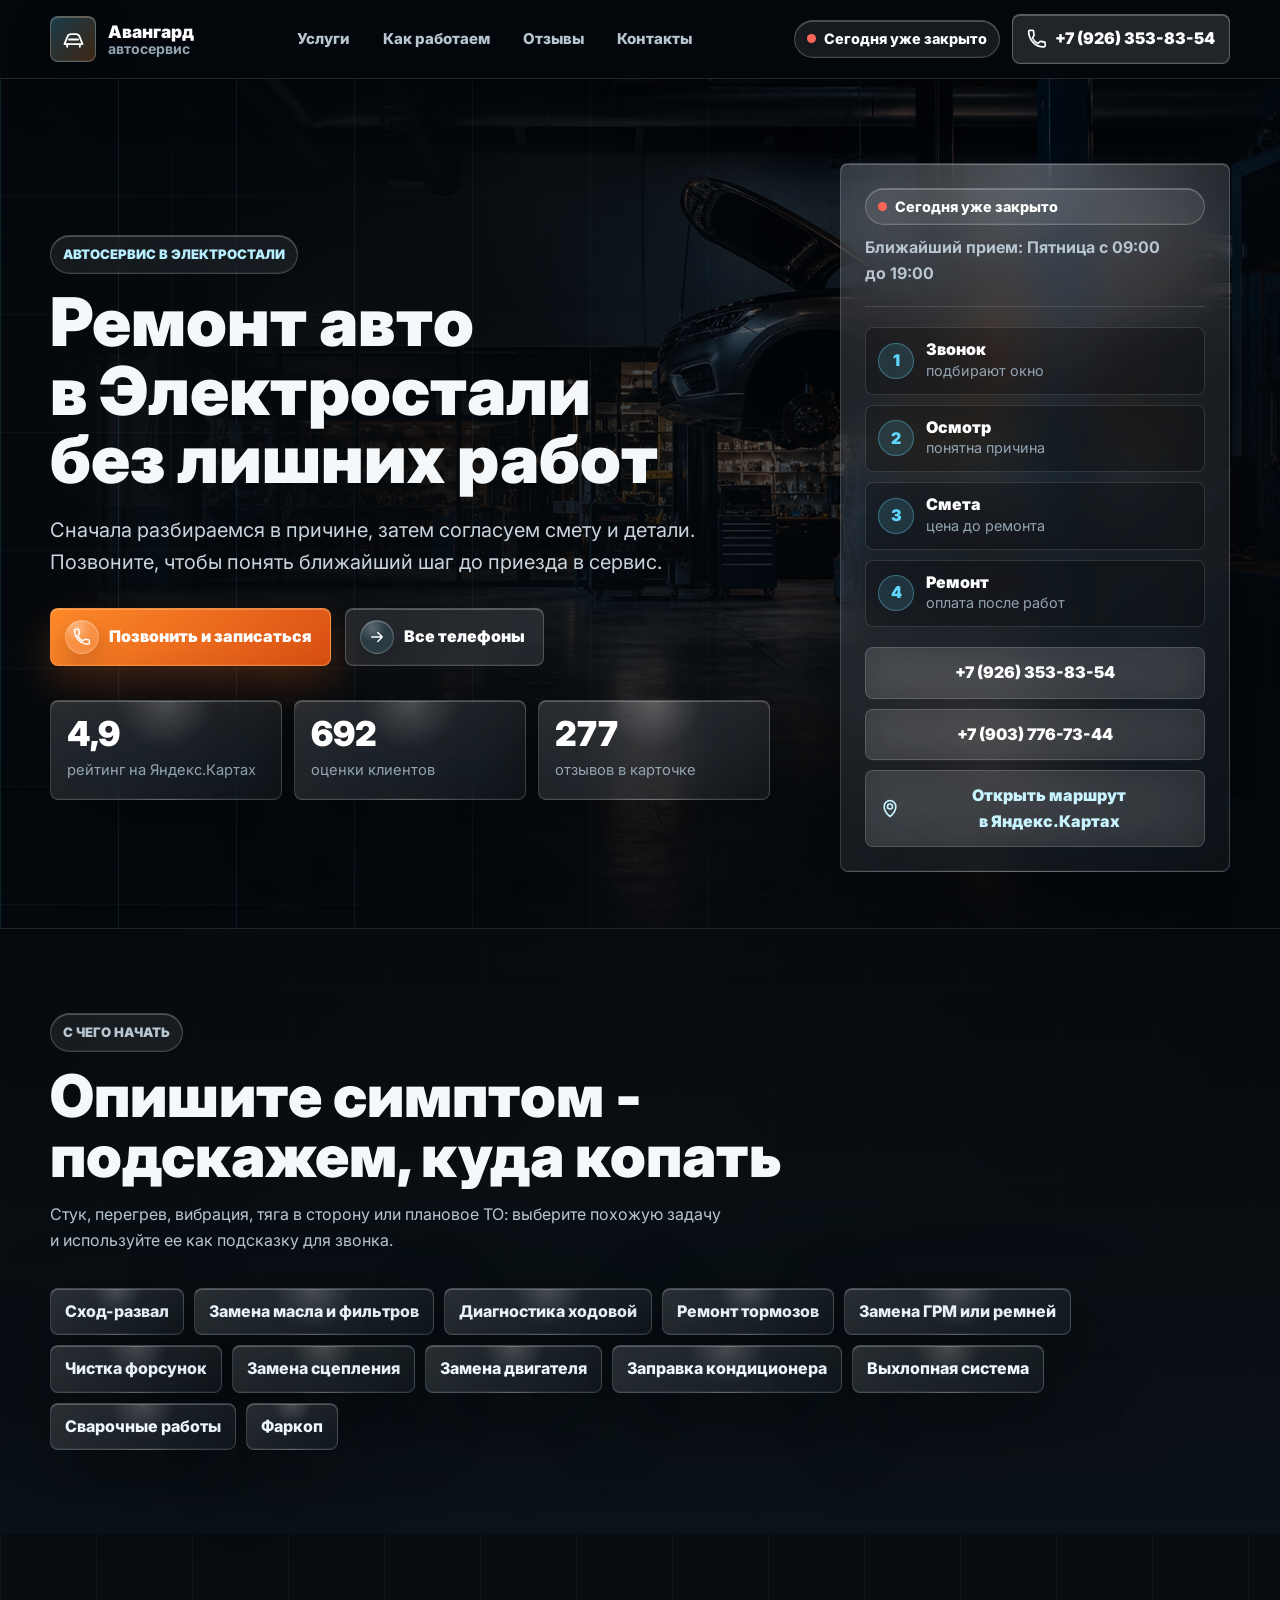
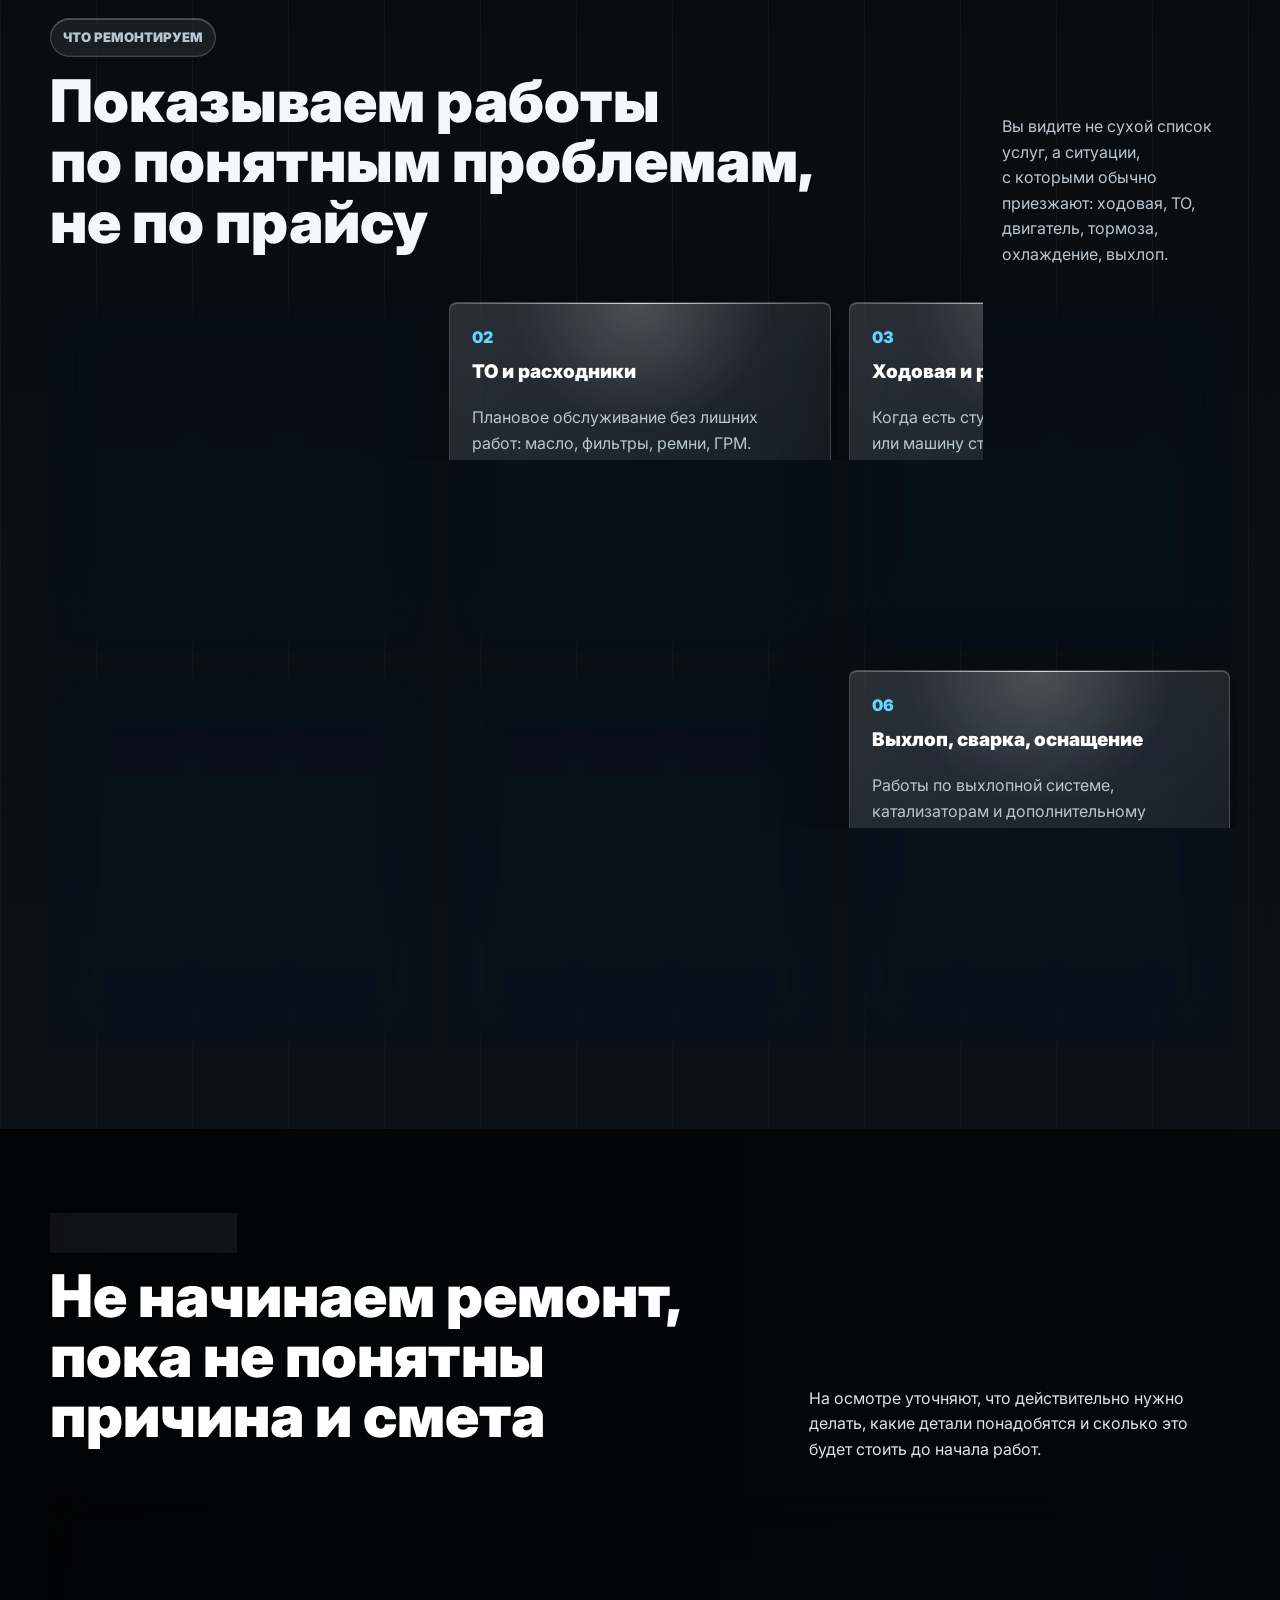
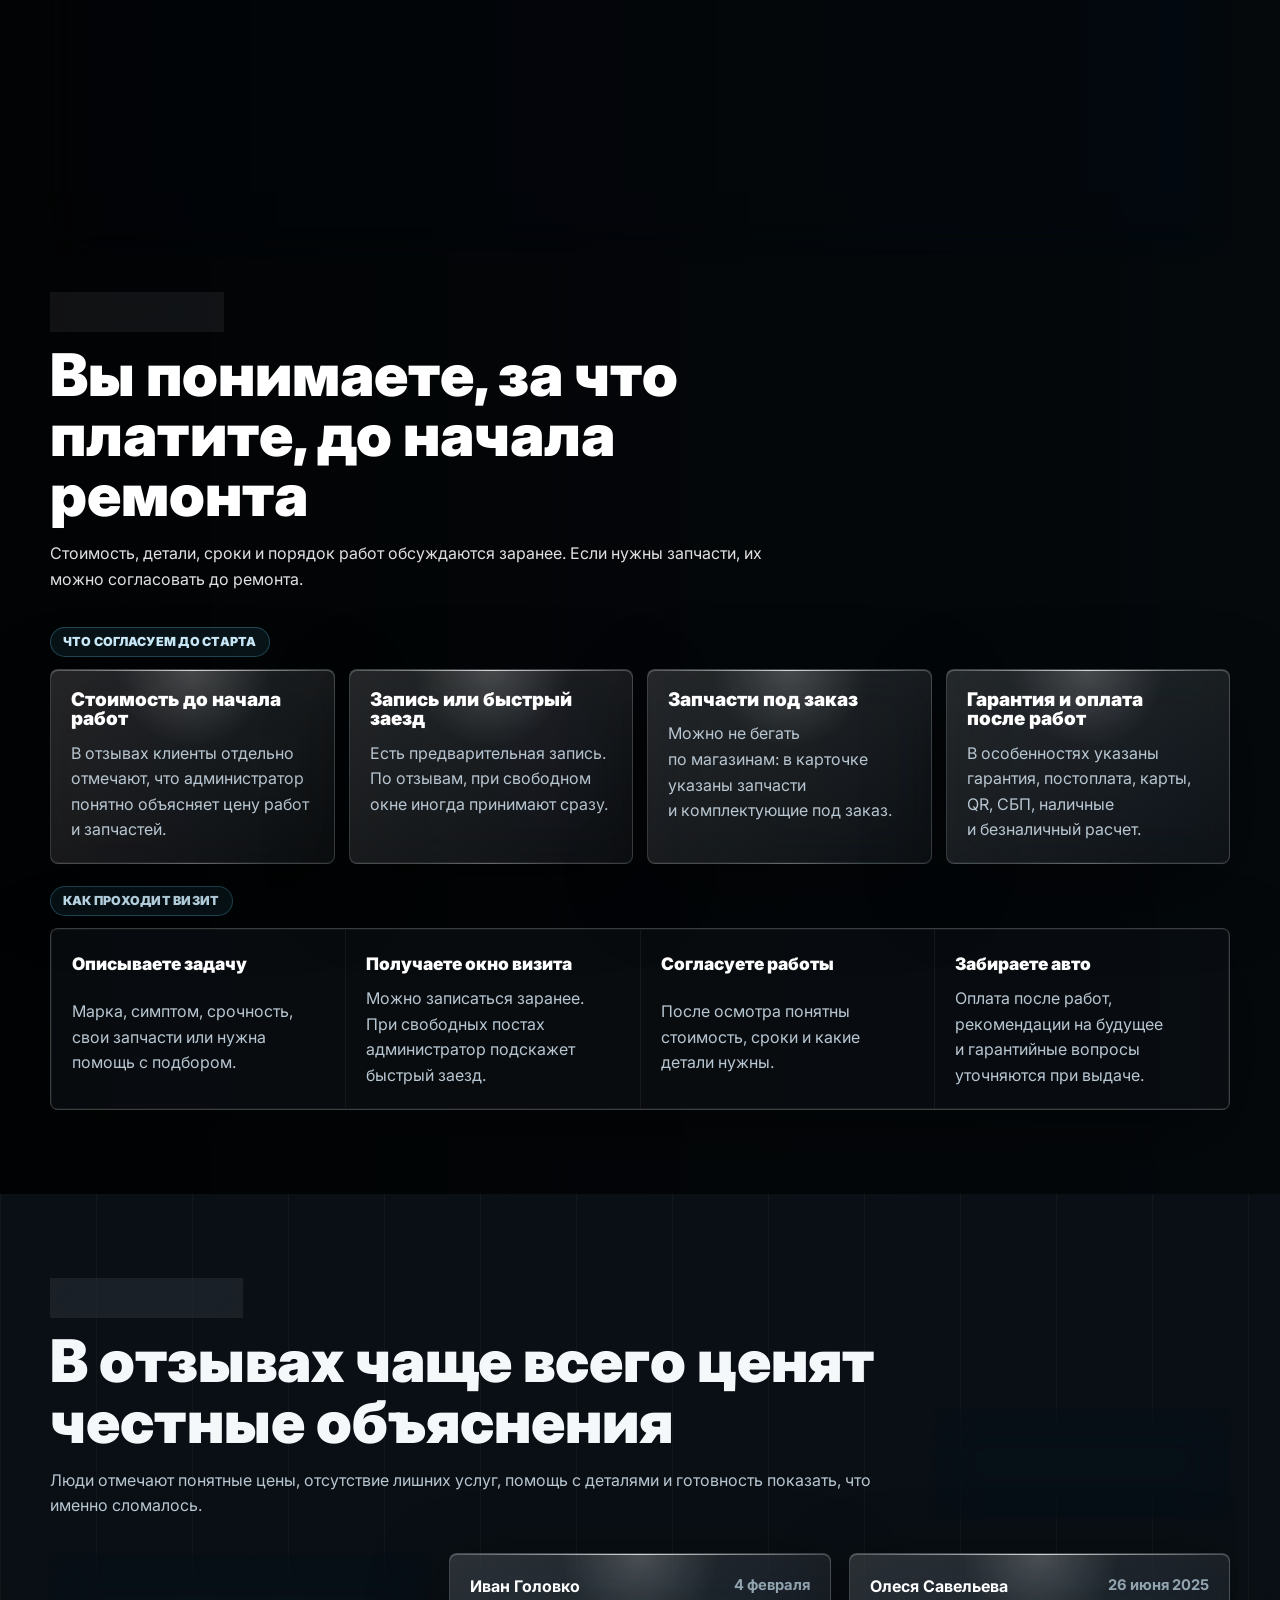
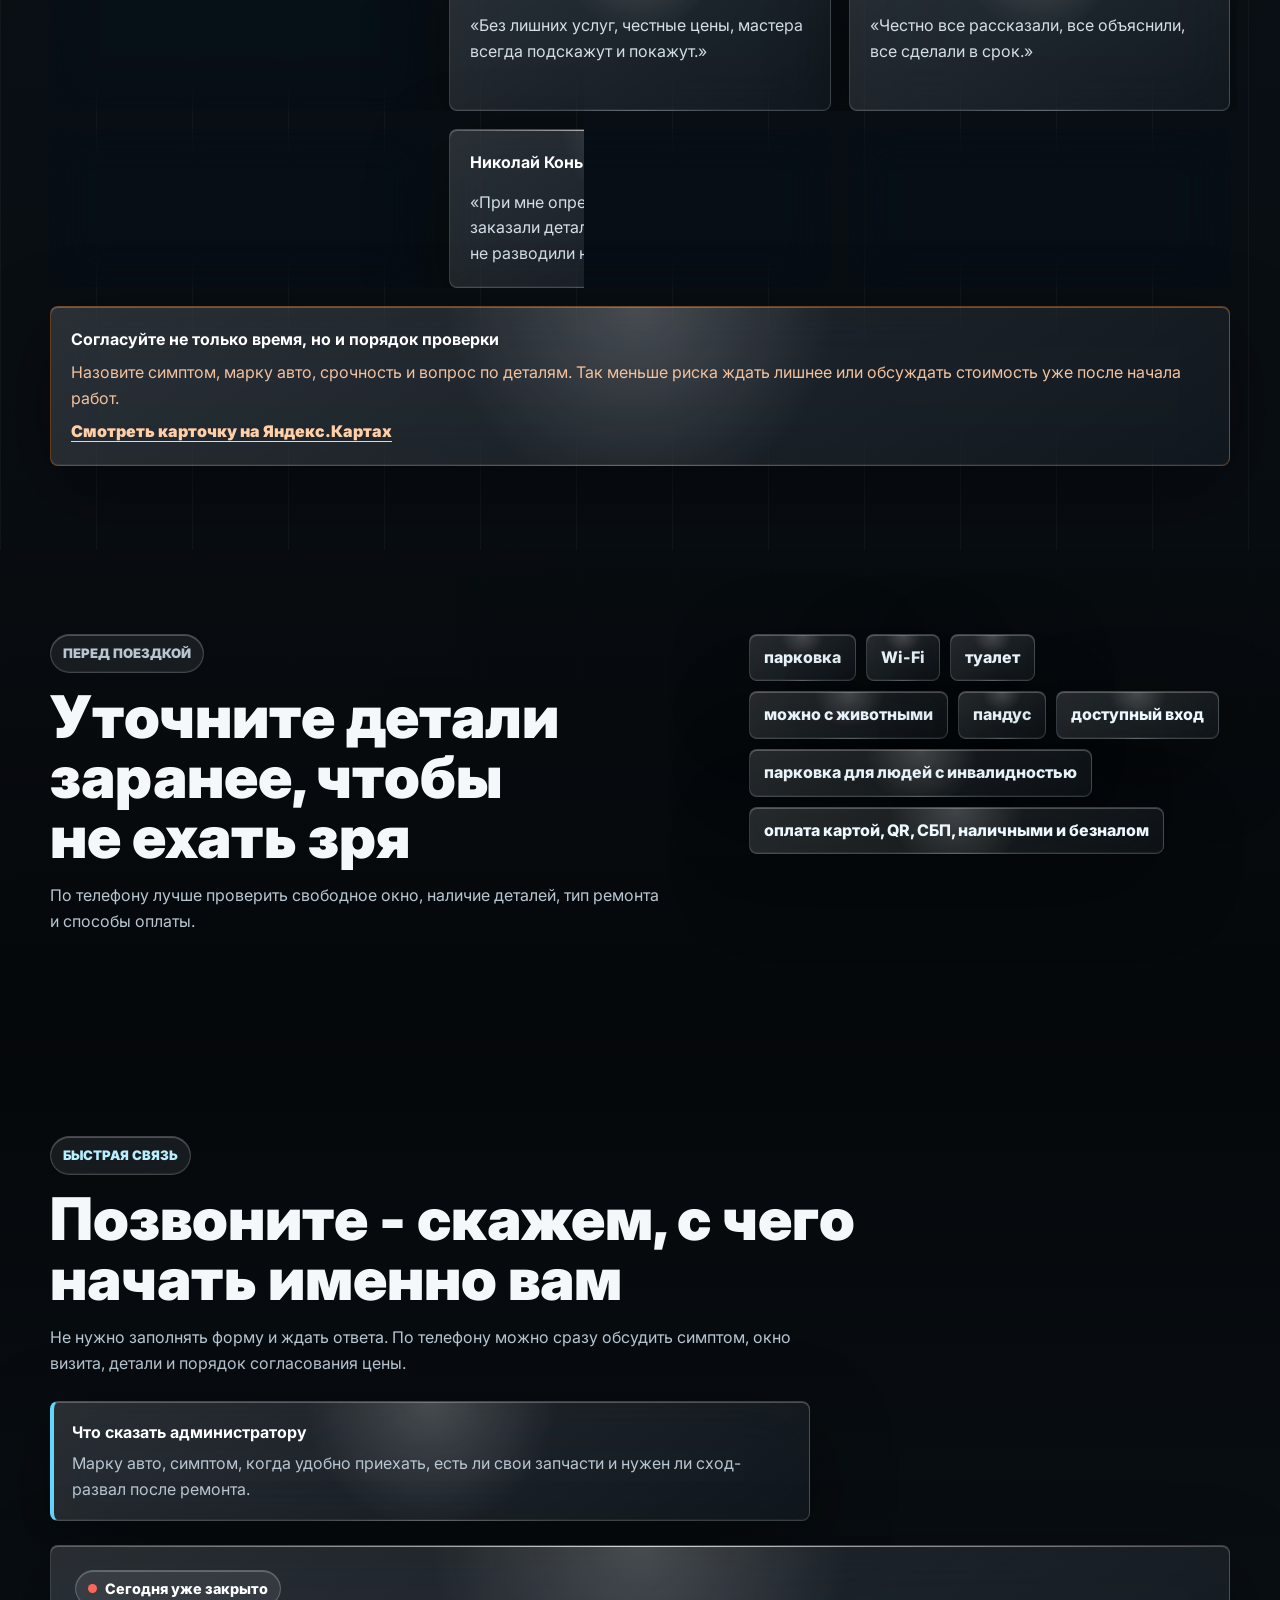
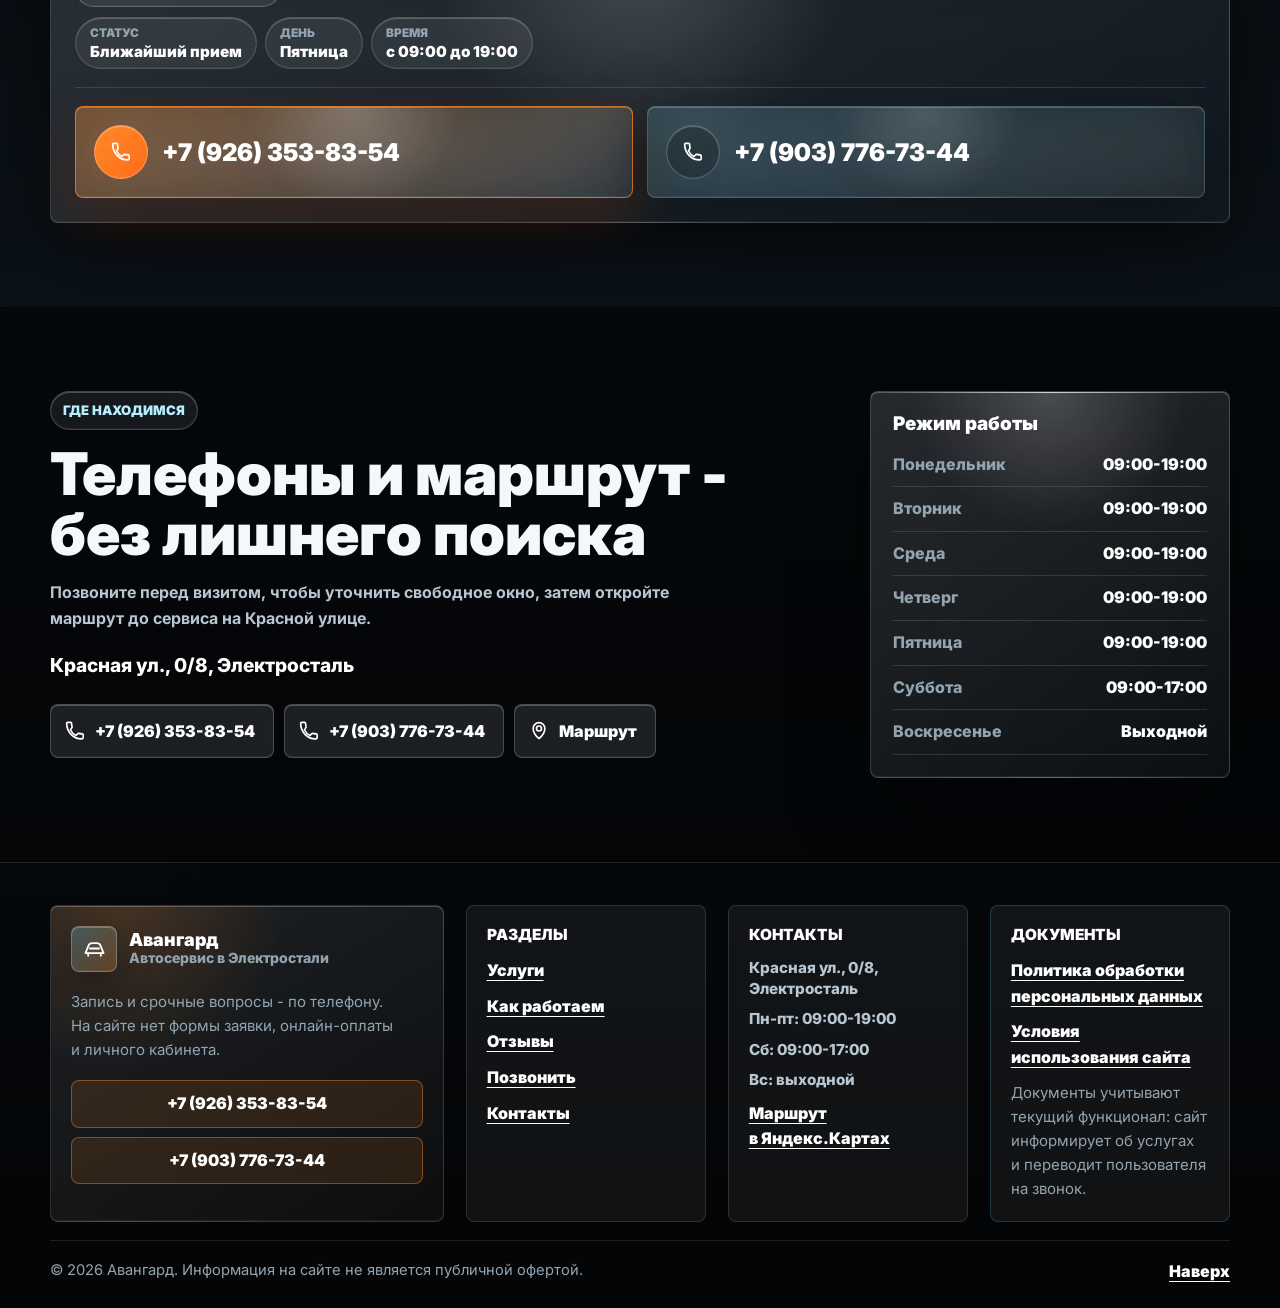
==== commit fa7d7f10: "Update phone cards and service labels" ====
--- a/index.html
+++ b/index.html
@@ -218,7 +218,7 @@
                         "@type": "Offer",
                         "itemOffered": {
                             "@type": "Service",
-                            "name": "ремонт двигателя"
+                            "name": "замена двигателя"
                         }
                     },
                     {
@@ -239,14 +239,14 @@
                         "@type": "Offer",
                         "itemOffered": {
                             "@type": "Service",
-                            "name": "ремонт КПП и АКПП"
-                        }
-                    },
-                    {
-                        "@type": "Offer",
-                        "itemOffered": {
-                            "@type": "Service",
-                            "name": "ремонт сцепления"
+                            "name": "ремонт КПП"
+                        }
+                    },
+                    {
+                        "@type": "Offer",
+                        "itemOffered": {
+                            "@type": "Service",
+                            "name": "замена сцепления"
                         }
                     }
                 ]
@@ -280,7 +280,7 @@
                         "@type": "Offer",
                         "itemOffered": {
                             "@type": "Service",
-                            "name": "заправка и ремонт кондиционера"
+                            "name": "заправка кондиционера"
                         }
                     }
                 ]
@@ -507,12 +507,12 @@
                             Замена ГРМ или ремней                        </button>
                                             <button class="quick-chip" type="button" data-service="Чистка форсунок">
                             Чистка форсунок                        </button>
-                                            <button class="quick-chip" type="button" data-service="Ремонт сцепления">
-                            Ремонт сцепления                        </button>
-                                            <button class="quick-chip" type="button" data-service="Ремонт двигателя">
-                            Ремонт двигателя                        </button>
-                                            <button class="quick-chip" type="button" data-service="Кондиционер или охлаждение">
-                            Кондиционер или охлаждение                        </button>
+                                            <button class="quick-chip" type="button" data-service="Замена сцепления">
+                            Замена сцепления                        </button>
+                                            <button class="quick-chip" type="button" data-service="Замена двигателя">
+                            Замена двигателя                        </button>
+                                            <button class="quick-chip" type="button" data-service="Заправка кондиционера">
+                            Заправка кондиционера                        </button>
                                             <button class="quick-chip" type="button" data-service="Выхлопная система">
                             Выхлопная система                        </button>
                                             <button class="quick-chip" type="button" data-service="Сварочные работы">
@@ -574,11 +574,11 @@
                             <h3>Двигатель и трансмиссия</h3>
                             <p>Ремонт узлов с предварительным осмотром и согласованием состава работ.</p>
                             <ul>
-                                                                    <li>ремонт двигателя</li>
+                                                                    <li>замена двигателя</li>
                                                                     <li>эндоскопия двигателя</li>
                                                                     <li>ремонт ГБЦ</li>
-                                                                    <li>ремонт КПП и АКПП</li>
-                                                                    <li>ремонт сцепления</li>
+                                                                    <li>ремонт КПП</li>
+                                                                    <li>замена сцепления</li>
                                                             </ul>
                         </article>
                                             <article class="service-card">
@@ -589,7 +589,7 @@
                                                                     <li>ремонт тормозной системы</li>
                                                                     <li>ремонт системы охлаждения</li>
                                                                     <li>промывка отопителя</li>
-                                                                    <li>заправка и ремонт кондиционера</li>
+                                                                    <li>заправка кондиционера</li>
                                                             </ul>
                         </article>
                                             <article class="service-card">
@@ -746,7 +746,7 @@
                 <div class="section-heading">
                     <p class="eyebrow">Перед поездкой</p>
                     <h2>Уточните детали заранее, чтобы не ехать зря</h2>
-                    <p>По телефону лучше проверить свободное окно, наличие деталей, тип ремонта и способы оплаты. Электрику, кузовной и малярный ремонт стоит уточнять отдельно.</p>
+                    <p>По телефону лучше проверить свободное окно, наличие деталей, тип ремонта и способы оплаты.</p>
                 </div>
 
                 <div class="amenities-list" aria-label="Особенности сервиса">
@@ -801,22 +801,14 @@
                             <span class="phone-icon" aria-hidden="true">
                                 <svg class="icon" viewBox="0 0 24 24"><path d="M6.6 10.8c1.4 2.8 3.8 5.2 6.6 6.6l2.2-2.2c.3-.3.8-.4 1.2-.3 1.3.4 2.6.6 4 .6.7 0 1.2.5 1.2 1.2v3.5c0 .7-.5 1.2-1.2 1.2C10.6 22 2 13.4 2 2.8c0-.7.5-1.2 1.2-1.2h3.5c.7 0 1.2.5 1.2 1.2 0 1.4.2 2.7.6 4 .1.4 0 .8-.3 1.2l-1.6 2.8Z"></path></svg>
                             </span>
-                            <span>
-                                <small>Главный номер</small>
-                                <strong>+7 (926) 353-83-54</strong>
-                                <em>Быстрая запись и срочные вопросы</em>
-                            </span>
+                            <strong>+7 (926) 353-83-54</strong>
                         </a>
 
                         <a class="phone-card phone-card-secondary" href="tel:+79037767344" aria-label="Позвонить в автосервис Авангард по номеру +7 (903) 776-73-44">
                             <span class="phone-icon" aria-hidden="true">
                                 <svg class="icon" viewBox="0 0 24 24"><path d="M6.6 10.8c1.4 2.8 3.8 5.2 6.6 6.6l2.2-2.2c.3-.3.8-.4 1.2-.3 1.3.4 2.6.6 4 .6.7 0 1.2.5 1.2 1.2v3.5c0 .7-.5 1.2-1.2 1.2C10.6 22 2 13.4 2 2.8c0-.7.5-1.2 1.2-1.2h3.5c.7 0 1.2.5 1.2 1.2 0 1.4.2 2.7.6 4 .1.4 0 .8-.3 1.2l-1.6 2.8Z"></path></svg>
                             </span>
-                            <span>
-                                <small>Дополнительный номер</small>
-                                <strong>+7 (903) 776-73-44</strong>
-                                <em>Если первый номер занят</em>
-                            </span>
+                            <strong>+7 (903) 776-73-44</strong>
                         </a>
                     </div>
 
--- a/css/styles.css
+++ b/css/styles.css
@@ -1091,7 +1091,7 @@
     grid-template-columns: 54px minmax(0, 1fr);
     gap: 14px;
     align-items: center;
-    min-height: 108px;
+    min-height: 92px;
     padding: 18px;
     color: #ffffff;
 }
@@ -1110,39 +1110,13 @@
         linear-gradient(145deg, rgba(97, 215, 255, 0.14), rgba(255, 255, 255, 0.055));
 }
 
-.phone-card > span:last-child {
+.phone-card strong {
     min-width: 0;
-}
-
-.phone-card small,
-.phone-card strong,
-.phone-card em {
-    display: block;
-}
-
-.phone-card small {
-    color: #b7efff;
-    font-size: 0.82rem;
-    font-weight: 900;
-    line-height: 1.2;
-    text-transform: uppercase;
-}
-
-.phone-card strong {
-    margin-top: 4px;
     color: #ffffff;
     font-size: 1.52rem;
     font-weight: 900;
     line-height: 1.08;
     overflow-wrap: anywhere;
-}
-
-.phone-card em {
-    margin-top: 6px;
-    color: var(--soft);
-    font-style: normal;
-    font-weight: 800;
-    line-height: 1.25;
 }
 
 .phone-icon {
